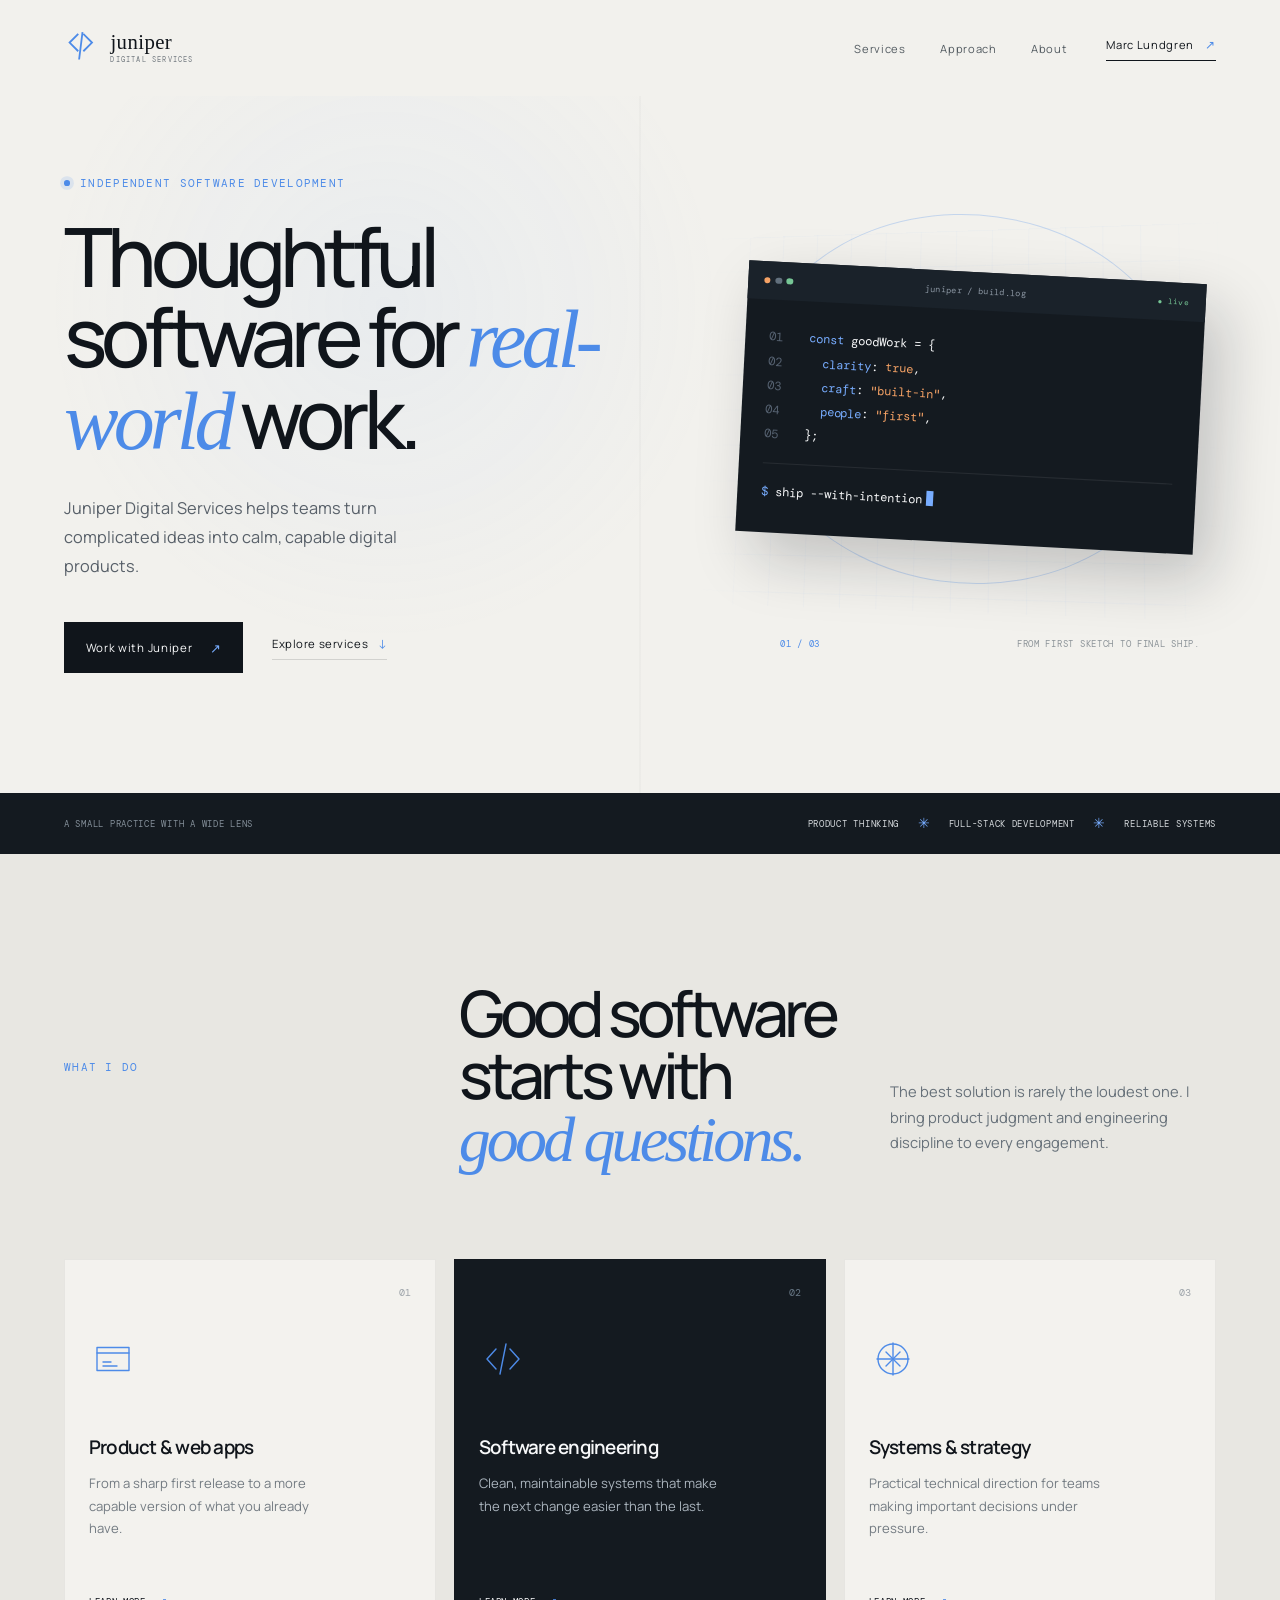
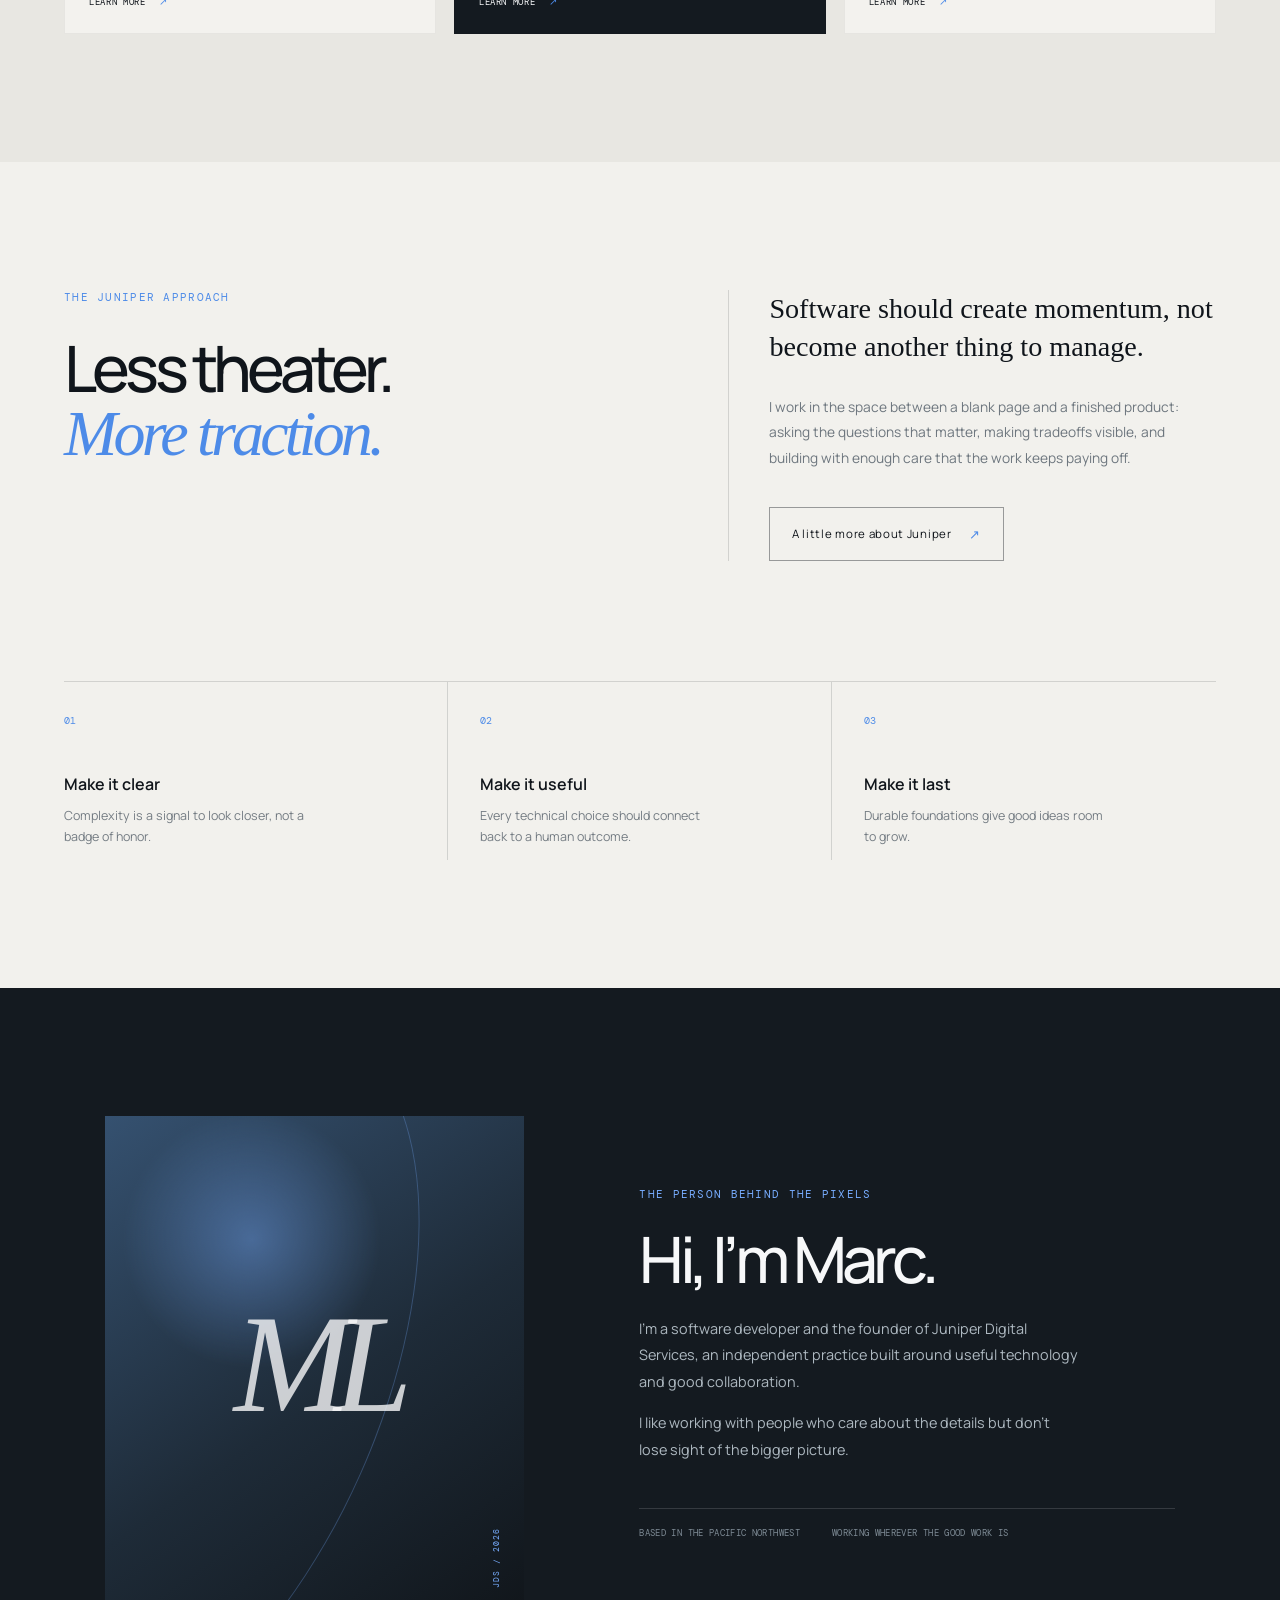
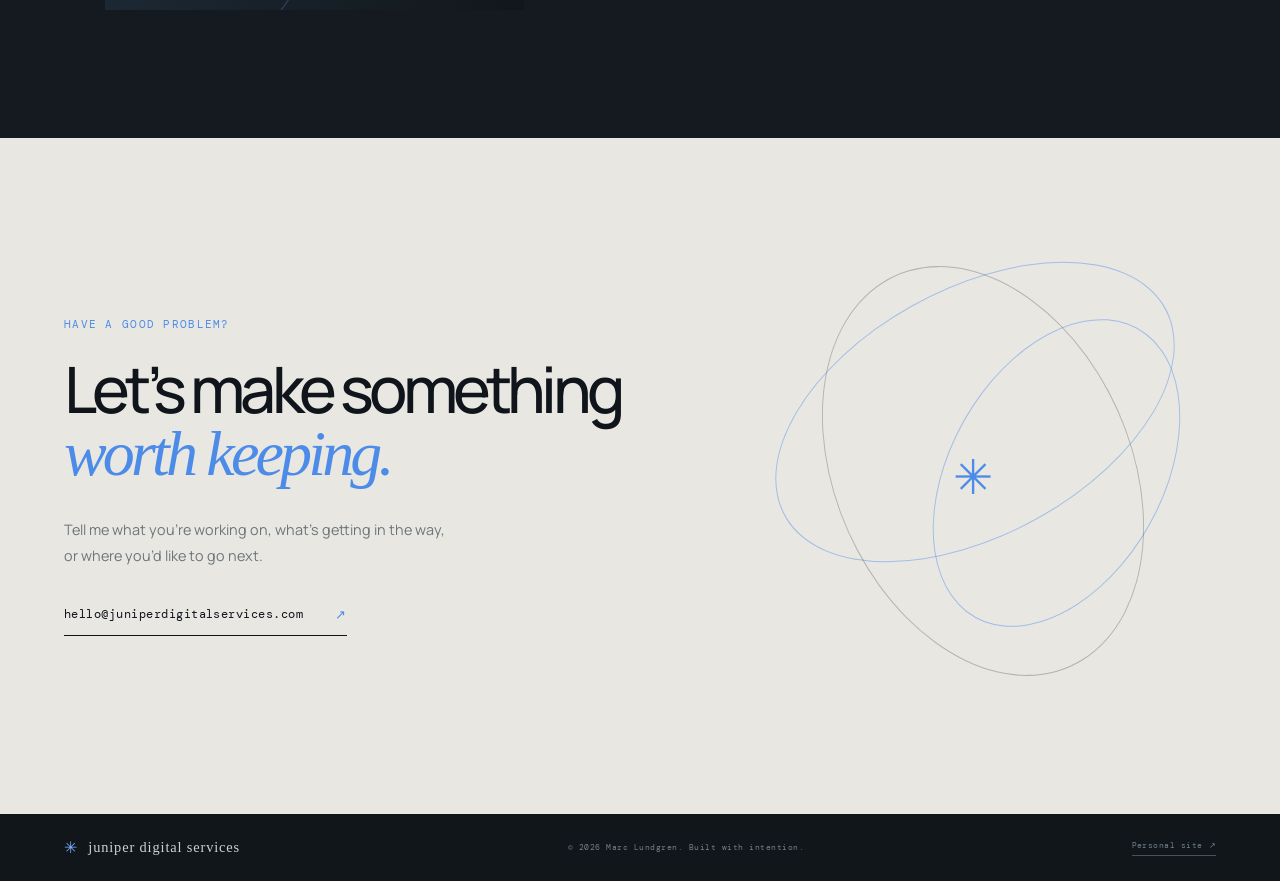
==== index.html @ 81021640 "Create Juniper Digital Services website" ====
<!doctype html>
<html lang="en">
  <head>
    <meta charset="UTF-8" />
    <meta name="viewport" content="width=device-width, initial-scale=1.0" />
    <meta
      name="description"
      content="Juniper Digital Services is the software practice of Marc Lundgren — thoughtful engineering for useful digital products."
    />
    <title>Juniper Digital Services — Marc Lundgren</title>
    <link rel="preconnect" href="https://fonts.googleapis.com" />
    <link rel="preconnect" href="https://fonts.gstatic.com" crossorigin />
    <link
      href="https://fonts.googleapis.com/css2?family=DM+Mono:wght@400;500&family=Manrope:wght@400;500;600;700;800&display=swap"
      rel="stylesheet"
    />
    <link rel="stylesheet" href="styles.css" />
    <script src="script.js" defer></script>
  </head>

  <body>
    <div class="site-shell">
      <header class="site-header" data-header>
        <a class="brand" href="#top" aria-label="Juniper Digital Services home">
          <span class="brand-mark" aria-hidden="true">
            <svg viewBox="0 0 42 42" role="img">
              <path d="M17 7 7 17l10 10" />
              <path d="m25 7 10 10-10 10" />
              <path d="m23 5-4 32" />
            </svg>
          </span>
          <span class="brand-copy">
            <span>juniper</span>
            <small>digital services</small>
          </span>
        </a>

        <nav class="main-nav" aria-label="Main navigation">
          <a href="#services">Services</a>
          <a href="#approach">Approach</a>
          <a href="#about">About</a>
        </nav>

        <a class="header-cta" href="https://marclundgren.github.io/marclundgren.com/">
          <span>Marc Lundgren</span>
          <span aria-hidden="true">↗</span>
        </a>

        <button class="menu-toggle" type="button" aria-expanded="false" aria-controls="mobile-menu">
          <span class="sr-only">Toggle navigation</span>
          <span></span><span></span>
        </button>

        <div class="mobile-menu" id="mobile-menu" aria-hidden="true">
          <a href="#services">Services</a>
          <a href="#approach">Approach</a>
          <a href="#about">About</a>
          <a href="https://marclundgren.github.io/marclundgren.com/">Marc Lundgren <span aria-hidden="true">↗</span></a>
        </div>
      </header>

      <main id="top">
        <section class="hero section-pad">
          <div class="hero-copy reveal">
            <p class="eyebrow"><span class="eyebrow-dot"></span> Independent software development</p>
            <h1>Thoughtful software for <em>real-world</em> work.</h1>
            <p class="hero-intro">
              Juniper Digital Services helps teams turn complicated ideas into calm, capable digital products.
            </p>
            <div class="hero-actions">
              <a class="button button-primary" href="#contact">Work with Juniper <span aria-hidden="true">↗</span></a>
              <a class="text-link" href="#services">Explore services <span aria-hidden="true">↓</span></a>
            </div>
          </div>

          <div class="hero-visual reveal reveal-delay" aria-label="Decorative software development illustration">
            <div class="hero-orbit orbit-one"></div>
            <div class="hero-orbit orbit-two"></div>
            <div class="hero-grid"></div>
            <div class="hero-terminal">
              <div class="terminal-topbar">
                <span class="window-dots"><i></i><i></i><i></i></span>
                <span>juniper / build.log</span>
                <span class="terminal-status">● live</span>
              </div>
              <div class="terminal-body">
                <p><span class="code-muted">01</span> <span class="code-blue">const</span> <span class="code-white">goodWork</span> = {</p>
                <p><span class="code-muted">02</span>&nbsp;&nbsp; <span class="code-blue">clarity</span>: <span class="code-orange">true</span>,</p>
                <p><span class="code-muted">03</span>&nbsp;&nbsp; <span class="code-blue">craft</span>: <span class="code-orange">"built-in"</span>,</p>
                <p><span class="code-muted">04</span>&nbsp;&nbsp; <span class="code-blue">people</span>: <span class="code-orange">"first"</span>,</p>
                <p><span class="code-muted">05</span> };</p>
                <p class="terminal-prompt"><span class="code-blue">$</span> ship --with-intention<span class="cursor"></span></p>
              </div>
            </div>
            <div class="hero-caption"><span>01 / 03</span><span>From first sketch to final ship.</span></div>
          </div>
        </section>

        <section class="signal-strip" aria-label="Juniper Digital Services specialties">
          <div class="signal-label">A small practice with a wide lens</div>
          <div class="signal-items">
            <span>Product thinking</span><span class="signal-separator">✳</span>
            <span>Full-stack development</span><span class="signal-separator">✳</span>
            <span>Reliable systems</span>
          </div>
        </section>

        <section class="services section-pad" id="services">
          <div class="section-heading reveal">
            <p class="eyebrow">What I do</p>
            <h2>Good software starts with<br /><em>good questions.</em></h2>
            <p class="section-intro">The best solution is rarely the loudest one. I bring product judgment and engineering discipline to every engagement.</p>
          </div>

          <div class="service-grid">
            <article class="service-card reveal">
              <div class="card-number">01</div>
              <div class="service-icon" aria-hidden="true">
                <svg viewBox="0 0 48 48"><path d="M8 12.5h32v23H8z" /><path d="M8 18h32M14 27h8M14 31h14" /></svg>
              </div>
              <h3>Product &amp; web apps</h3>
              <p>From a sharp first release to a more capable version of what you already have.</p>
              <a class="card-link" href="#contact">Learn more <span aria-hidden="true">↗</span></a>
            </article>

            <article class="service-card service-card-featured reveal reveal-delay-short">
              <div class="card-number">02</div>
              <div class="service-icon" aria-hidden="true">
                <svg viewBox="0 0 48 48"><path d="m17 14-9 10 9 10M31 14l9 10-9 10M27 9l-6 30" /></svg>
              </div>
              <h3>Software engineering</h3>
              <p>Clean, maintainable systems that make the next change easier than the last.</p>
              <a class="card-link" href="#contact">Learn more <span aria-hidden="true">↗</span></a>
            </article>

            <article class="service-card reveal reveal-delay">
              <div class="card-number">03</div>
              <div class="service-icon" aria-hidden="true">
                <svg viewBox="0 0 48 48"><path d="M24 8v32M8 24h32" /><circle cx="24" cy="24" r="15" /><path d="M17 17c4 4 10 10 14 14M31 17c-4 4-10 10-14 14" /></svg>
              </div>
              <h3>Systems &amp; strategy</h3>
              <p>Practical technical direction for teams making important decisions under pressure.</p>
              <a class="card-link" href="#contact">Learn more <span aria-hidden="true">↗</span></a>
            </article>
          </div>
        </section>

        <section class="approach section-pad" id="approach">
          <div class="approach-layout">
            <div class="approach-heading reveal">
              <p class="eyebrow">The Juniper approach</p>
              <h2>Less theater.<br /><em>More traction.</em></h2>
            </div>
            <div class="approach-body reveal reveal-delay-short">
              <p class="large-copy">Software should create momentum, not become another thing to manage.</p>
              <p>I work in the space between a blank page and a finished product: asking the questions that matter, making tradeoffs visible, and building with enough care that the work keeps paying off.</p>
              <a class="button button-outline" href="#about">A little more about Juniper <span aria-hidden="true">↗</span></a>
            </div>
          </div>

          <div class="principles-grid">
            <div class="principle reveal"><span>01</span><h3>Make it clear</h3><p>Complexity is a signal to look closer, not a badge of honor.</p></div>
            <div class="principle reveal reveal-delay-short"><span>02</span><h3>Make it useful</h3><p>Every technical choice should connect back to a human outcome.</p></div>
            <div class="principle reveal reveal-delay"><span>03</span><h3>Make it last</h3><p>Durable foundations give good ideas room to grow.</p></div>
          </div>
        </section>

        <section class="about section-pad" id="about">
          <div class="about-card reveal">
            <div class="about-photo" aria-hidden="true">
              <div class="about-initials">ML</div>
              <span class="about-stamp">JDS / 2026</span>
            </div>
            <div class="about-copy">
              <p class="eyebrow">The person behind the pixels</p>
              <h2>Hi, I’m Marc.</h2>
              <p>I’m a software developer and the founder of Juniper Digital Services, an independent practice built around useful technology and good collaboration.</p>
              <p>I like working with people who care about the details but don’t lose sight of the bigger picture.</p>
              <div class="about-meta"><span>Based in the Pacific Northwest</span><span>Working wherever the good work is</span></div>
            </div>
          </div>
        </section>

        <section class="contact section-pad" id="contact">
          <div class="contact-inner reveal">
            <p class="eyebrow">Have a good problem?</p>
            <h2>Let’s make something<br /><em>worth keeping.</em></h2>
            <p>Tell me what you’re working on, what’s getting in the way, or where you’d like to go next.</p>
            <a class="contact-email" href="mailto:hello@juniperdigitalservices.com">hello@juniperdigitalservices.com <span aria-hidden="true">↗</span></a>
          </div>
          <div class="contact-graphic" aria-hidden="true">
            <span class="graphic-line line-a"></span><span class="graphic-line line-b"></span><span class="graphic-line line-c"></span>
            <span class="graphic-spark">✳</span>
          </div>
        </section>
      </main>

      <footer class="site-footer">
        <div class="footer-brand"><span class="footer-mark">✳</span><span>juniper digital services</span></div>
        <p>© <span data-year></span> Marc Lundgren. Built with intention.</p>
        <a href="https://marclundgren.github.io/marclundgren.com/">Personal site <span aria-hidden="true">↗</span></a>
      </footer>
    </div>
  </body>
</html>
---- styles.css ----
:root {
  --ink: #10151b;
  --paper: #f2f1ed;
  --muted: #747b81;
  --line: rgba(16, 21, 27, 0.14);
  --blue: #78adff;
  --blue-deep: #4d8be8;
  --orange: #f5a265;
  --dark: #141a20;
  --dark-soft: #1a222a;
  --white: #f7f8f9;
  --serif: Georgia, "Times New Roman", serif;
  --sans: "Manrope", Arial, sans-serif;
  --mono: "DM Mono", monospace;
}

* { box-sizing: border-box; }
html { scroll-behavior: smooth; }
body { margin: 0; color: var(--ink); background: var(--paper); font-family: var(--sans); -webkit-font-smoothing: antialiased; }
a { color: inherit; text-decoration: none; }
button { font: inherit; }
.sr-only { position: absolute; width: 1px; height: 1px; padding: 0; margin: -1px; overflow: hidden; clip: rect(0,0,0,0); white-space: nowrap; border: 0; }
.site-shell { overflow: hidden; }
.section-pad { padding: 8rem clamp(1.25rem, 5vw, 6.5rem); }
.site-header { align-items: center; display: flex; gap: 2.5rem; justify-content: space-between; max-width: 1440px; margin: 0 auto; padding: 1.8rem clamp(1.25rem, 5vw, 6.5rem); position: relative; z-index: 10; }
.brand { align-items: center; display: inline-flex; gap: .8rem; }
.brand-mark { color: var(--blue-deep); display: inline-block; width: 2.1rem; }
.brand-mark svg { fill: none; height: auto; stroke: currentColor; stroke-linecap: square; stroke-width: 2.3; width: 100%; }
.brand-copy { display: flex; flex-direction: column; font-family: var(--serif); font-size: 1.3rem; letter-spacing: .02em; line-height: .9; }
.brand-copy small { color: var(--muted); font-family: var(--mono); font-size: .44rem; letter-spacing: .17em; margin-top: .38rem; text-transform: uppercase; }
.main-nav { display: flex; gap: 2.15rem; margin-left: auto; }
.main-nav a, .header-cta, .footer-brand, .site-footer p, .site-footer > a { font-size: .7rem; letter-spacing: .06em; }
.main-nav a { color: #535b61; transition: color .2s ease; }
.main-nav a:hover { color: var(--blue-deep); }
.header-cta { align-items: center; border-bottom: 1px solid var(--ink); display: inline-flex; gap: .7rem; padding-bottom: .45rem; }
.header-cta span:last-child, .text-link span, .button span, .card-link span, .contact-email span { color: var(--blue-deep); font-size: 1.1em; }
.menu-toggle, .mobile-menu { display: none; }

.hero { align-items: center; background: var(--paper); display: grid; gap: 4rem; grid-template-columns: minmax(0, .96fr) minmax(420px, .94fr); min-height: 680px; padding-bottom: 7.5rem; padding-top: 5rem; position: relative; }
.hero::before { background: radial-gradient(circle at 30% 30%, rgba(120,173,255,.08), transparent 33%), linear-gradient(90deg, transparent 49.9%, rgba(16,21,27,.04) 50%, transparent 50.1%); content: ""; inset: 0; pointer-events: none; position: absolute; }
.hero-copy, .hero-visual { position: relative; z-index: 1; }
.eyebrow { align-items: center; color: var(--blue-deep); display: flex; font-family: var(--mono); font-size: .67rem; gap: .65rem; letter-spacing: .12em; margin: 0 0 1.7rem; text-transform: uppercase; }
.eyebrow-dot { background: var(--blue-deep); border-radius: 50%; box-shadow: 0 0 0 .24rem rgba(77,139,232,.14); height: .36rem; width: .36rem; }
h1, h2, h3, p { margin-top: 0; }
h1, h2 { font-size: clamp(3.3rem, 6.4vw, 6.3rem); font-weight: 500; letter-spacing: -.075em; line-height: .97; margin-bottom: 2rem; max-width: 780px; }
h1 em, h2 em { color: var(--blue-deep); font-family: var(--serif); font-style: italic; font-weight: 400; letter-spacing: -.06em; }
.hero-intro { color: #586069; font-size: 1.02rem; line-height: 1.8; margin-bottom: 2.5rem; max-width: 410px; }
.hero-actions { align-items: center; display: flex; flex-wrap: wrap; gap: 1.8rem; }
.button { align-items: center; display: inline-flex; font-size: .72rem; gap: 1.1rem; letter-spacing: .06em; padding: 1.05rem 1.35rem; transition: transform .2s ease, box-shadow .2s ease, background .2s ease; }
.button:hover { box-shadow: 0 8px 25px rgba(16,21,27,.13); transform: translateY(-2px); }
.button-primary { background: var(--ink); color: var(--white); }
.button-primary span { color: var(--blue); }
.button-outline { border: 1px solid rgba(16,21,27,.4); }
.text-link { border-bottom: 1px solid var(--line); font-size: .71rem; letter-spacing: .05em; padding-bottom: .4rem; }
.text-link span { margin-left: .45rem; }

.hero-visual { min-height: 450px; }
.hero-grid { background-image: linear-gradient(rgba(120,173,255,.07) 1px, transparent 1px), linear-gradient(90deg, rgba(120,173,255,.07) 1px, transparent 1px); background-size: 37px 37px; inset: 1.5rem 0 2.6rem 1rem; mask-image: linear-gradient(90deg, transparent, black 12%, black 85%, transparent); opacity: .55; position: absolute; transform: perspective(800px) rotateY(-8deg) rotateX(7deg); }
.hero-orbit { border: 1px solid rgba(77,139,232,.28); border-radius: 50%; position: absolute; }
.orbit-one { height: 380px; right: 6%; top: 2%; transform: rotate(27deg) skew(-8deg); width: 430px; }
.orbit-two { height: 240px; right: 14%; top: 18%; transform: rotate(-38deg) skew(8deg); width: 300px; }
.hero-terminal { background: var(--dark); box-shadow: 18px 25px 60px rgba(16,21,27,.21), 0 0 0 1px rgba(255,255,255,.05); color: var(--white); left: 12%; position: absolute; top: 16%; transform: rotate(3deg); width: min(85%, 490px); }
.terminal-topbar { align-items: center; background: var(--dark-soft); color: #8b96a2; display: flex; font-family: var(--mono); font-size: .54rem; justify-content: space-between; letter-spacing: .04em; padding: .8rem 1rem; }
.window-dots { display: flex; gap: .3rem; }
.window-dots i { background: #62707d; border-radius: 50%; display: block; height: .4rem; width: .4rem; }
.window-dots i:first-child { background: var(--orange); }
.window-dots i:last-child { background: #76c695; }
.terminal-status { color: #76c695; font-size: .48rem; }
.terminal-body { font-family: var(--mono); font-size: clamp(.62rem, 1vw, .76rem); line-height: 2; padding: 1.6rem 1.5rem 1.8rem; }
.terminal-body p { margin: 0; white-space: nowrap; }
.code-muted { color: #566271; display: inline-block; margin-right: 1.2rem; }
.code-blue { color: var(--blue); }
.code-orange { color: var(--orange); }
.code-white { color: var(--white); }
.terminal-prompt { border-top: 1px solid rgba(255,255,255,.08); margin-top: 1rem !important; padding-top: 1rem; }
.cursor { animation: blink 1s steps(2, jump-none) infinite; background: var(--blue); display: inline-block; height: .9rem; margin-left: .25rem; vertical-align: -.13rem; width: .42rem; }
@keyframes blink { 50% { opacity: 0; } }
.hero-caption { bottom: 0; color: #8d9499; display: flex; font-family: var(--mono); font-size: .56rem; justify-content: space-between; letter-spacing: .08em; position: absolute; right: 3%; text-transform: uppercase; width: 78%; }
.hero-caption span:first-child { color: var(--blue-deep); }

.signal-strip { align-items: center; background: var(--dark); color: #d5d9dc; display: flex; gap: 2rem; justify-content: space-between; padding: 1.35rem clamp(1.25rem, 5vw, 6.5rem); }
.signal-label, .signal-items { font-family: var(--mono); font-size: .57rem; letter-spacing: .08em; text-transform: uppercase; }
.signal-label { color: #838e98; }
.signal-items { align-items: center; display: flex; gap: 1.15rem; }
.signal-separator { color: var(--blue); font-size: .85rem; }

.services { background: #e8e7e2; }
.section-heading { display: grid; grid-template-columns: 1fr 1.1fr .9fr; gap: 2rem; margin-bottom: 5.5rem; }
.section-heading .eyebrow { margin-top: .55rem; }
.section-heading h2, .approach-heading h2, .about-copy h2, .contact-inner h2 { font-size: clamp(2.9rem, 5vw, 5.2rem); margin-bottom: 0; }
.section-intro { align-self: end; color: #667079; font-size: .92rem; line-height: 1.75; max-width: 310px; }
.service-grid { display: grid; gap: 1.1rem; grid-template-columns: repeat(3, 1fr); }
.service-card { background: #f3f2ee; border: 1px solid rgba(16,21,27,.06); min-height: 375px; padding: 1.5rem; position: relative; transition: transform .25s ease, box-shadow .25s ease; }
.service-card:hover { box-shadow: 0 20px 40px rgba(16,21,27,.08); transform: translateY(-5px); }
.service-card-featured { background: var(--dark); color: var(--white); }
.card-number { color: #9ca3a9; font-family: var(--mono); font-size: .6rem; position: absolute; right: 1.5rem; top: 1.65rem; }
.service-card-featured .card-number { color: #687886; }
.service-icon { color: var(--blue-deep); height: 3rem; margin: 3.2rem 0 3.2rem; width: 3rem; }
.service-icon svg { fill: none; height: 100%; stroke: currentColor; stroke-linecap: round; stroke-linejoin: round; stroke-width: 1.4; width: 100%; }
.service-card h3 { font-size: 1.18rem; font-weight: 600; letter-spacing: -.04em; margin-bottom: .75rem; }
.service-card p { color: #737b82; font-size: .82rem; line-height: 1.7; max-width: 250px; }
.service-card-featured p { color: #aab4bd; }
.card-link { bottom: 1.55rem; font-family: var(--mono); font-size: .58rem; letter-spacing: .07em; position: absolute; text-transform: uppercase; }
.card-link span { margin-left: .5rem; }

.approach { background: var(--paper); }
.approach-layout { display: grid; grid-template-columns: 1.1fr 1fr; gap: 8rem; margin-bottom: 7.5rem; }
.approach-heading .eyebrow { margin-bottom: 2.1rem; }
.approach-body { border-left: 1px solid var(--line); padding-left: 2.5rem; }
.large-copy { color: var(--ink); font-family: var(--serif); font-size: clamp(1.55rem, 2.2vw, 2rem); line-height: 1.35; }
.approach-body > p:not(.large-copy) { color: #6d767e; font-size: .86rem; line-height: 1.85; margin-bottom: 2.3rem; max-width: 430px; }
.principles-grid { border-top: 1px solid var(--line); display: grid; grid-template-columns: repeat(3, 1fr); }
.principle { border-right: 1px solid var(--line); padding: 1.55rem 2rem 0 0; }
.principle:not(:first-child) { padding-left: 2rem; }
.principle:last-child { border-right: 0; }
.principle > span { color: var(--blue-deep); font-family: var(--mono); font-size: .6rem; }
.principle h3 { font-size: 1rem; font-weight: 600; margin: 2.8rem 0 .6rem; }
.principle p { color: #747c83; font-size: .78rem; line-height: 1.7; max-width: 245px; }

.about { background: var(--dark); color: var(--white); }
.about-card { align-items: center; display: grid; gap: clamp(3rem, 9vw, 9rem); grid-template-columns: minmax(260px, .9fr) 1.15fr; margin: 0 auto; max-width: 1070px; }
.about-photo { align-items: center; aspect-ratio: 1 / 1.18; background: radial-gradient(circle at 35% 25%, rgba(120,173,255,.4), transparent 28%), linear-gradient(145deg, #355170, #1e2b38 55%, #11161b); display: flex; justify-content: center; overflow: hidden; position: relative; }
.about-photo::after { border: 1px solid rgba(120,173,255,.28); border-radius: 50%; content: ""; height: 160%; left: -35%; position: absolute; top: -25%; transform: rotate(24deg); width: 100%; }
.about-initials { color: rgba(247,248,249,.8); font-family: var(--serif); font-size: clamp(5rem, 11vw, 9rem); font-style: italic; letter-spacing: -.12em; position: relative; z-index: 1; }
.about-stamp { bottom: 1.4rem; color: var(--blue); font-family: var(--mono); font-size: .52rem; letter-spacing: .12em; position: absolute; right: 1.4rem; transform: rotate(-90deg) translateX(100%); transform-origin: right bottom; }
.about-copy .eyebrow { color: var(--blue); }
.about-copy h2 { color: var(--white); margin-bottom: 1.6rem; }
.about-copy > p:not(.eyebrow) { color: #aeb9c1; font-size: .9rem; line-height: 1.85; max-width: 440px; }
.about-meta { border-top: 1px solid rgba(255,255,255,.14); color: #7d8a94; display: flex; font-family: var(--mono); font-size: .55rem; gap: 2rem; letter-spacing: .04em; margin-top: 2.8rem; padding-top: 1.15rem; text-transform: uppercase; }

.contact { align-items: center; background: #e8e7e2; display: grid; grid-template-columns: 1.1fr .9fr; min-height: 530px; overflow: hidden; position: relative; }
.contact-inner { position: relative; z-index: 1; }
.contact-inner > p:not(.eyebrow) { color: #6d757b; font-size: .9rem; line-height: 1.8; margin: 2rem 0; max-width: 390px; }
.contact-email { border-bottom: 1px solid var(--ink); display: inline-flex; font-family: var(--mono); font-size: .74rem; gap: 2rem; letter-spacing: .04em; padding: 0 0 .75rem; }
.contact-graphic { height: 420px; position: relative; }
.graphic-line { border: 1px solid rgba(77,139,232,.45); border-radius: 50%; display: block; position: absolute; }
.line-a { height: 250px; right: 5%; top: 5%; transform: rotate(-23deg) skew(-11deg); width: 430px; }
.line-b { height: 330px; right: 10%; top: 10%; transform: rotate(38deg) skew(5deg); width: 215px; }
.line-c { border-color: rgba(16,21,27,.25); height: 410px; right: 15%; top: 0; transform: rotate(-48deg) skew(-12deg); width: 310px; }
.graphic-spark { color: var(--blue-deep); font-size: 3rem; position: absolute; right: 43%; top: 42%; }
.site-footer { align-items: center; background: #11161b; color: #cbd1d5; display: flex; justify-content: space-between; padding: 1.5rem clamp(1.25rem, 5vw, 6.5rem); }
.footer-brand { align-items: center; display: flex; gap: .65rem; font-family: var(--serif); font-size: .9rem; }
.footer-mark { color: var(--blue); font-size: 1rem; }
.site-footer p, .site-footer > a { color: #73808a; font-family: var(--mono); font-size: .52rem; margin: 0; }
.site-footer > a { border-bottom: 1px solid #48525b; padding-bottom: .3rem; }

.reveal { opacity: 0; transform: translateY(24px); transition: opacity .7s ease, transform .7s ease; }
.reveal-delay-short { transition-delay: .1s; }
.reveal-delay { transition-delay: .2s; }
.reveal.is-visible { opacity: 1; transform: translateY(0); }

@media (max-width: 980px) {
  .hero { gap: 2rem; grid-template-columns: 1fr; padding-top: 3rem; }
  .hero-copy { max-width: 690px; }
  .hero-visual { min-height: 430px; max-width: 650px; width: 100%; }
  .section-heading { grid-template-columns: 1fr 1fr; }
  .section-heading .section-intro { grid-column: 2; }
  .approach-layout { gap: 4rem; }
  .about-card { gap: 4rem; }
}

@media (max-width: 700px) {
  .section-pad { padding-bottom: 5.5rem; padding-top: 5.5rem; }
  .site-header { padding-bottom: 1.25rem; padding-top: 1.25rem; }
  .main-nav, .header-cta { display: none; }
  .menu-toggle { background: transparent; border: 0; display: flex; flex-direction: column; gap: .35rem; padding: .4rem 0 .4rem .5rem; }
  .menu-toggle > span:not(.sr-only) { background: var(--ink); display: block; height: 1px; width: 1.6rem; }
  .mobile-menu { background: var(--paper); border-bottom: 1px solid var(--line); display: flex; flex-direction: column; gap: 1.4rem; left: 0; opacity: 0; padding: 1.2rem clamp(1.25rem, 5vw, 6.5rem) 1.7rem; pointer-events: none; position: absolute; right: 0; top: 100%; transform: translateY(-8px); transition: opacity .2s ease, transform .2s ease; }
  .mobile-menu a { font-size: .76rem; letter-spacing: .06em; }
  .mobile-menu.is-open { opacity: 1; pointer-events: auto; transform: translateY(0); }
  .hero { min-height: auto; padding-bottom: 5rem; padding-top: 3rem; }
  h1 { font-size: clamp(3rem, 15vw, 5rem); }
  .hero-intro { font-size: .9rem; }
  .hero-visual { min-height: 330px; }
  .hero-terminal { left: 5%; top: 13%; width: 90%; }
  .hero-caption { width: 90%; }
  .signal-strip { align-items: flex-start; flex-direction: column; gap: .8rem; }
  .signal-items { flex-wrap: wrap; gap: .65rem .85rem; line-height: 1.5; }
  .signal-separator { display: none; }
  .section-heading { display: block; margin-bottom: 3.2rem; }
  .section-heading h2 { margin-bottom: 1.7rem; }
  .section-intro { max-width: 360px; }
  .service-grid { grid-template-columns: 1fr; }
  .service-card { min-height: 320px; }
  .approach-layout { display: block; margin-bottom: 5rem; }
  .approach-heading { margin-bottom: 3rem; }
  .approach-body { padding-left: 1.4rem; }
  .principles-grid { display: block; }
  .principle, .principle:not(:first-child) { border-bottom: 1px solid var(--line); border-right: 0; padding: 1.5rem 0; }
  .principle h3 { margin-top: 1.4rem; }
  .principle:last-child { border-bottom: 0; }
  .about-card { display: block; }
  .about-photo { margin-bottom: 3rem; max-width: 330px; }
  .about-meta { flex-direction: column; gap: .7rem; }
  .contact { display: block; min-height: 600px; }
  .contact-graphic { height: 230px; margin-top: 3rem; }
  .line-a { height: 140px; right: -16%; width: 280px; }
  .line-b { height: 190px; right: -5%; width: 140px; }
  .line-c { height: 230px; right: 2%; width: 190px; }
  .graphic-spark { font-size: 2.3rem; right: 39%; top: 31%; }
  .site-footer { align-items: flex-start; flex-direction: column; gap: 1.2rem; }
}

@media (prefers-reduced-motion: reduce) {
  html { scroll-behavior: auto; }
  *, *::before, *::after { animation-duration: .01ms !important; animation-iteration-count: 1 !important; scroll-behavior: auto !important; transition-duration: .01ms !important; }
  .reveal { opacity: 1; transform: none; }
}
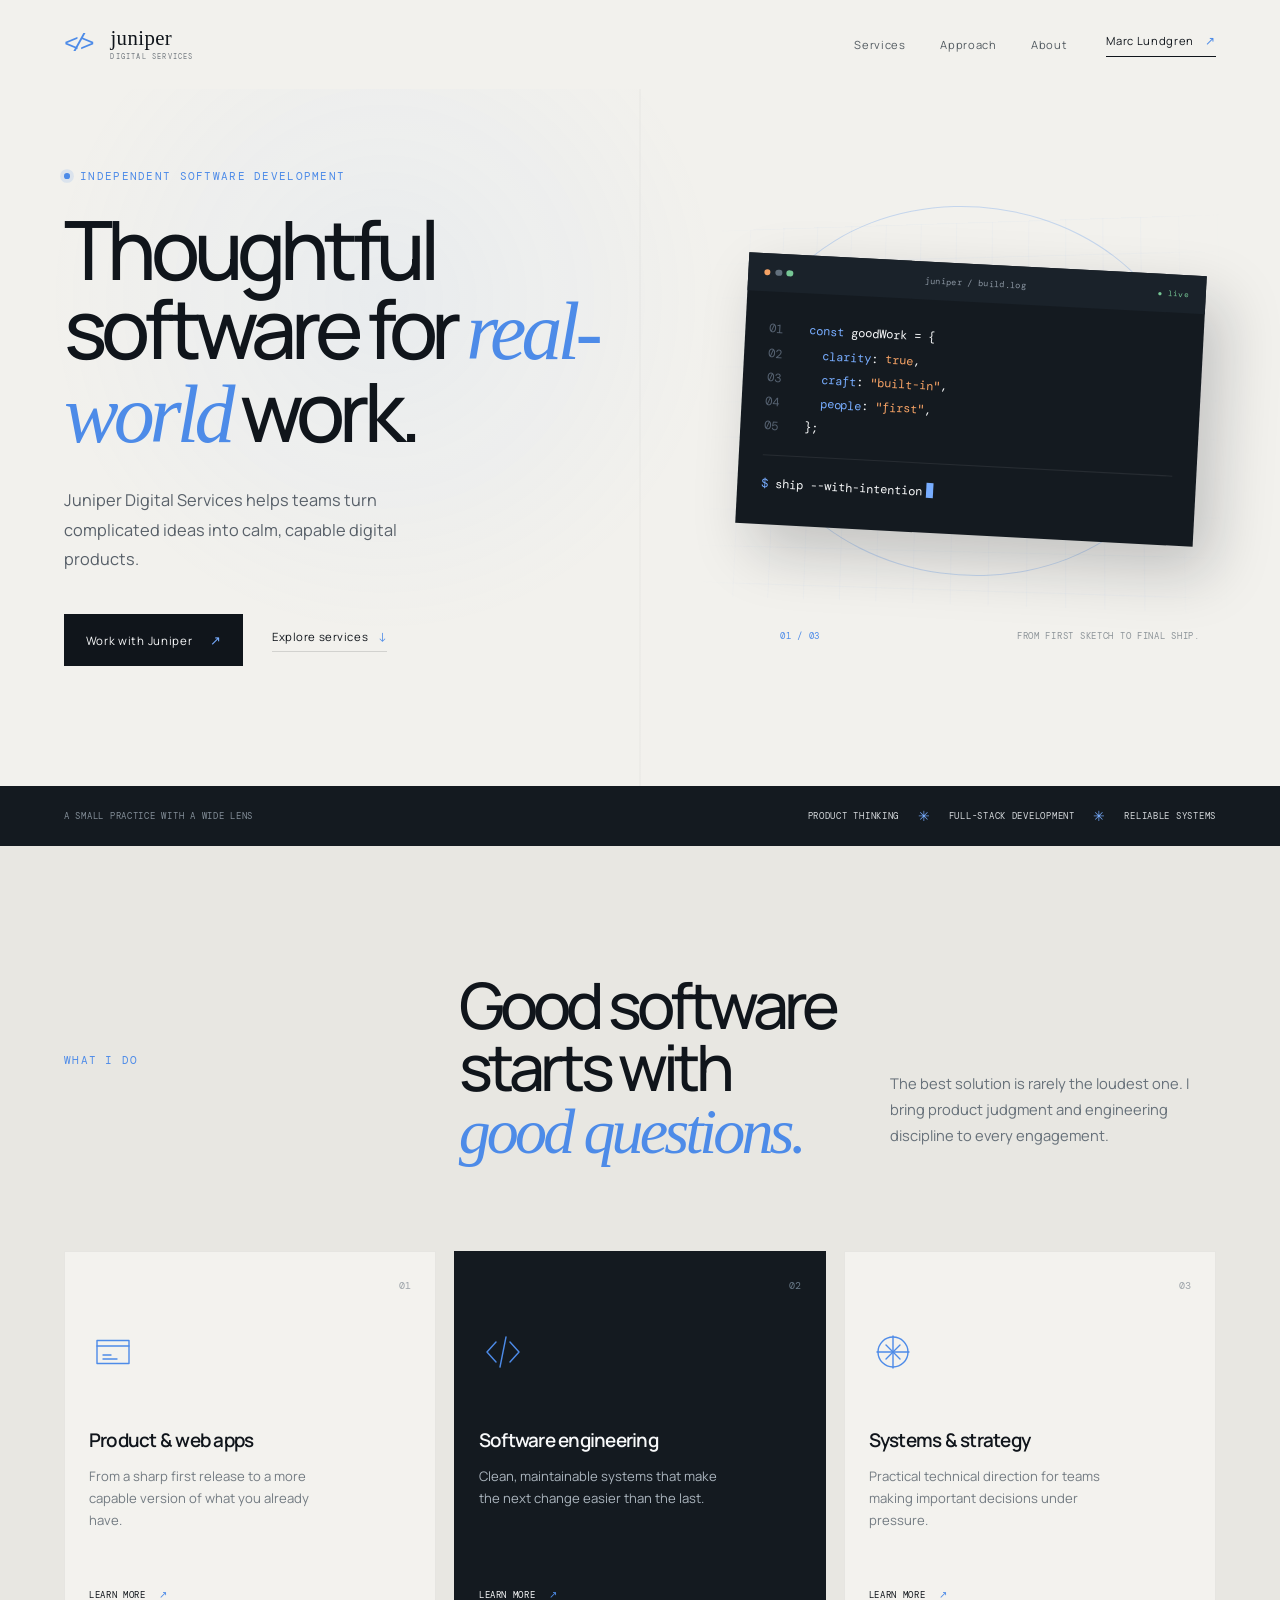
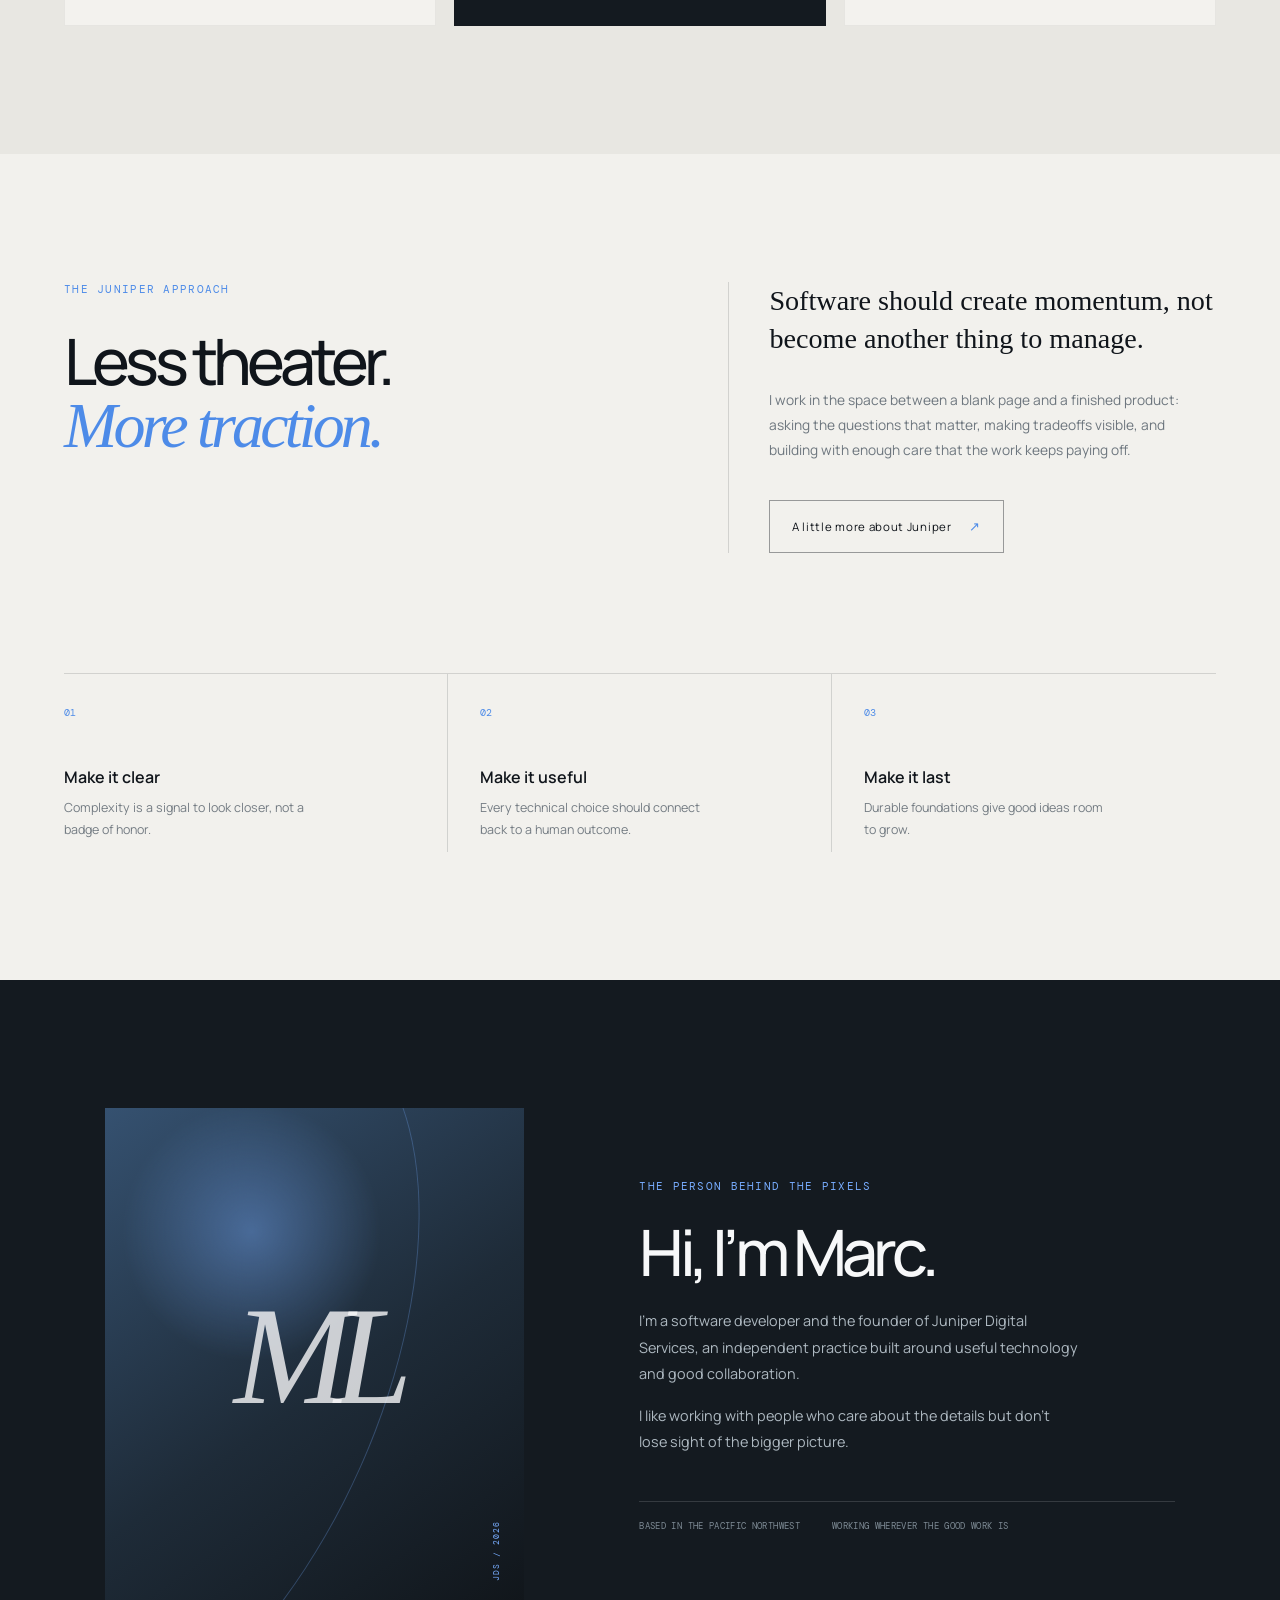
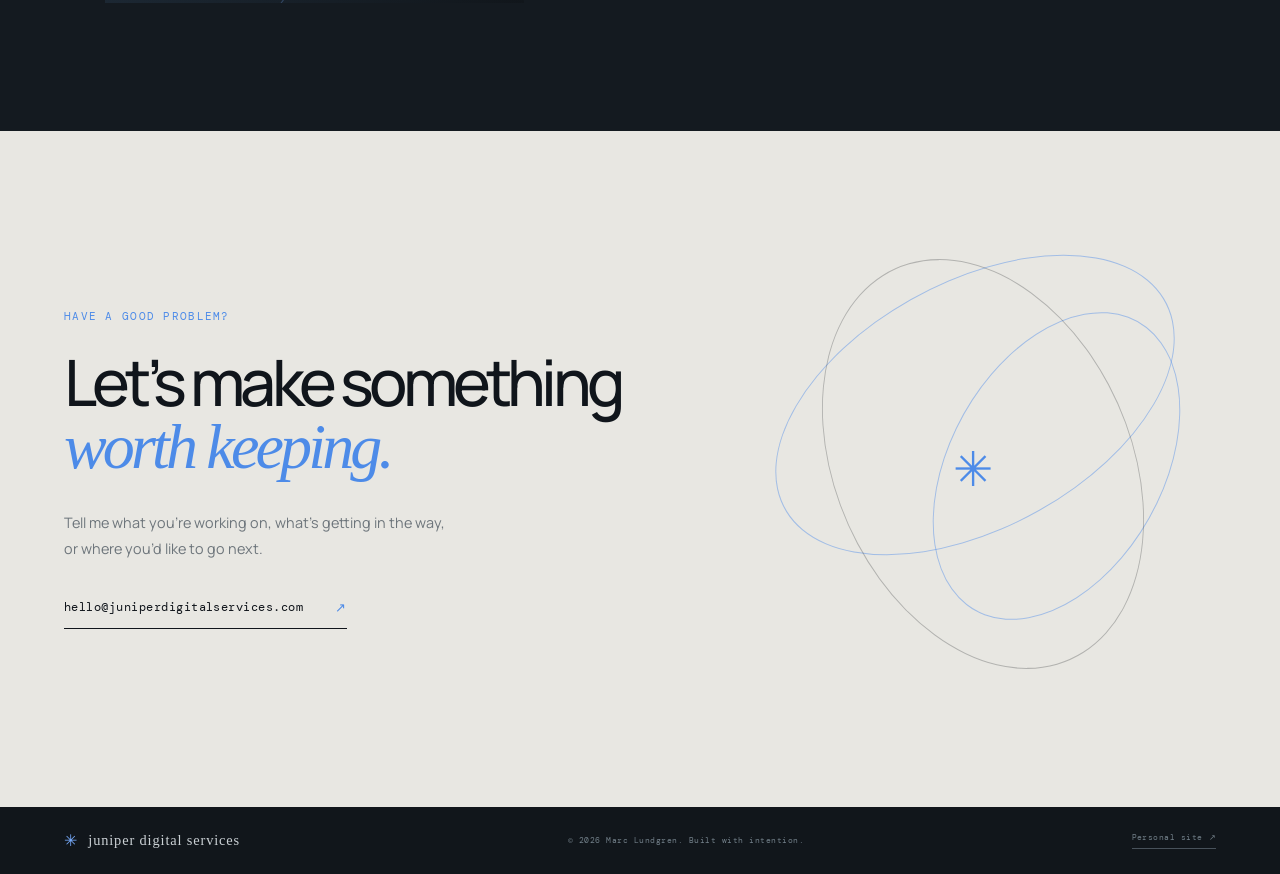
==== commit 9b3ac940: "Refine code mark typography" ====
--- a/index.html
+++ b/index.html
@@ -22,13 +22,7 @@
     <div class="site-shell">
       <header class="site-header" data-header>
         <a class="brand" href="#top" aria-label="Juniper Digital Services home">
-          <span class="brand-mark" aria-hidden="true">
-            <svg viewBox="0 0 42 42" role="img">
-              <path d="M17 7 7 17l10 10" />
-              <path d="m25 7 10 10-10 10" />
-              <path d="m23 5-4 32" />
-            </svg>
-          </span>
+          <span class="brand-mark" aria-hidden="true">&lt;/&gt;</span>
           <span class="brand-copy">
             <span>juniper</span>
             <small>digital services</small>
--- a/styles.css
+++ b/styles.css
@@ -24,8 +24,7 @@
 .section-pad { padding: 8rem clamp(1.25rem, 5vw, 6.5rem); }
 .site-header { align-items: center; display: flex; gap: 2.5rem; justify-content: space-between; max-width: 1440px; margin: 0 auto; padding: 1.8rem clamp(1.25rem, 5vw, 6.5rem); position: relative; z-index: 10; }
 .brand { align-items: center; display: inline-flex; gap: .8rem; }
-.brand-mark { color: var(--blue-deep); display: inline-block; width: 2.1rem; }
-.brand-mark svg { fill: none; height: auto; stroke: currentColor; stroke-linecap: square; stroke-width: 2.3; width: 100%; }
+.brand-mark { color: var(--blue-deep); display: inline-block; font-family: var(--mono); font-size: 1.55rem; font-weight: 500; letter-spacing: -.28em; line-height: 1; width: 2.1rem; }
 .brand-copy { display: flex; flex-direction: column; font-family: var(--serif); font-size: 1.3rem; letter-spacing: .02em; line-height: .9; }
 .brand-copy small { color: var(--muted); font-family: var(--mono); font-size: .44rem; letter-spacing: .17em; margin-top: .38rem; text-transform: uppercase; }
 .main-nav { display: flex; gap: 2.15rem; margin-left: auto; }
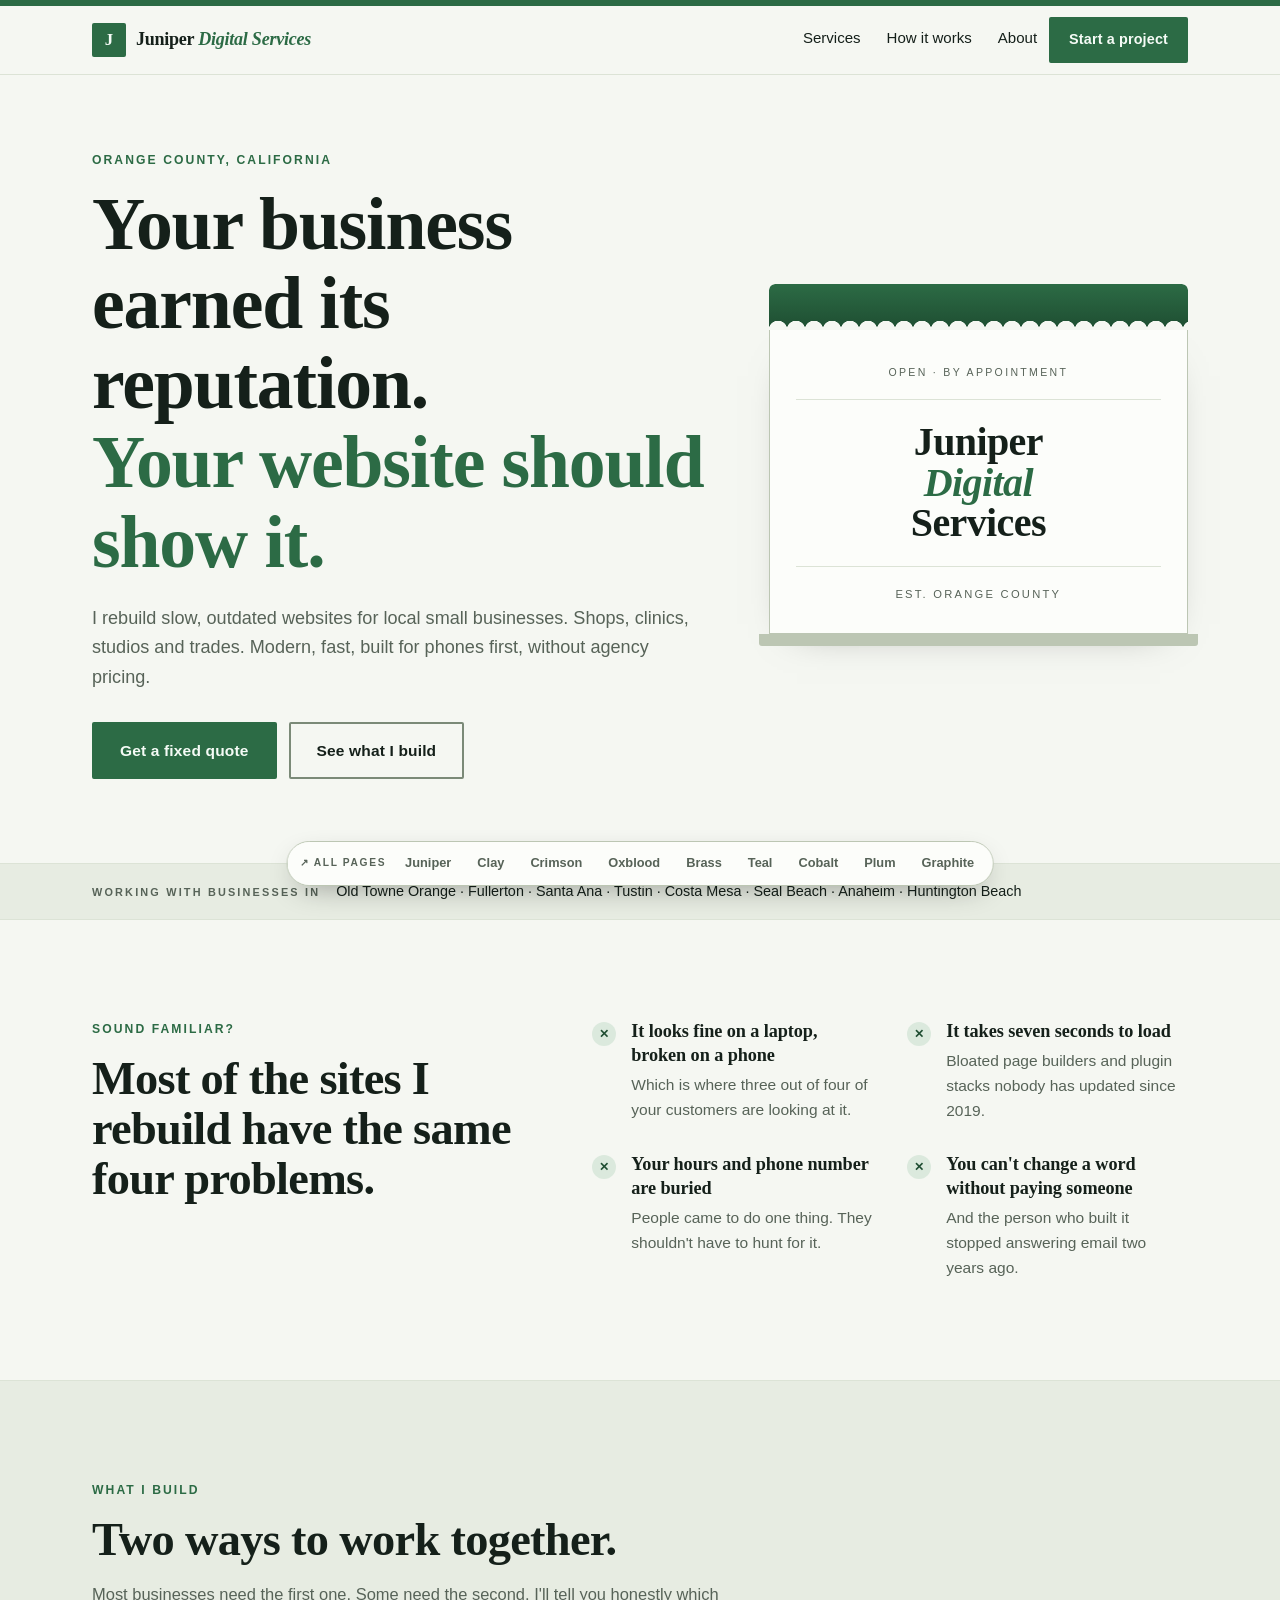
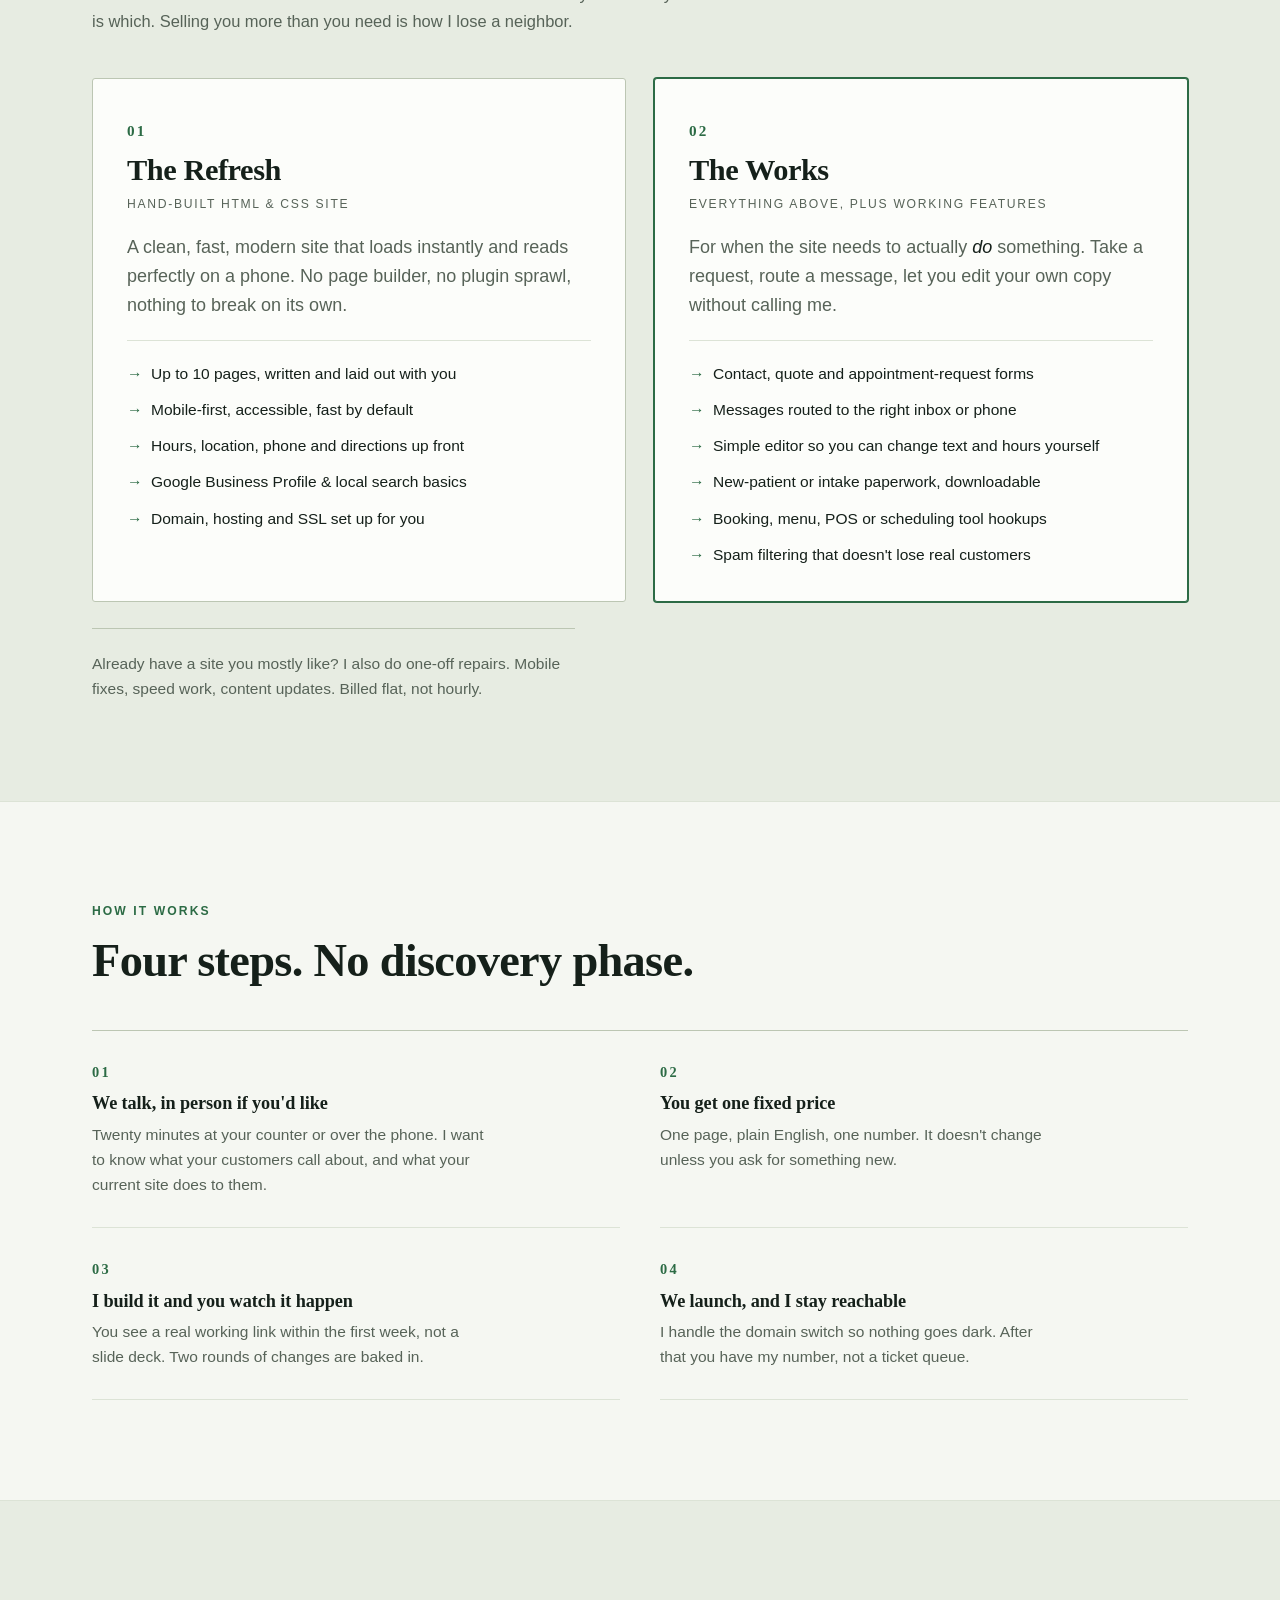
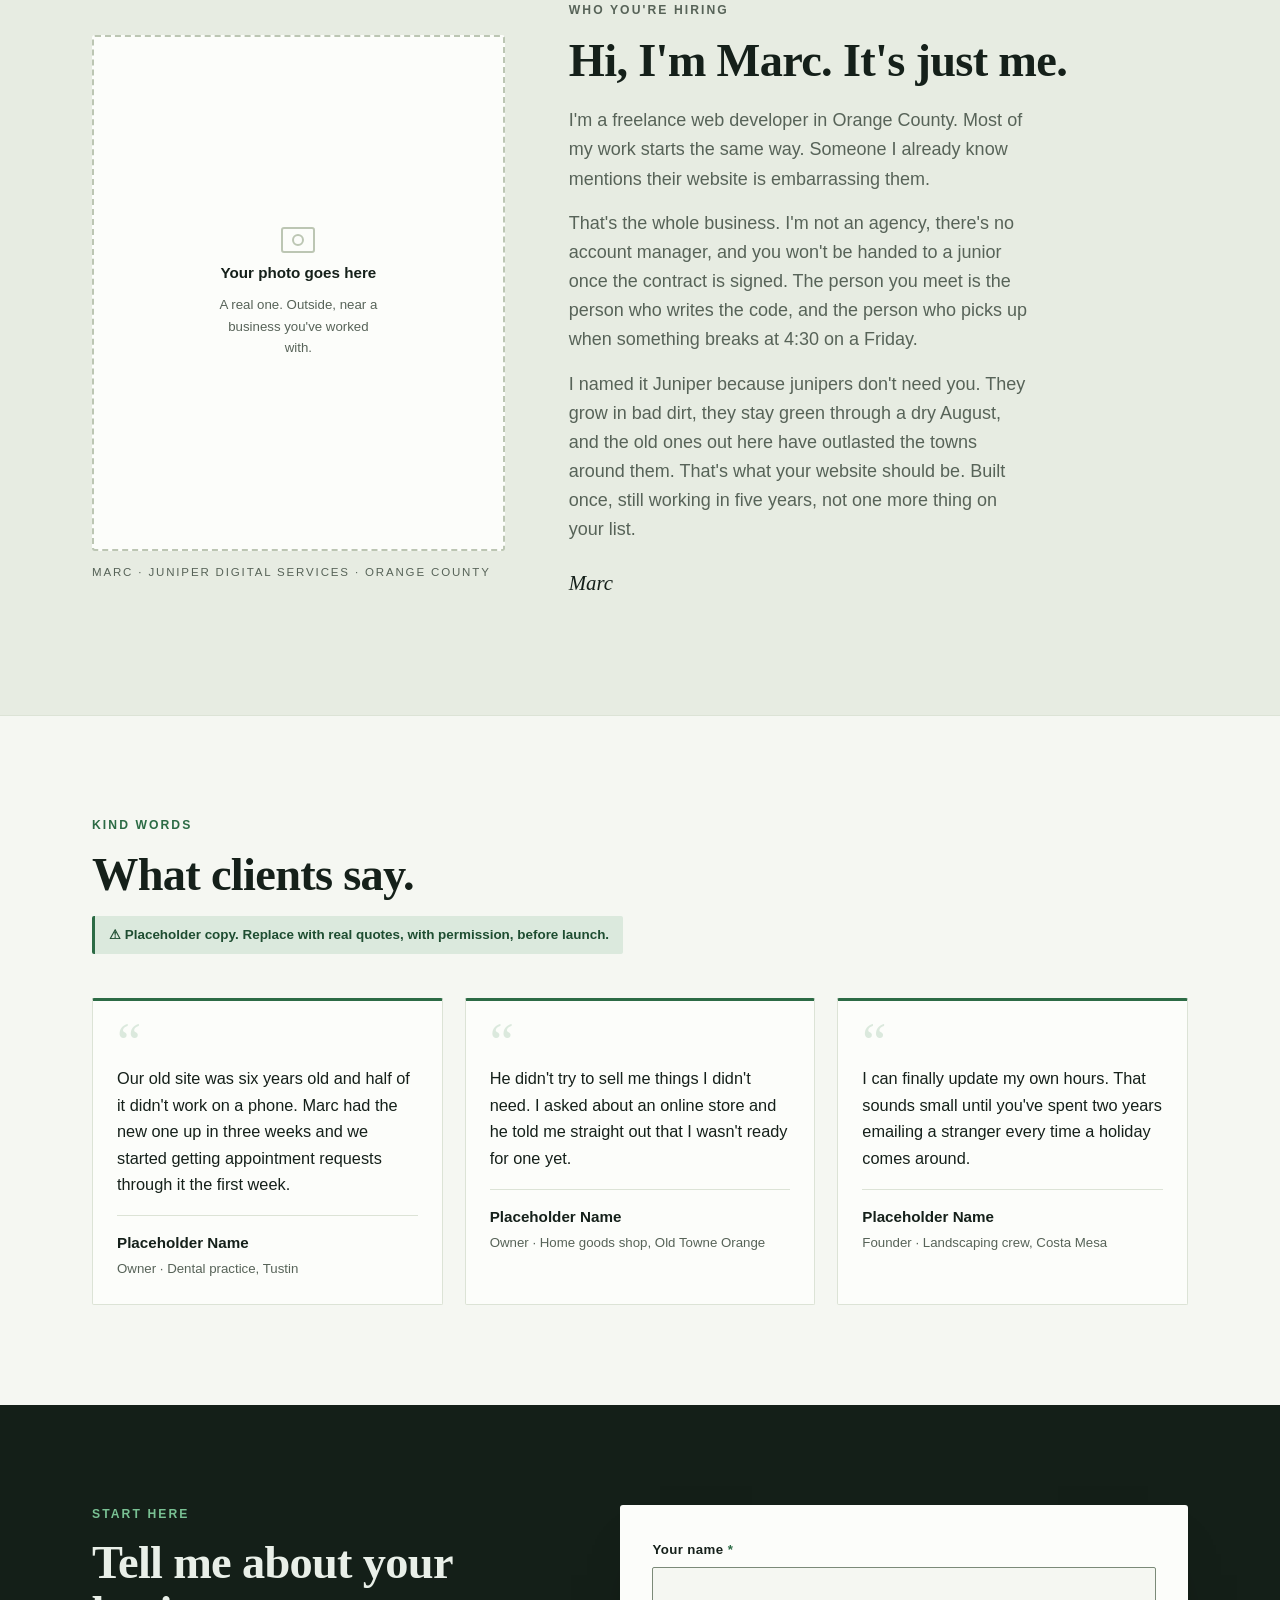
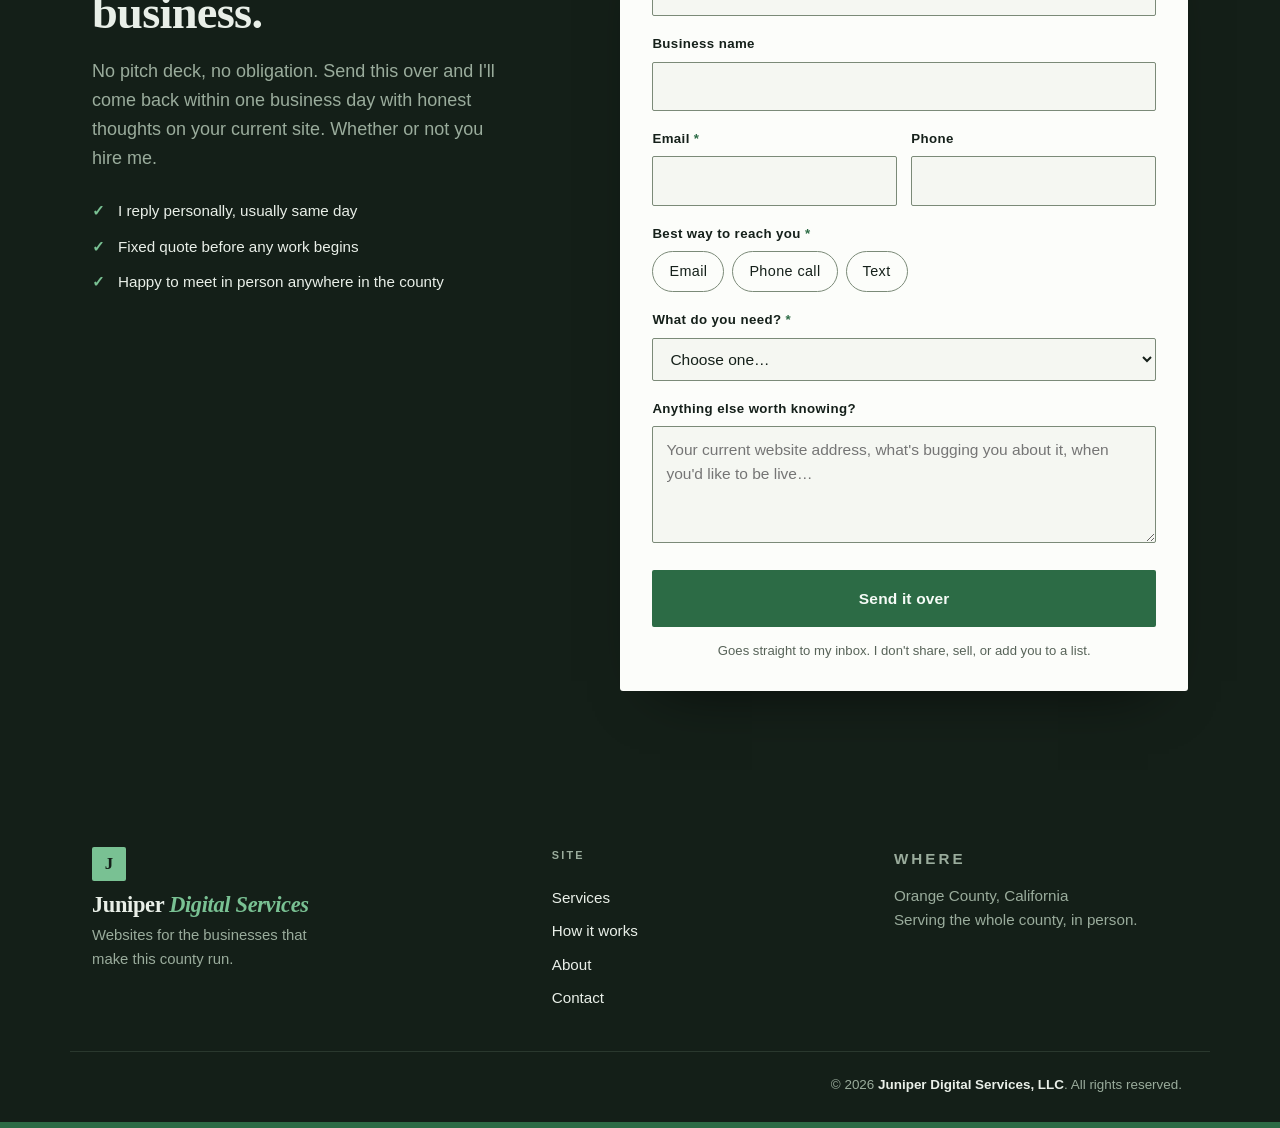
==== commit b42b1b62: "Version the css and js links so changes are not masked by a stale cache Twice now a merged change ha" ====
--- a/index.html
+++ b/index.html
@@ -1,199 +1,380 @@
-<!doctype html>
-<html lang="en">
-  <head>
-    <meta charset="UTF-8" />
-    <meta name="viewport" content="width=device-width, initial-scale=1.0" />
-    <meta
-      name="description"
-      content="Juniper Digital Services is the software practice of Marc Lundgren — thoughtful engineering for useful digital products."
-    />
-    <title>Juniper Digital Services — Marc Lundgren</title>
-    <link rel="preconnect" href="https://fonts.googleapis.com" />
-    <link rel="preconnect" href="https://fonts.gstatic.com" crossorigin />
-    <link
-      href="https://fonts.googleapis.com/css2?family=DM+Mono:wght@400;500&family=Manrope:wght@400;500;600;700;800&display=swap"
-      rel="stylesheet"
-    />
-    <link rel="stylesheet" href="styles.css" />
-    <script src="script.js" defer></script>
-  </head>
-
-  <body>
-    <div class="site-shell">
-      <header class="site-header" data-header>
-        <a class="brand" href="#top" aria-label="Juniper Digital Services home">
-          <span class="brand-mark" aria-hidden="true">&lt;/&gt;</span>
-          <span class="brand-copy">
-            <span>juniper</span>
-            <small>digital services</small>
-          </span>
-        </a>
-
-        <nav class="main-nav" aria-label="Main navigation">
-          <a href="#services">Services</a>
-          <a href="#approach">Approach</a>
-          <a href="#about">About</a>
-        </nav>
-
-        <a class="header-cta" href="https://marclundgren.github.io/marclundgren.com/">
-          <span>Marc Lundgren</span>
-          <span aria-hidden="true">↗</span>
-        </a>
-
-        <button class="menu-toggle" type="button" aria-expanded="false" aria-controls="mobile-menu">
-          <span class="sr-only">Toggle navigation</span>
-          <span></span><span></span>
-        </button>
-
-        <div class="mobile-menu" id="mobile-menu" aria-hidden="true">
-          <a href="#services">Services</a>
-          <a href="#approach">Approach</a>
-          <a href="#about">About</a>
-          <a href="https://marclundgren.github.io/marclundgren.com/">Marc Lundgren <span aria-hidden="true">↗</span></a>
-        </div>
-      </header>
-
-      <main id="top">
-        <section class="hero section-pad">
-          <div class="hero-copy reveal">
-            <p class="eyebrow"><span class="eyebrow-dot"></span> Independent software development</p>
-            <h1>Thoughtful software for <em>real-world</em> work.</h1>
-            <p class="hero-intro">
-              Juniper Digital Services helps teams turn complicated ideas into calm, capable digital products.
-            </p>
-            <div class="hero-actions">
-              <a class="button button-primary" href="#contact">Work with Juniper <span aria-hidden="true">↗</span></a>
-              <a class="text-link" href="#services">Explore services <span aria-hidden="true">↓</span></a>
-            </div>
+<!DOCTYPE html>
+<html lang="en" data-theme="juniper">
+<head>
+<meta charset="utf-8">
+<meta name="viewport" content="width=device-width, initial-scale=1">
+<title>Juniper Digital Services | Websites for Orange County small businesses</title>
+<meta name="description" content="Juniper Digital Services rebuilds dated, slow websites for Orange County small businesses. Retail, healthcare, trades and services. Modern, fast, mobile-first. Fixed quotes, no agency retainers.">
+<link rel="preload" href="fonts/fraunces-var.woff2" as="font" type="font/woff2" crossorigin>
+<link rel="preload" href="fonts/karla-var.woff2" as="font" type="font/woff2" crossorigin>
+<link rel="stylesheet" href="styles.css?v=3">
+</head>
+<body>
+
+<div class="awning" aria-hidden="true"></div>
+
+<header class="site-header">
+  <div class="wrap header-inner">
+    <a class="wordmark" href="#top">
+      <span class="wordmark-mark" aria-hidden="true">J</span>
+      <span class="wordmark-text">Juniper <em>Digital Services</em></span>
+    </a>
+    <nav class="site-nav" aria-label="Main">
+      <a href="#services">Services</a>
+      <a href="#process">How it works</a>
+      <a href="#about">About</a>
+    </nav>
+    <a class="btn btn-sm header-cta" href="#contact">Start a project</a>
+    <button class="nav-toggle" type="button" id="nav-toggle"
+            aria-expanded="false" aria-controls="mobile-nav" aria-label="Open menu">
+      <span class="nav-toggle-bars" aria-hidden="true"></span>
+    </button>
+  </div>
+
+  <div class="mobile-nav" id="mobile-nav" hidden>
+    <nav class="mobile-nav-links" aria-label="Mobile">
+      <a href="#services">Services</a>
+      <a href="#process">How it works</a>
+      <a href="#about">About</a>
+      <a href="#contact">Contact</a>
+    </nav>
+    <a class="btn btn-block" href="#contact">Start a project</a>
+  </div>
+</header>
+
+<main id="top">
+
+  <!-- ============ HERO ============ -->
+  <section class="hero">
+    <div class="wrap hero-grid">
+      <div class="hero-copy">
+        <p class="eyebrow">Orange County, California</p>
+        <h1>Your business earned its reputation.<br>
+          <span class="accent">Your website should show it.</span></h1>
+        <p class="lede">I rebuild slow, outdated websites for local small businesses.
+          Shops, clinics, studios and trades. Modern, fast, built for phones first,
+          without agency pricing.</p>
+        <div class="hero-actions">
+          <a class="btn" href="#contact">Get a fixed quote</a>
+          <a class="btn btn-ghost" href="#services">See what I build</a>
+        </div>
+      </div>
+
+      <aside class="storefront" aria-label="Juniper Digital Services storefront">
+        <div class="storefront-awning" aria-hidden="true"></div>
+        <div class="storefront-window">
+          <p class="storefront-hours">Open · by appointment</p>
+          <p class="storefront-sign">Juniper<br><em>Digital</em><br>Services</p>
+          <p class="storefront-addr">Est. Orange County</p>
+        </div>
+        <div class="storefront-stoop" aria-hidden="true"></div>
+      </aside>
+    </div>
+
+    <div class="places" aria-label="Service area">
+      <div class="wrap places-inner">
+        <span class="places-label">Working with businesses in</span>
+        <span class="places-list">Old Towne Orange · Fullerton · Santa Ana · Tustin · Costa Mesa · Seal Beach · Anaheim · Huntington Beach</span>
+      </div>
+    </div>
+  </section>
+
+  <!-- ============ PROBLEM ============ -->
+  <section class="section problem">
+    <div class="wrap problem-grid">
+      <div class="problem-head">
+        <p class="eyebrow">Sound familiar?</p>
+        <h2>Most of the sites I rebuild have the same four problems.</h2>
+      </div>
+      <ul class="problem-list">
+        <li>
+          <span class="tick" aria-hidden="true">✕</span>
+          <div><h3>It looks fine on a laptop, broken on a phone</h3>
+          <p>Which is where three out of four of your customers are looking at it.</p></div>
+        </li>
+        <li>
+          <span class="tick" aria-hidden="true">✕</span>
+          <div><h3>It takes seven seconds to load</h3>
+          <p>Bloated page builders and plugin stacks nobody has updated since 2019.</p></div>
+        </li>
+        <li>
+          <span class="tick" aria-hidden="true">✕</span>
+          <div><h3>Your hours and phone number are buried</h3>
+          <p>People came to do one thing. They shouldn't have to hunt for it.</p></div>
+        </li>
+        <li>
+          <span class="tick" aria-hidden="true">✕</span>
+          <div><h3>You can't change a word without paying someone</h3>
+          <p>And the person who built it stopped answering email two years ago.</p></div>
+        </li>
+      </ul>
+    </div>
+  </section>
+
+  <!-- ============ SERVICES ============ -->
+  <section class="section services" id="services">
+    <div class="wrap">
+      <div class="section-head">
+        <p class="eyebrow">What I build</p>
+        <h2>Two ways to work together.</h2>
+        <p class="section-sub">Most businesses need the first one. Some need the second. I'll tell you
+          honestly which is which. Selling you more than you need is how I lose a neighbor.</p>
+      </div>
+
+      <div class="tiers">
+        <article class="tier">
+          <p class="tier-num">01</p>
+          <h3 class="tier-name">The Refresh</h3>
+          <p class="tier-kind">Hand-built HTML &amp; CSS site</p>
+          <p class="tier-desc">A clean, fast, modern site that loads instantly and reads perfectly on a
+            phone. No page builder, no plugin sprawl, nothing to break on its own.</p>
+          <ul class="tier-list">
+            <li>Up to 10 pages, written and laid out with you</li>
+            <li>Mobile-first, accessible, fast by default</li>
+            <li>Hours, location, phone and directions up front</li>
+            <li>Google Business Profile &amp; local search basics</li>
+            <li>Domain, hosting and SSL set up for you</li>
+          </ul>
+        </article>
+
+        <article class="tier tier-featured">
+          <p class="tier-num">02</p>
+          <h3 class="tier-name">The Works</h3>
+          <p class="tier-kind">Everything above, plus working features</p>
+          <p class="tier-desc">For when the site needs to actually <em>do</em> something. Take a request,
+            route a message, let you edit your own copy without calling me.</p>
+          <ul class="tier-list">
+            <li>Contact, quote and appointment-request forms</li>
+            <li>Messages routed to the right inbox or phone</li>
+            <li>Simple editor so you can change text and hours yourself</li>
+            <li>New-patient or intake paperwork, downloadable</li>
+            <li>Booking, menu, POS or scheduling tool hookups</li>
+            <li>Spam filtering that doesn't lose real customers</li>
+          </ul>
+        </article>
+      </div>
+
+      <p class="tiers-note">Already have a site you mostly like? I also do one-off repairs.
+        Mobile fixes, speed work, content updates. Billed flat, not hourly.</p>
+    </div>
+  </section>
+
+  <!-- ============ PROCESS ============ -->
+  <section class="section process" id="process">
+    <div class="wrap">
+      <div class="section-head">
+        <p class="eyebrow">How it works</p>
+        <h2>Four steps. No discovery phase.</h2>
+      </div>
+      <ol class="steps">
+        <li><span class="step-num">01</span>
+          <h3>We talk, in person if you'd like</h3>
+          <p>Twenty minutes at your counter or over the phone. I want to know what your
+            customers call about, and what your current site does to them.</p></li>
+        <li><span class="step-num">02</span>
+          <h3>You get one fixed price</h3>
+          <p>One page, plain English, one number. It doesn't change unless you ask for
+            something new.</p></li>
+        <li><span class="step-num">03</span>
+          <h3>I build it and you watch it happen</h3>
+          <p>You see a real working link within the first week, not a slide deck. Two
+            rounds of changes are baked in.</p></li>
+        <li><span class="step-num">04</span>
+          <h3>We launch, and I stay reachable</h3>
+          <p>I handle the domain switch so nothing goes dark. After that you have my
+            number, not a ticket queue.</p></li>
+      </ol>
+    </div>
+  </section>
+
+  <!-- ============ ABOUT ============ -->
+  <section class="section about" id="about">
+    <div class="wrap about-grid">
+      <div class="about-photo">
+        <!-- Swap this block for a real photo: <img src="images/marc.jpg" alt="Marc, ..."> -->
+        <div class="photo-slot">
+          <span class="photo-slot-mark" aria-hidden="true"></span>
+          <span class="photo-slot-text">Your photo goes here</span>
+          <span class="photo-slot-hint">A real one. Outside, near a business you've worked with.</span>
+        </div>
+        <p class="about-caption">Marc · Juniper Digital Services · Orange County</p>
+      </div>
+      <div class="about-copy">
+        <p class="eyebrow">Who you're hiring</p>
+        <h2>Hi, I'm Marc. It's just me.</h2>
+        <p>I'm a freelance web developer in Orange County. Most of my work starts the same
+          way. Someone I already know mentions their website is embarrassing them.</p>
+        <p>That's the whole business. I'm not an agency, there's no account manager, and you
+          won't be handed to a junior once the contract is signed. The person you meet is the
+          person who writes the code, and the person who picks up when something breaks at
+          4:30 on a Friday.</p>
+        <p>I named it Juniper because junipers don't need you. They grow in bad dirt, they
+          stay green through a dry August, and the old ones out here have outlasted the towns
+          around them. That's what your website should be. Built once, still working in five
+          years, not one more thing on your list.</p>
+        <p class="signature">Marc</p>
+      </div>
+    </div>
+  </section>
+
+  <!-- ============ TESTIMONIALS ============ -->
+  <section class="section proof">
+    <div class="wrap">
+      <div class="section-head">
+        <p class="eyebrow">Kind words</p>
+        <h2>What clients say.</h2>
+        <p class="section-sub placeholder-warning">⚠ Placeholder copy. Replace with real quotes,
+          with permission, before launch.</p>
+      </div>
+      <div class="quotes">
+        <figure class="quote">
+          <span class="quote-mark" aria-hidden="true">“</span>
+          <blockquote><p>Our old site was six years old and half of it didn't work on a phone.
+            Marc had the new one up in three weeks and we started getting appointment requests
+            through it the first week.</p></blockquote>
+          <figcaption><strong>Placeholder Name</strong><span>Owner · Dental practice, Tustin</span></figcaption>
+        </figure>
+        <figure class="quote">
+          <span class="quote-mark" aria-hidden="true">“</span>
+          <blockquote><p>He didn't try to sell me things I didn't need. I asked about an online
+            store and he told me straight out that I wasn't ready for one yet.</p></blockquote>
+          <figcaption><strong>Placeholder Name</strong><span>Owner · Home goods shop, Old Towne Orange</span></figcaption>
+        </figure>
+        <figure class="quote">
+          <span class="quote-mark" aria-hidden="true">“</span>
+          <blockquote><p>I can finally update my own hours. That sounds small until you've spent
+            two years emailing a stranger every time a holiday comes around.</p></blockquote>
+          <figcaption><strong>Placeholder Name</strong><span>Founder · Landscaping crew, Costa Mesa</span></figcaption>
+        </figure>
+      </div>
+    </div>
+  </section>
+
+  <!-- ============ CONTACT ============ -->
+  <section class="band contact" id="contact">
+    <div class="wrap contact-grid">
+      <div class="contact-copy">
+        <p class="eyebrow">Start here</p>
+        <h2>Tell me about your business.</h2>
+        <p>No pitch deck, no obligation. Send this over and I'll come back within one business
+          day with honest thoughts on your current site. Whether or not you hire me.</p>
+        <ul class="contact-points">
+          <li>I reply personally, usually same day</li>
+          <li>Fixed quote before any work begins</li>
+          <li>Happy to meet in person anywhere in the county</li>
+        </ul>
+      </div>
+
+      <form class="contact-form" action="https://api.web3forms.com/submit" method="POST">
+        <!-- Web3Forms public access key. Public by design: it only identifies
+             the destination inbox and cannot be used to read submissions. -->
+        <input type="hidden" name="access_key" value="128522b2-46a1-47de-a74b-624902c74c3e">
+        <input type="hidden" name="subject" value="New inquiry from Juniper (home)">
+        <input type="hidden" name="from_name" value="Juniper Digital Services">
+        <!-- Optional: send people to your own thank-you page after submitting -->
+        <!-- <input type="hidden" name="redirect" value="https://YOUR-DOMAIN/thanks.html"> -->
+        <!-- Honeypot: hidden from people, filled in by bots -->
+        <input type="checkbox" name="botcheck" class="hp" tabindex="-1" autocomplete="off">
+
+        <div class="field">
+          <label for="f-name">Your name <span class="req">*</span></label>
+          <input id="f-name" name="name" type="text" autocomplete="name" required>
+        </div>
+
+        <div class="field">
+          <label for="f-company">Business name</label>
+          <input id="f-company" name="company" type="text" autocomplete="organization">
+        </div>
+
+        <div class="field-row">
+          <div class="field">
+            <label for="f-email">Email <span class="req">*</span></label>
+            <input id="f-email" name="email" type="email" autocomplete="email" required>
           </div>
-
-          <div class="hero-visual reveal reveal-delay" aria-label="Decorative software development illustration">
-            <div class="hero-orbit orbit-one"></div>
-            <div class="hero-orbit orbit-two"></div>
-            <div class="hero-grid"></div>
-            <div class="hero-terminal">
-              <div class="terminal-topbar">
-                <span class="window-dots"><i></i><i></i><i></i></span>
-                <span>juniper / build.log</span>
-                <span class="terminal-status">● live</span>
-              </div>
-              <div class="terminal-body">
-                <p><span class="code-muted">01</span> <span class="code-blue">const</span> <span class="code-white">goodWork</span> = {</p>
-                <p><span class="code-muted">02</span>&nbsp;&nbsp; <span class="code-blue">clarity</span>: <span class="code-orange">true</span>,</p>
-                <p><span class="code-muted">03</span>&nbsp;&nbsp; <span class="code-blue">craft</span>: <span class="code-orange">"built-in"</span>,</p>
-                <p><span class="code-muted">04</span>&nbsp;&nbsp; <span class="code-blue">people</span>: <span class="code-orange">"first"</span>,</p>
-                <p><span class="code-muted">05</span> };</p>
-                <p class="terminal-prompt"><span class="code-blue">$</span> ship --with-intention<span class="cursor"></span></p>
-              </div>
-            </div>
-            <div class="hero-caption"><span>01 / 03</span><span>From first sketch to final ship.</span></div>
+          <div class="field">
+            <label for="f-phone">Phone</label>
+            <input id="f-phone" name="phone" type="tel" autocomplete="tel">
           </div>
-        </section>
-
-        <section class="signal-strip" aria-label="Juniper Digital Services specialties">
-          <div class="signal-label">A small practice with a wide lens</div>
-          <div class="signal-items">
-            <span>Product thinking</span><span class="signal-separator">✳</span>
-            <span>Full-stack development</span><span class="signal-separator">✳</span>
-            <span>Reliable systems</span>
+        </div>
+
+        <fieldset class="field choice">
+          <legend>Best way to reach you <span class="req">*</span></legend>
+          <div class="choices">
+            <label class="pill"><input type="radio" name="preferred_contact" value="Email" required><span>Email</span></label>
+            <label class="pill"><input type="radio" name="preferred_contact" value="Phone call"><span>Phone call</span></label>
+            <label class="pill"><input type="radio" name="preferred_contact" value="Text message"><span>Text</span></label>
           </div>
-        </section>
-
-        <section class="services section-pad" id="services">
-          <div class="section-heading reveal">
-            <p class="eyebrow">What I do</p>
-            <h2>Good software starts with<br /><em>good questions.</em></h2>
-            <p class="section-intro">The best solution is rarely the loudest one. I bring product judgment and engineering discipline to every engagement.</p>
-          </div>
-
-          <div class="service-grid">
-            <article class="service-card reveal">
-              <div class="card-number">01</div>
-              <div class="service-icon" aria-hidden="true">
-                <svg viewBox="0 0 48 48"><path d="M8 12.5h32v23H8z" /><path d="M8 18h32M14 27h8M14 31h14" /></svg>
-              </div>
-              <h3>Product &amp; web apps</h3>
-              <p>From a sharp first release to a more capable version of what you already have.</p>
-              <a class="card-link" href="#contact">Learn more <span aria-hidden="true">↗</span></a>
-            </article>
-
-            <article class="service-card service-card-featured reveal reveal-delay-short">
-              <div class="card-number">02</div>
-              <div class="service-icon" aria-hidden="true">
-                <svg viewBox="0 0 48 48"><path d="m17 14-9 10 9 10M31 14l9 10-9 10M27 9l-6 30" /></svg>
-              </div>
-              <h3>Software engineering</h3>
-              <p>Clean, maintainable systems that make the next change easier than the last.</p>
-              <a class="card-link" href="#contact">Learn more <span aria-hidden="true">↗</span></a>
-            </article>
-
-            <article class="service-card reveal reveal-delay">
-              <div class="card-number">03</div>
-              <div class="service-icon" aria-hidden="true">
-                <svg viewBox="0 0 48 48"><path d="M24 8v32M8 24h32" /><circle cx="24" cy="24" r="15" /><path d="M17 17c4 4 10 10 14 14M31 17c-4 4-10 10-14 14" /></svg>
-              </div>
-              <h3>Systems &amp; strategy</h3>
-              <p>Practical technical direction for teams making important decisions under pressure.</p>
-              <a class="card-link" href="#contact">Learn more <span aria-hidden="true">↗</span></a>
-            </article>
-          </div>
-        </section>
-
-        <section class="approach section-pad" id="approach">
-          <div class="approach-layout">
-            <div class="approach-heading reveal">
-              <p class="eyebrow">The Juniper approach</p>
-              <h2>Less theater.<br /><em>More traction.</em></h2>
-            </div>
-            <div class="approach-body reveal reveal-delay-short">
-              <p class="large-copy">Software should create momentum, not become another thing to manage.</p>
-              <p>I work in the space between a blank page and a finished product: asking the questions that matter, making tradeoffs visible, and building with enough care that the work keeps paying off.</p>
-              <a class="button button-outline" href="#about">A little more about Juniper <span aria-hidden="true">↗</span></a>
-            </div>
-          </div>
-
-          <div class="principles-grid">
-            <div class="principle reveal"><span>01</span><h3>Make it clear</h3><p>Complexity is a signal to look closer, not a badge of honor.</p></div>
-            <div class="principle reveal reveal-delay-short"><span>02</span><h3>Make it useful</h3><p>Every technical choice should connect back to a human outcome.</p></div>
-            <div class="principle reveal reveal-delay"><span>03</span><h3>Make it last</h3><p>Durable foundations give good ideas room to grow.</p></div>
-          </div>
-        </section>
-
-        <section class="about section-pad" id="about">
-          <div class="about-card reveal">
-            <div class="about-photo" aria-hidden="true">
-              <div class="about-initials">ML</div>
-              <span class="about-stamp">JDS / 2026</span>
-            </div>
-            <div class="about-copy">
-              <p class="eyebrow">The person behind the pixels</p>
-              <h2>Hi, I’m Marc.</h2>
-              <p>I’m a software developer and the founder of Juniper Digital Services, an independent practice built around useful technology and good collaboration.</p>
-              <p>I like working with people who care about the details but don’t lose sight of the bigger picture.</p>
-              <div class="about-meta"><span>Based in the Pacific Northwest</span><span>Working wherever the good work is</span></div>
-            </div>
-          </div>
-        </section>
-
-        <section class="contact section-pad" id="contact">
-          <div class="contact-inner reveal">
-            <p class="eyebrow">Have a good problem?</p>
-            <h2>Let’s make something<br /><em>worth keeping.</em></h2>
-            <p>Tell me what you’re working on, what’s getting in the way, or where you’d like to go next.</p>
-            <a class="contact-email" href="mailto:hello@juniperdigitalservices.com">hello@juniperdigitalservices.com <span aria-hidden="true">↗</span></a>
-          </div>
-          <div class="contact-graphic" aria-hidden="true">
-            <span class="graphic-line line-a"></span><span class="graphic-line line-b"></span><span class="graphic-line line-c"></span>
-            <span class="graphic-spark">✳</span>
-          </div>
-        </section>
-      </main>
-
-      <footer class="site-footer">
-        <div class="footer-brand"><span class="footer-mark">✳</span><span>juniper digital services</span></div>
-        <p>© <span data-year></span> Marc Lundgren. Built with intention.</p>
-        <a href="https://marclundgren.github.io/marclundgren.com/">Personal site <span aria-hidden="true">↗</span></a>
-      </footer>
-    </div>
-  </body>
+        </fieldset>
+
+        <div class="field">
+          <label for="f-reason">What do you need? <span class="req">*</span></label>
+          <select id="f-reason" name="reason" required>
+            <option value="" disabled selected>Choose one…</option>
+            <option>Rebuild my existing website</option>
+            <option>Build a new website from scratch</option>
+            <option>Add a contact, quote or booking form</option>
+            <option>Fix how my site looks on phones</option>
+            <option>Speed up a slow site</option>
+            <option>Ongoing updates &amp; maintenance</option>
+            <option>Something else / not sure yet</option>
+          </select>
+        </div>
+
+        <div class="field">
+          <label for="f-message">Anything else worth knowing?</label>
+          <textarea id="f-message" name="message" rows="4" placeholder="Your current website address, what's bugging you about it, when you'd like to be live…"></textarea>
+        </div>
+
+        <button class="btn btn-block" type="submit">Send it over</button>
+        <p class="form-note">Goes straight to my inbox. I don't share, sell, or add you to a list.</p>
+      </form>
+    </div>
+  </section>
+
+</main>
+
+<footer class="site-footer">
+  <div class="wrap footer-grid">
+    <div class="footer-brand">
+      <span class="wordmark-mark" aria-hidden="true">J</span>
+      <p class="footer-name">Juniper <em>Digital Services</em></p>
+      <p class="footer-tag">Websites for the businesses that make this county run.</p>
+    </div>
+    <nav class="footer-nav" aria-label="Footer">
+      <p class="footer-head">Site</p>
+      <a href="#services">Services</a>
+      <a href="#process">How it works</a>
+      <a href="#about">About</a>
+      <a href="#contact">Contact</a>
+    </nav>
+    <div class="footer-meta">
+      <p class="footer-head">Where</p>
+      <p>Orange County, California</p>
+      <p>Serving the whole county, in person.</p>
+    </div>
+  </div>
+  <div class="wrap footer-legal">
+    <p>&copy; <span id="year">2026</span> <strong>Juniper Digital Services, LLC</strong>. All rights reserved.</p>
+  </div>
+  <div class="awning awning-foot" aria-hidden="true"></div>
+</footer>
+
+<!-- Review-only palette switcher. Delete this block and theme.js before launch. -->
+<div class="theme-switch" role="group" aria-label="Preview palette">
+  <a class="theme-switch-label" href="lab/index.html" style="text-decoration:none">↗ All pages</a>
+  <button type="button" data-theme-set="juniper">Juniper</button>
+  <button type="button" data-theme-set="clay">Clay</button>
+  <button type="button" data-theme-set="crimson">Crimson</button>
+  <button type="button" data-theme-set="oxblood">Oxblood</button>
+  <button type="button" data-theme-set="brass">Brass</button>
+  <button type="button" data-theme-set="teal">Teal</button>
+  <button type="button" data-theme-set="cobalt">Cobalt</button>
+  <button type="button" data-theme-set="plum">Plum</button>
+  <button type="button" data-theme-set="graphite">Graphite</button>
+  <button type="button" data-theme-set="ink">Ink</button>
+</div>
+
+<script src="nav.js?v=3"></script>
+<script src="theme.js?v=3"></script>
+</body>
 </html>
--- a/styles.css
+++ b/styles.css
@@ -1,207 +1,763 @@
-:root {
-  --ink: #10151b;
-  --paper: #f2f1ed;
-  --muted: #747b81;
-  --line: rgba(16, 21, 27, 0.14);
-  --blue: #78adff;
-  --blue-deep: #4d8be8;
-  --orange: #f5a265;
-  --dark: #141a20;
-  --dark-soft: #1a222a;
-  --white: #f7f8f9;
-  --serif: Georgia, "Times New Roman", serif;
-  --sans: "Manrope", Arial, sans-serif;
-  --mono: "DM Mono", monospace;
-}
-
-* { box-sizing: border-box; }
-html { scroll-behavior: smooth; }
-body { margin: 0; color: var(--ink); background: var(--paper); font-family: var(--sans); -webkit-font-smoothing: antialiased; }
-a { color: inherit; text-decoration: none; }
-button { font: inherit; }
-.sr-only { position: absolute; width: 1px; height: 1px; padding: 0; margin: -1px; overflow: hidden; clip: rect(0,0,0,0); white-space: nowrap; border: 0; }
-.site-shell { overflow: hidden; }
-.section-pad { padding: 8rem clamp(1.25rem, 5vw, 6.5rem); }
-.site-header { align-items: center; display: flex; gap: 2.5rem; justify-content: space-between; max-width: 1440px; margin: 0 auto; padding: 1.8rem clamp(1.25rem, 5vw, 6.5rem); position: relative; z-index: 10; }
-.brand { align-items: center; display: inline-flex; gap: .8rem; }
-.brand-mark { color: var(--blue-deep); display: inline-block; font-family: var(--mono); font-size: 1.55rem; font-weight: 500; letter-spacing: -.28em; line-height: 1; width: 2.1rem; }
-.brand-copy { display: flex; flex-direction: column; font-family: var(--serif); font-size: 1.3rem; letter-spacing: .02em; line-height: .9; }
-.brand-copy small { color: var(--muted); font-family: var(--mono); font-size: .44rem; letter-spacing: .17em; margin-top: .38rem; text-transform: uppercase; }
-.main-nav { display: flex; gap: 2.15rem; margin-left: auto; }
-.main-nav a, .header-cta, .footer-brand, .site-footer p, .site-footer > a { font-size: .7rem; letter-spacing: .06em; }
-.main-nav a { color: #535b61; transition: color .2s ease; }
-.main-nav a:hover { color: var(--blue-deep); }
-.header-cta { align-items: center; border-bottom: 1px solid var(--ink); display: inline-flex; gap: .7rem; padding-bottom: .45rem; }
-.header-cta span:last-child, .text-link span, .button span, .card-link span, .contact-email span { color: var(--blue-deep); font-size: 1.1em; }
-.menu-toggle, .mobile-menu { display: none; }
-
-.hero { align-items: center; background: var(--paper); display: grid; gap: 4rem; grid-template-columns: minmax(0, .96fr) minmax(420px, .94fr); min-height: 680px; padding-bottom: 7.5rem; padding-top: 5rem; position: relative; }
-.hero::before { background: radial-gradient(circle at 30% 30%, rgba(120,173,255,.08), transparent 33%), linear-gradient(90deg, transparent 49.9%, rgba(16,21,27,.04) 50%, transparent 50.1%); content: ""; inset: 0; pointer-events: none; position: absolute; }
-.hero-copy, .hero-visual { position: relative; z-index: 1; }
-.eyebrow { align-items: center; color: var(--blue-deep); display: flex; font-family: var(--mono); font-size: .67rem; gap: .65rem; letter-spacing: .12em; margin: 0 0 1.7rem; text-transform: uppercase; }
-.eyebrow-dot { background: var(--blue-deep); border-radius: 50%; box-shadow: 0 0 0 .24rem rgba(77,139,232,.14); height: .36rem; width: .36rem; }
-h1, h2, h3, p { margin-top: 0; }
-h1, h2 { font-size: clamp(3.3rem, 6.4vw, 6.3rem); font-weight: 500; letter-spacing: -.075em; line-height: .97; margin-bottom: 2rem; max-width: 780px; }
-h1 em, h2 em { color: var(--blue-deep); font-family: var(--serif); font-style: italic; font-weight: 400; letter-spacing: -.06em; }
-.hero-intro { color: #586069; font-size: 1.02rem; line-height: 1.8; margin-bottom: 2.5rem; max-width: 410px; }
-.hero-actions { align-items: center; display: flex; flex-wrap: wrap; gap: 1.8rem; }
-.button { align-items: center; display: inline-flex; font-size: .72rem; gap: 1.1rem; letter-spacing: .06em; padding: 1.05rem 1.35rem; transition: transform .2s ease, box-shadow .2s ease, background .2s ease; }
-.button:hover { box-shadow: 0 8px 25px rgba(16,21,27,.13); transform: translateY(-2px); }
-.button-primary { background: var(--ink); color: var(--white); }
-.button-primary span { color: var(--blue); }
-.button-outline { border: 1px solid rgba(16,21,27,.4); }
-.text-link { border-bottom: 1px solid var(--line); font-size: .71rem; letter-spacing: .05em; padding-bottom: .4rem; }
-.text-link span { margin-left: .45rem; }
-
-.hero-visual { min-height: 450px; }
-.hero-grid { background-image: linear-gradient(rgba(120,173,255,.07) 1px, transparent 1px), linear-gradient(90deg, rgba(120,173,255,.07) 1px, transparent 1px); background-size: 37px 37px; inset: 1.5rem 0 2.6rem 1rem; mask-image: linear-gradient(90deg, transparent, black 12%, black 85%, transparent); opacity: .55; position: absolute; transform: perspective(800px) rotateY(-8deg) rotateX(7deg); }
-.hero-orbit { border: 1px solid rgba(77,139,232,.28); border-radius: 50%; position: absolute; }
-.orbit-one { height: 380px; right: 6%; top: 2%; transform: rotate(27deg) skew(-8deg); width: 430px; }
-.orbit-two { height: 240px; right: 14%; top: 18%; transform: rotate(-38deg) skew(8deg); width: 300px; }
-.hero-terminal { background: var(--dark); box-shadow: 18px 25px 60px rgba(16,21,27,.21), 0 0 0 1px rgba(255,255,255,.05); color: var(--white); left: 12%; position: absolute; top: 16%; transform: rotate(3deg); width: min(85%, 490px); }
-.terminal-topbar { align-items: center; background: var(--dark-soft); color: #8b96a2; display: flex; font-family: var(--mono); font-size: .54rem; justify-content: space-between; letter-spacing: .04em; padding: .8rem 1rem; }
-.window-dots { display: flex; gap: .3rem; }
-.window-dots i { background: #62707d; border-radius: 50%; display: block; height: .4rem; width: .4rem; }
-.window-dots i:first-child { background: var(--orange); }
-.window-dots i:last-child { background: #76c695; }
-.terminal-status { color: #76c695; font-size: .48rem; }
-.terminal-body { font-family: var(--mono); font-size: clamp(.62rem, 1vw, .76rem); line-height: 2; padding: 1.6rem 1.5rem 1.8rem; }
-.terminal-body p { margin: 0; white-space: nowrap; }
-.code-muted { color: #566271; display: inline-block; margin-right: 1.2rem; }
-.code-blue { color: var(--blue); }
-.code-orange { color: var(--orange); }
-.code-white { color: var(--white); }
-.terminal-prompt { border-top: 1px solid rgba(255,255,255,.08); margin-top: 1rem !important; padding-top: 1rem; }
-.cursor { animation: blink 1s steps(2, jump-none) infinite; background: var(--blue); display: inline-block; height: .9rem; margin-left: .25rem; vertical-align: -.13rem; width: .42rem; }
-@keyframes blink { 50% { opacity: 0; } }
-.hero-caption { bottom: 0; color: #8d9499; display: flex; font-family: var(--mono); font-size: .56rem; justify-content: space-between; letter-spacing: .08em; position: absolute; right: 3%; text-transform: uppercase; width: 78%; }
-.hero-caption span:first-child { color: var(--blue-deep); }
-
-.signal-strip { align-items: center; background: var(--dark); color: #d5d9dc; display: flex; gap: 2rem; justify-content: space-between; padding: 1.35rem clamp(1.25rem, 5vw, 6.5rem); }
-.signal-label, .signal-items { font-family: var(--mono); font-size: .57rem; letter-spacing: .08em; text-transform: uppercase; }
-.signal-label { color: #838e98; }
-.signal-items { align-items: center; display: flex; gap: 1.15rem; }
-.signal-separator { color: var(--blue); font-size: .85rem; }
-
-.services { background: #e8e7e2; }
-.section-heading { display: grid; grid-template-columns: 1fr 1.1fr .9fr; gap: 2rem; margin-bottom: 5.5rem; }
-.section-heading .eyebrow { margin-top: .55rem; }
-.section-heading h2, .approach-heading h2, .about-copy h2, .contact-inner h2 { font-size: clamp(2.9rem, 5vw, 5.2rem); margin-bottom: 0; }
-.section-intro { align-self: end; color: #667079; font-size: .92rem; line-height: 1.75; max-width: 310px; }
-.service-grid { display: grid; gap: 1.1rem; grid-template-columns: repeat(3, 1fr); }
-.service-card { background: #f3f2ee; border: 1px solid rgba(16,21,27,.06); min-height: 375px; padding: 1.5rem; position: relative; transition: transform .25s ease, box-shadow .25s ease; }
-.service-card:hover { box-shadow: 0 20px 40px rgba(16,21,27,.08); transform: translateY(-5px); }
-.service-card-featured { background: var(--dark); color: var(--white); }
-.card-number { color: #9ca3a9; font-family: var(--mono); font-size: .6rem; position: absolute; right: 1.5rem; top: 1.65rem; }
-.service-card-featured .card-number { color: #687886; }
-.service-icon { color: var(--blue-deep); height: 3rem; margin: 3.2rem 0 3.2rem; width: 3rem; }
-.service-icon svg { fill: none; height: 100%; stroke: currentColor; stroke-linecap: round; stroke-linejoin: round; stroke-width: 1.4; width: 100%; }
-.service-card h3 { font-size: 1.18rem; font-weight: 600; letter-spacing: -.04em; margin-bottom: .75rem; }
-.service-card p { color: #737b82; font-size: .82rem; line-height: 1.7; max-width: 250px; }
-.service-card-featured p { color: #aab4bd; }
-.card-link { bottom: 1.55rem; font-family: var(--mono); font-size: .58rem; letter-spacing: .07em; position: absolute; text-transform: uppercase; }
-.card-link span { margin-left: .5rem; }
-
-.approach { background: var(--paper); }
-.approach-layout { display: grid; grid-template-columns: 1.1fr 1fr; gap: 8rem; margin-bottom: 7.5rem; }
-.approach-heading .eyebrow { margin-bottom: 2.1rem; }
-.approach-body { border-left: 1px solid var(--line); padding-left: 2.5rem; }
-.large-copy { color: var(--ink); font-family: var(--serif); font-size: clamp(1.55rem, 2.2vw, 2rem); line-height: 1.35; }
-.approach-body > p:not(.large-copy) { color: #6d767e; font-size: .86rem; line-height: 1.85; margin-bottom: 2.3rem; max-width: 430px; }
-.principles-grid { border-top: 1px solid var(--line); display: grid; grid-template-columns: repeat(3, 1fr); }
-.principle { border-right: 1px solid var(--line); padding: 1.55rem 2rem 0 0; }
-.principle:not(:first-child) { padding-left: 2rem; }
-.principle:last-child { border-right: 0; }
-.principle > span { color: var(--blue-deep); font-family: var(--mono); font-size: .6rem; }
-.principle h3 { font-size: 1rem; font-weight: 600; margin: 2.8rem 0 .6rem; }
-.principle p { color: #747c83; font-size: .78rem; line-height: 1.7; max-width: 245px; }
-
-.about { background: var(--dark); color: var(--white); }
-.about-card { align-items: center; display: grid; gap: clamp(3rem, 9vw, 9rem); grid-template-columns: minmax(260px, .9fr) 1.15fr; margin: 0 auto; max-width: 1070px; }
-.about-photo { align-items: center; aspect-ratio: 1 / 1.18; background: radial-gradient(circle at 35% 25%, rgba(120,173,255,.4), transparent 28%), linear-gradient(145deg, #355170, #1e2b38 55%, #11161b); display: flex; justify-content: center; overflow: hidden; position: relative; }
-.about-photo::after { border: 1px solid rgba(120,173,255,.28); border-radius: 50%; content: ""; height: 160%; left: -35%; position: absolute; top: -25%; transform: rotate(24deg); width: 100%; }
-.about-initials { color: rgba(247,248,249,.8); font-family: var(--serif); font-size: clamp(5rem, 11vw, 9rem); font-style: italic; letter-spacing: -.12em; position: relative; z-index: 1; }
-.about-stamp { bottom: 1.4rem; color: var(--blue); font-family: var(--mono); font-size: .52rem; letter-spacing: .12em; position: absolute; right: 1.4rem; transform: rotate(-90deg) translateX(100%); transform-origin: right bottom; }
-.about-copy .eyebrow { color: var(--blue); }
-.about-copy h2 { color: var(--white); margin-bottom: 1.6rem; }
-.about-copy > p:not(.eyebrow) { color: #aeb9c1; font-size: .9rem; line-height: 1.85; max-width: 440px; }
-.about-meta { border-top: 1px solid rgba(255,255,255,.14); color: #7d8a94; display: flex; font-family: var(--mono); font-size: .55rem; gap: 2rem; letter-spacing: .04em; margin-top: 2.8rem; padding-top: 1.15rem; text-transform: uppercase; }
-
-.contact { align-items: center; background: #e8e7e2; display: grid; grid-template-columns: 1.1fr .9fr; min-height: 530px; overflow: hidden; position: relative; }
-.contact-inner { position: relative; z-index: 1; }
-.contact-inner > p:not(.eyebrow) { color: #6d757b; font-size: .9rem; line-height: 1.8; margin: 2rem 0; max-width: 390px; }
-.contact-email { border-bottom: 1px solid var(--ink); display: inline-flex; font-family: var(--mono); font-size: .74rem; gap: 2rem; letter-spacing: .04em; padding: 0 0 .75rem; }
-.contact-graphic { height: 420px; position: relative; }
-.graphic-line { border: 1px solid rgba(77,139,232,.45); border-radius: 50%; display: block; position: absolute; }
-.line-a { height: 250px; right: 5%; top: 5%; transform: rotate(-23deg) skew(-11deg); width: 430px; }
-.line-b { height: 330px; right: 10%; top: 10%; transform: rotate(38deg) skew(5deg); width: 215px; }
-.line-c { border-color: rgba(16,21,27,.25); height: 410px; right: 15%; top: 0; transform: rotate(-48deg) skew(-12deg); width: 310px; }
-.graphic-spark { color: var(--blue-deep); font-size: 3rem; position: absolute; right: 43%; top: 42%; }
-.site-footer { align-items: center; background: #11161b; color: #cbd1d5; display: flex; justify-content: space-between; padding: 1.5rem clamp(1.25rem, 5vw, 6.5rem); }
-.footer-brand { align-items: center; display: flex; gap: .65rem; font-family: var(--serif); font-size: .9rem; }
-.footer-mark { color: var(--blue); font-size: 1rem; }
-.site-footer p, .site-footer > a { color: #73808a; font-family: var(--mono); font-size: .52rem; margin: 0; }
-.site-footer > a { border-bottom: 1px solid #48525b; padding-bottom: .3rem; }
-
-.reveal { opacity: 0; transform: translateY(24px); transition: opacity .7s ease, transform .7s ease; }
-.reveal-delay-short { transition-delay: .1s; }
-.reveal-delay { transition-delay: .2s; }
-.reveal.is-visible { opacity: 1; transform: translateY(0); }
-
-@media (max-width: 980px) {
-  .hero { gap: 2rem; grid-template-columns: 1fr; padding-top: 3rem; }
-  .hero-copy { max-width: 690px; }
-  .hero-visual { min-height: 430px; max-width: 650px; width: 100%; }
-  .section-heading { grid-template-columns: 1fr 1fr; }
-  .section-heading .section-intro { grid-column: 2; }
-  .approach-layout { gap: 4rem; }
-  .about-card { gap: 4rem; }
-}
-
-@media (max-width: 700px) {
-  .section-pad { padding-bottom: 5.5rem; padding-top: 5.5rem; }
-  .site-header { padding-bottom: 1.25rem; padding-top: 1.25rem; }
-  .main-nav, .header-cta { display: none; }
-  .menu-toggle { background: transparent; border: 0; display: flex; flex-direction: column; gap: .35rem; padding: .4rem 0 .4rem .5rem; }
-  .menu-toggle > span:not(.sr-only) { background: var(--ink); display: block; height: 1px; width: 1.6rem; }
-  .mobile-menu { background: var(--paper); border-bottom: 1px solid var(--line); display: flex; flex-direction: column; gap: 1.4rem; left: 0; opacity: 0; padding: 1.2rem clamp(1.25rem, 5vw, 6.5rem) 1.7rem; pointer-events: none; position: absolute; right: 0; top: 100%; transform: translateY(-8px); transition: opacity .2s ease, transform .2s ease; }
-  .mobile-menu a { font-size: .76rem; letter-spacing: .06em; }
-  .mobile-menu.is-open { opacity: 1; pointer-events: auto; transform: translateY(0); }
-  .hero { min-height: auto; padding-bottom: 5rem; padding-top: 3rem; }
-  h1 { font-size: clamp(3rem, 15vw, 5rem); }
-  .hero-intro { font-size: .9rem; }
-  .hero-visual { min-height: 330px; }
-  .hero-terminal { left: 5%; top: 13%; width: 90%; }
-  .hero-caption { width: 90%; }
-  .signal-strip { align-items: flex-start; flex-direction: column; gap: .8rem; }
-  .signal-items { flex-wrap: wrap; gap: .65rem .85rem; line-height: 1.5; }
-  .signal-separator { display: none; }
-  .section-heading { display: block; margin-bottom: 3.2rem; }
-  .section-heading h2 { margin-bottom: 1.7rem; }
-  .section-intro { max-width: 360px; }
-  .service-grid { grid-template-columns: 1fr; }
-  .service-card { min-height: 320px; }
-  .approach-layout { display: block; margin-bottom: 5rem; }
-  .approach-heading { margin-bottom: 3rem; }
-  .approach-body { padding-left: 1.4rem; }
-  .principles-grid { display: block; }
-  .principle, .principle:not(:first-child) { border-bottom: 1px solid var(--line); border-right: 0; padding: 1.5rem 0; }
-  .principle h3 { margin-top: 1.4rem; }
-  .principle:last-child { border-bottom: 0; }
-  .about-card { display: block; }
-  .about-photo { margin-bottom: 3rem; max-width: 330px; }
-  .about-meta { flex-direction: column; gap: .7rem; }
-  .contact { display: block; min-height: 600px; }
-  .contact-graphic { height: 230px; margin-top: 3rem; }
-  .line-a { height: 140px; right: -16%; width: 280px; }
-  .line-b { height: 190px; right: -5%; width: 140px; }
-  .line-c { height: 230px; right: 2%; width: 190px; }
-  .graphic-spark { font-size: 2.3rem; right: 39%; top: 31%; }
-  .site-footer { align-items: flex-start; flex-direction: column; gap: 1.2rem; }
+/* =========================================================
+   Juniper Digital Services — homepage
+   Type:  Fraunces (display serif, SOFT+WONK axes) / Karla (humanist sans)
+   Theme: ten palettes, switchable via ?theme=juniper|clay|teal|...
+   ========================================================= */
+
+/* ---------- Self-hosted variable fonts ----------
+   Fraunces (SOFT 40 / WONK 1 baked in, opsz + wght live) and Karla,
+   subset to latin and served from this repo — no third-party requests. */
+@font-face {
+  font-family: "Fraunces";
+  src: url("fonts/fraunces-var.woff2") format("woff2-variations"),
+       url("fonts/fraunces-var.woff2") format("woff2");
+  font-weight: 100 900;
+  font-style: normal;
+  font-display: swap;
+}
+@font-face {
+  font-family: "Fraunces";
+  src: url("fonts/fraunces-italic-var.woff2") format("woff2-variations"),
+       url("fonts/fraunces-italic-var.woff2") format("woff2");
+  font-weight: 100 900;
+  font-style: italic;
+  font-display: swap;
+}
+@font-face {
+  font-family: "Karla";
+  src: url("fonts/karla-var.woff2") format("woff2-variations"),
+       url("fonts/karla-var.woff2") format("woff2");
+  font-weight: 400 800;
+  font-style: normal;
+  font-display: swap;
+}
+
+/* ---------- Palettes ----------
+   Naming rule: a theme is named for the colour you'd call the site.
+   For the light themes that's the accent (headline, buttons, awning);
+   for the one dark theme it's the ground. Ten themes, hues spaced so
+   no two read as the same palette — see the audit note in README. */
+
+/* --- Cool off-white paper, evergreen accent (the namesake) --- */
+:root,
+[data-theme="juniper"] {
+  --paper:        #F5F7F2;
+  --paper-2:      #E7ECE2;
+  --card:         #FCFDFA;
+  --ink:          #15201A;
+  --ink-2:        #576358;
+  --line:         #DCE3D6;
+  --line-strong:  #BCC6B3;
+  --edge:         #7B8A78;
+  --accent:       #2C6B45;
+  --accent-deep:  #1E4D31;
+  --accent-soft:  #DBE9DD;
+  --on-accent:    #F5FBF6;
+  --band:         #141F18;
+  --band-ink:     #E9EFE8;
+  --band-ink-2:   #9AAC9C;
+  --band-line:    #2A382E;
+  --band-accent:  #79C193;
+}
+
+/* --- Cream paper, terracotta accent, warm dark bands --- */
+[data-theme="clay"] {
+  --paper:        #FBF6EE;
+  --paper-2:      #F3E9DA;
+  --card:         #FFFDF9;
+  --ink:          #1B1917;
+  --ink-2:        #6B6157;
+  --line:         #E3D6C3;
+  --line-strong:  #CDBBA1;
+  --edge:         #A8885B;
+  --accent:       #B24E23;
+  --accent-deep:  #8C3B18;
+  --accent-soft:  #F7E3D8;
+  --on-accent:    #FFF8F2;
+  --band:         #26221D;
+  --band-ink:     #F4EBE0;
+  --band-ink-2:   #B6A897;
+  --band-line:    #3E382F;
+  --band-accent:  #E8926A;
+}
+
+/* --- Blush paper, deep burgundy accent --- */
+[data-theme="oxblood"] {
+  --paper:        #FCF7F3;
+  --paper-2:      #F3E8E1;
+  --card:         #FFFCFA;
+  --ink:          #1F1413;
+  --ink-2:        #6D5551;
+  --line:         #E7D8CF;
+  --line-strong:  #CFB6AA;
+  --edge:         #AF8571;
+  --accent:       #7E2230;
+  --accent-deep:  #5A121F;
+  --accent-soft:  #F5E1DE;
+  --on-accent:    #FDF6F3;
+  --band:         #2B1416;
+  --band-ink:     #F4E8E3;
+  --band-ink-2:   #B79A94;
+  --band-line:    #45262A;
+  --band-accent:  #DE9080;
+}
+
+/* --- Cream paper, brass accent, navy ink and bands --- */
+[data-theme="brass"] {
+  --paper:        #F7F5EF;
+  --paper-2:      #EBE7DC;
+  --card:         #FFFEFA;
+  --ink:          #101F35;
+  --ink-2:        #566277;
+  --line:         #DCD6C7;
+  --line-strong:  #C0B79F;
+  --edge:         #998B65;
+  --accent:       #906714;
+  --accent-deep:  #6C4D0F;
+  --accent-soft:  #F1E5C7;
+  --on-accent:    #FFFBF0;
+  --band:         #0F1E33;
+  --band-ink:     #EDE8DA;
+  --band-ink-2:   #93A0B5;
+  --band-line:    #253550;
+  --band-accent:  #DCAE45;
+}
+
+/* --- Cool gray paper, petrol teal accent --- */
+[data-theme="teal"] {
+  --paper:        #F4F5F6;
+  --paper-2:      #E7EAEC;
+  --card:         #FFFFFF;
+  --ink:          #16191C;
+  --ink-2:        #5C666E;
+  --line:         #DCE1E4;
+  --line-strong:  #BEC7CC;
+  --edge:         #7C8E98;
+  --accent:       #0E6B72;
+  --accent-deep:  #094E54;
+  --accent-soft:  #DCEDEE;
+  --on-accent:    #F2FBFB;
+  --band:         #14181B;
+  --band-ink:     #EAEEF0;
+  --band-ink-2:   #909BA3;
+  --band-line:    #2A3237;
+  --band-accent:  #4FBFC6;
+}
+
+/* --- Near-white paper, cobalt blue accent --- */
+[data-theme="cobalt"] {
+  --paper:        #FAFAFC;
+  --paper-2:      #EEF0F7;
+  --card:         #FFFFFF;
+  --ink:          #0C1017;
+  --ink-2:        #565E6E;
+  --line:         #E1E4EC;
+  --line-strong:  #C2C8D6;
+  --edge:         #8390AC;
+  --accent:       #1B45D8;
+  --accent-deep:  #1234A8;
+  --accent-soft:  #E1E7FD;
+  --on-accent:    #FFFFFF;
+  --band:         #0B1020;
+  --band-ink:     #E9ECF5;
+  --band-ink-2:   #8E97AC;
+  --band-line:    #1E2740;
+  --band-accent:  #7E99FF;
+}
+
+/* --- Mauve-gray paper, deep plum accent --- */
+[data-theme="plum"] {
+  --paper:        #FAF7F8;
+  --paper-2:      #F0EAEE;
+  --card:         #FFFFFF;
+  --ink:          #1A1418;
+  --ink-2:        #635A61;
+  --line:         #E7DEE3;
+  --line-strong:  #C9BCC4;
+  --edge:         #9F8896;
+  --accent:       #7A2E63;
+  --accent-deep:  #5A1F49;
+  --accent-soft:  #F5E3EF;
+  --on-accent:    #FFF7FC;
+  --band:         #1B1119;
+  --band-ink:     #F3EAF0;
+  --band-ink-2:   #A2939C;
+  --band-line:    #33222E;
+  --band-accent:  #D687BC;
+}
+
+/* --- Bone paper, signal red accent, pure black bands --- */
+[data-theme="crimson"] {
+  --paper:        #FAF8F3;
+  --paper-2:      #EFECE3;
+  --card:         #FFFFFF;
+  --ink:          #0A0A0A;
+  --ink-2:        #5B5B57;
+  --line:         #E2DED3;
+  --line-strong:  #C3BEB0;
+  --edge:         #978E76;
+  --accent:       #C4141C;
+  --accent-deep:  #970D14;
+  --accent-soft:  #FADFDC;
+  --on-accent:    #FFFFFF;
+  --band:         #0A0A0A;
+  --band-ink:     #F5F2EB;
+  --band-ink-2:   #96938B;
+  --band-line:    #242422;
+  --band-accent:  #F0503F;
+}
+
+/* --- Warm gray paper, no chromatic accent: monochrome --- */
+[data-theme="graphite"] {
+  --paper:        #F6F5F3;
+  --paper-2:      #E9E7E3;
+  --card:         #FFFFFF;
+  --ink:          #171716;
+  --ink-2:        #5E5C58;
+  --line:         #E0DDD8;
+  --line-strong:  #C2BEB7;
+  --edge:         #938C80;
+  --accent:       #1F1E1C;
+  --accent-deep:  #000000;
+  --accent-soft:  #E4E1DB;
+  --on-accent:    #FAF9F7;
+  --band:         #171716;
+  --band-ink:     #F2F0EC;
+  --band-ink-2:   #97948E;
+  --band-line:    #2C2B28;
+  --band-accent:  #C9C5BD;
+}
+
+/* --- Dark charcoal page, amber accent (the one dark theme) --- */
+[data-theme="ink"] {
+  --paper:        #17181A;
+  --paper-2:      #1E2023;
+  --card:         #212327;
+  --ink:          #F0EEE9;
+  --ink-2:        #A5A29B;
+  --line:         #2E3136;
+  --line-strong:  #414650;
+  --edge:         #676F7E;
+  --accent:       #E0912F;
+  --accent-deep:  #F0A64B;
+  --accent-soft:  #3A2C18;
+  --on-accent:    #17140E;
+  --band:         #0E0F11;
+  --band-ink:     #F0EEE9;
+  --band-ink-2:   #8E8C86;
+  --band-line:    #26282C;
+  --band-accent:  #E9A445;
+}
+
+/* ---------- Reset ---------- */
+*, *::before, *::after { box-sizing: border-box; }
+html { -webkit-text-size-adjust: 100%; scroll-behavior: smooth; }
+body, h1, h2, h3, p, ul, ol, li, figure, blockquote, fieldset, legend { margin: 0; padding: 0; }
+ul, ol { list-style: none; }
+img { max-width: 100%; display: block; }
+button, input, select, textarea { font: inherit; color: inherit; }
+
+/* ---------- Base ---------- */
+body {
+  background: var(--paper);
+  color: var(--ink);
+  font-family: "Karla", "Helvetica Neue", Arial, sans-serif;
+  font-size: 17px;
+  line-height: 1.62;
+  -webkit-font-smoothing: antialiased;
+  overflow-x: hidden;
+}
+
+h1, h2, h3, .wordmark-text, .tier-name, .storefront-sign, .footer-name {
+  font-family: "Fraunces", Georgia, "Times New Roman", serif;
+  font-optical-sizing: auto;
+  font-weight: 600;
+  line-height: 1.08;
+  letter-spacing: -0.015em;
+}
+
+h1 { font-size: clamp(2.5rem, 7.4vw, 4.6rem); }
+h2 { font-size: clamp(1.85rem, 4.6vw, 2.9rem); }
+h3 { font-size: 1.14rem; line-height: 1.3; letter-spacing: -0.005em; }
+
+a { color: var(--accent); text-decoration-thickness: 1px; text-underline-offset: 3px; }
+
+.wrap { width: 100%; max-width: 1140px; margin: 0 auto; padding: 0 22px; }
+
+.eyebrow {
+  font-size: 0.76rem;
+  font-weight: 700;
+  letter-spacing: 0.17em;
+  text-transform: uppercase;
+  color: var(--accent);
+  margin-bottom: 14px;
+}
+
+.accent { color: var(--accent); }
+
+/* ---------- Awning bar ----------
+   A solid brand-colour band, top and foot. Was a candy-stripe
+   repeating-gradient; dropped in favour of a plain bar. */
+.awning {
+  height: 6px;
+  background: var(--accent);
+}
+.awning-foot { height: 6px; }
+
+/* ---------- Buttons ---------- */
+.btn {
+  display: inline-block;
+  background: var(--accent);
+  color: var(--on-accent);
+  font-weight: 700;
+  font-size: 0.97rem;
+  letter-spacing: 0.01em;
+  padding: 14px 26px;
+  border: 2px solid var(--accent);
+  border-radius: 2px;
+  text-decoration: none;
+  cursor: pointer;
+  transition: background .15s ease, border-color .15s ease, transform .15s ease;
+}
+.btn:hover { background: var(--accent-deep); border-color: var(--accent-deep); transform: translateY(-1px); }
+.btn-sm { padding: 9px 14px; font-size: 0.82rem; white-space: nowrap; }
+.btn-ghost { background: transparent; color: var(--ink); border-color: var(--edge); }
+.btn-ghost:hover { background: transparent; border-color: var(--ink); color: var(--ink); }
+.btn-block { width: 100%; text-align: center; }
+
+/* ---------- Header ---------- */
+.site-header {
+  position: sticky; top: 0; z-index: 40;
+  background: var(--paper);
+  background: color-mix(in srgb, var(--paper) 92%, transparent);
+  backdrop-filter: blur(8px);
+  border-bottom: 1px solid var(--line);
+}
+.header-inner {
+  display: flex; align-items: center; gap: 12px;
+  min-height: 68px;
+}
+.wordmark { display: flex; align-items: center; gap: 10px; text-decoration: none; color: var(--ink); margin-right: auto; }
+.wordmark-mark {
+  display: grid; place-items: center;
+  width: 34px; height: 34px;
+  background: var(--accent); color: var(--on-accent);
+  font-family: "Fraunces", Georgia, serif;
+  font-weight: 700; font-size: 1.05rem;
+  border-radius: 2px;
+  line-height: 1;
+}
+.wordmark-mark span { font-size: 0.55em; vertical-align: super; }
+.wordmark-text { font-size: 1rem; white-space: nowrap; }
+.wordmark-text em { font-style: italic; color: var(--accent); }
+.site-nav { display: none; gap: 26px; }
+.header-cta { display: none; }
+.site-nav a {
+  color: var(--ink); text-decoration: none; font-size: 0.94rem; font-weight: 500;
+  padding-bottom: 2px; border-bottom: 2px solid transparent;
+}
+.site-nav a:hover { border-bottom-color: var(--accent); }
+
+/* ---------- Mobile nav ---------- */
+.nav-toggle {
+  margin-left: auto;
+  width: 44px; height: 44px;
+  display: grid; place-items: center;
+  background: transparent;
+  border: 1px solid var(--edge);
+  border-radius: 2px;
+  cursor: pointer;
+}
+.nav-toggle-bars,
+.nav-toggle-bars::before,
+.nav-toggle-bars::after {
+  display: block;
+  width: 19px; height: 2px;
+  background: var(--ink);
+  border-radius: 2px;
+  transition: transform .18s ease, opacity .18s ease;
+}
+.nav-toggle-bars { position: relative; }
+.nav-toggle-bars::before,
+.nav-toggle-bars::after { content: ""; position: absolute; left: 0; }
+.nav-toggle-bars::before { top: -6px; }
+.nav-toggle-bars::after  { top: 6px; }
+
+.nav-open .nav-toggle { border-color: var(--accent); }
+.nav-open .nav-toggle-bars { background: transparent; }
+.nav-open .nav-toggle-bars::before { top: 0; transform: rotate(45deg); background: var(--accent); }
+.nav-open .nav-toggle-bars::after  { top: 0; transform: rotate(-45deg); background: var(--accent); }
+
+.mobile-nav {
+  position: absolute;
+  top: 100%; left: 0; right: 0;
+  background: var(--paper);
+  border-bottom: 1px solid var(--line);
+  box-shadow: 0 18px 30px -22px rgba(0,0,0,.55);
+  padding: 8px 22px 22px;
+}
+.mobile-nav[hidden] { display: none; }
+.mobile-nav-links { display: grid; }
+.mobile-nav-links a {
+  color: var(--ink);
+  text-decoration: none;
+  font-family: "Fraunces", Georgia, serif;
+  font-size: 1.35rem;
+  padding: 15px 0;
+  border-bottom: 1px solid var(--line);
+}
+.mobile-nav-links a:hover { color: var(--accent); }
+.mobile-nav .btn { margin-top: 20px; }
+
+/* ---------- Sections ---------- */
+.section { padding: 74px 0; }
+.section-head { max-width: 640px; margin-bottom: 44px; }
+.section-sub { color: var(--ink-2); margin-top: 16px; font-size: 1.03rem; }
+
+/* ---------- Hero ---------- */
+.hero { padding-top: 56px; }
+.hero-grid { display: grid; gap: 46px; padding-bottom: 62px; }
+.hero-copy h1 { margin-bottom: 22px; }
+.lede { font-size: 1.13rem; color: var(--ink-2); max-width: 34em; }
+.hero-actions { display: flex; flex-wrap: wrap; gap: 12px; margin-top: 30px; }
+.hero-actions .btn { flex: 1 1 220px; text-align: center; }
+/* Storefront illustration (pure CSS — no stock photo) */
+.storefront { position: relative; max-width: 380px; width: 100%; justify-self: center; }
+.storefront-awning {
+  /* Solid canvas instead of a candy-stripe, with a soft vertical shade for
+     a little fabric depth. Scalloped hem (below) is unchanged. */
+  height: 46px;
+  background: linear-gradient(180deg, var(--accent) 0%, var(--accent-deep) 100%);
+  border-radius: 6px 6px 0 0;
+  -webkit-mask: radial-gradient(circle 9px at 50% 100%, transparent 9px, #000 9.5px) 0 0 / 18px 100% repeat-x;
+  mask: radial-gradient(circle 9px at 50% 100%, transparent 9px, #000 9.5px) 0 0 / 18px 100% repeat-x;
+}
+.storefront-window {
+  background: var(--card);
+  border: 1px solid var(--line-strong);
+  border-top: none;
+  padding: 34px 26px 30px;
+  text-align: center;
+  box-shadow: 0 18px 40px -28px rgba(0,0,0,.5);
+}
+.storefront-hours {
+  font-size: 0.66rem; letter-spacing: 0.22em; text-transform: uppercase;
+  color: var(--ink-2); padding-bottom: 18px; margin-bottom: 22px;
+  border-bottom: 1px solid var(--line);
+}
+.storefront-sign { font-size: 2.5rem; line-height: 1.02; }
+.storefront-sign em { font-style: italic; color: var(--accent); }
+.storefront-addr {
+  margin-top: 22px; padding-top: 18px; border-top: 1px solid var(--line);
+  font-size: 0.7rem; letter-spacing: 0.2em; text-transform: uppercase; color: var(--ink-2);
+}
+.storefront-stoop {
+  height: 12px; background: var(--line-strong);
+  border-radius: 0 0 3px 3px;
+  margin: 0 -10px;
+}
+
+/* Service-area strip */
+.places { border-top: 1px solid var(--line); border-bottom: 1px solid var(--line); background: var(--paper-2); }
+.places-inner {
+  display: flex; flex-wrap: wrap; align-items: baseline; gap: 6px 16px;
+  padding-top: 16px; padding-bottom: 16px;
+}
+.places-label {
+  font-size: 0.68rem; letter-spacing: 0.2em; text-transform: uppercase;
+  font-weight: 700; color: var(--ink-2);
+}
+.places-list { font-size: 0.9rem; color: var(--ink); }
+
+/* ---------- Problem ---------- */
+.problem-grid { display: grid; gap: 40px; }
+.problem-head h2 { max-width: 12em; }
+.problem-list { display: grid; gap: 26px; }
+.problem-list li { display: flex; gap: 15px; align-items: flex-start; }
+.tick {
+  flex: 0 0 auto; width: 24px; height: 24px; margin-top: 2px;
+  display: grid; place-items: center;
+  background: var(--accent-soft); color: var(--accent-deep);
+  border-radius: 50%; font-size: 0.72rem; font-weight: 700;
+}
+.problem-list h3 { margin-bottom: 4px; }
+.problem-list p { color: var(--ink-2); font-size: 0.97rem; }
+
+/* ---------- Services ---------- */
+.services { background: var(--paper-2); border-top: 1px solid var(--line); border-bottom: 1px solid var(--line); }
+.tiers { display: grid; gap: 24px; }
+.tier {
+  background: var(--card);
+  border: 1px solid var(--line-strong);
+  border-radius: 3px;
+  padding: 34px 28px 30px;
+  position: relative;
+}
+.tier-featured { border-color: var(--accent); box-shadow: 0 0 0 1px var(--accent); }
+.tier-num {
+  font-family: "Fraunces", Georgia, serif;
+  font-size: 0.95rem; font-weight: 700; letter-spacing: 0.14em;
+  color: var(--accent); margin-bottom: 10px;
+}
+.tier-name { font-size: 1.9rem; }
+.tier-kind {
+  font-size: 0.76rem; letter-spacing: 0.14em; text-transform: uppercase;
+  color: var(--ink-2); margin: 8px 0 18px;
+}
+.tier-desc { color: var(--ink-2); padding-bottom: 20px; border-bottom: 1px solid var(--line); }
+.tier-desc em { color: var(--ink); font-style: italic; }
+.tier-list { margin: 20px 0 0; display: grid; gap: 11px; }
+.tier-list li { position: relative; padding-left: 24px; font-size: 0.97rem; }
+.tier-list li::before {
+  content: "→"; position: absolute; left: 0; top: 0;
+  color: var(--accent); font-weight: 700;
+}
+.tiers-note {
+  margin-top: 26px; padding-top: 22px; border-top: 1px solid var(--line-strong);
+  color: var(--ink-2); font-size: 0.97rem; max-width: 56ch;
+}
+
+/* ---------- Process ---------- */
+.steps { display: grid; gap: 0; border-top: 1px solid var(--line-strong); }
+.steps li { padding: 26px 0; border-bottom: 1px solid var(--line); }
+.step-num {
+  display: block;
+  font-family: "Fraunces", Georgia, serif;
+  font-size: 0.9rem; font-weight: 700; letter-spacing: 0.16em;
+  color: var(--accent); margin-bottom: 8px;
+}
+.steps h3 { margin-bottom: 6px; }
+.steps p { color: var(--ink-2); font-size: 0.97rem; max-width: 46ch; }
+
+/* ---------- About ---------- */
+.about { background: var(--paper-2); border-top: 1px solid var(--line); border-bottom: 1px solid var(--line); }
+.about-grid { display: grid; gap: 38px; }
+.photo-slot {
+  aspect-ratio: 4 / 5;
+  border: 2px dashed var(--line-strong);
+  background: var(--card);
+  border-radius: 3px;
+  display: grid; place-content: center; justify-items: center; gap: 8px;
+  padding: 24px; text-align: center;
+}
+.photo-slot-mark {
+  width: 34px; height: 26px;
+  border: 2px solid var(--line-strong); border-radius: 3px;
+  position: relative;
+}
+.photo-slot-mark::after {
+  content: ""; position: absolute; inset: 5px 9px;
+  border: 2px solid var(--line-strong); border-radius: 50%;
+}
+.photo-slot-text { font-weight: 700; font-size: 0.95rem; }
+.photo-slot-hint { font-size: 0.83rem; color: var(--ink-2); max-width: 22ch; }
+.about-caption {
+  margin-top: 12px; font-size: 0.72rem; letter-spacing: 0.16em;
+  text-transform: uppercase; color: var(--ink-2);
+}
+.about-copy h2 { margin-bottom: 20px; }
+.about-copy p { color: var(--ink-2); margin-bottom: 15px; max-width: 46ch; }
+.signature {
+  font-family: "Fraunces", Georgia, serif;
+  font-style: italic; font-size: 1.3rem; color: var(--ink) !important;
+  margin-top: 22px !important;
+}
+
+/* ---------- Testimonials ---------- */
+.placeholder-warning {
+  display: inline-block;
+  background: var(--accent-soft); color: var(--accent-deep);
+  font-size: 0.84rem; font-weight: 600;
+  padding: 8px 14px; border-radius: 2px;
+  border-left: 3px solid var(--accent);
+}
+.quotes { display: grid; gap: 22px; }
+.quote {
+  background: var(--card);
+  border: 1px solid var(--line);
+  border-top: 3px solid var(--accent);
+  border-radius: 2px;
+  padding: 26px 24px 24px;
+  position: relative;
+}
+.quote-mark {
+  font-family: "Fraunces", Georgia, serif;
+  font-size: 3.4rem; line-height: 0.6; color: var(--accent-soft);
+  display: block; margin-bottom: 6px;
+}
+.quote blockquote p { font-size: 1.02rem; }
+.quote figcaption {
+  margin-top: 18px; padding-top: 15px; border-top: 1px solid var(--line);
+  display: grid; gap: 2px;
+}
+.quote figcaption strong { font-size: 0.95rem; }
+.quote figcaption span { font-size: 0.83rem; color: var(--ink-2); }
+
+/* ---------- Contact band ---------- */
+.band {
+  background: var(--band);
+  color: var(--band-ink);
+  padding: 74px 0;
+}
+.band .eyebrow { color: var(--band-accent); }
+.band h2 { color: var(--band-ink); }
+.contact-grid { display: grid; gap: 40px; }
+.contact-copy h2 { margin-bottom: 18px; }
+.contact-copy > p { color: var(--band-ink-2); max-width: 42ch; }
+.contact-points { margin-top: 26px; display: grid; gap: 11px; }
+.contact-points li {
+  position: relative; padding-left: 26px;
+  font-size: 0.95rem; color: var(--band-ink);
+}
+.contact-points li::before {
+  content: "✓"; position: absolute; left: 0; top: 0;
+  color: var(--band-accent); font-weight: 700;
+}
+
+.contact-form {
+  background: var(--card);
+  color: var(--ink);
+  border-radius: 3px;
+  padding: 28px 24px 26px;
+  box-shadow: 0 30px 60px -40px rgba(0,0,0,.8);
+}
+.hp { position: absolute; left: -9999px; opacity: 0; }
+.field { margin-bottom: 17px; border: 0; }
+.field label, .field legend {
+  display: block; font-size: 0.83rem; font-weight: 700;
+  letter-spacing: 0.03em; margin-bottom: 7px;
+}
+.req { color: var(--accent); }
+.field input[type="text"], .field input[type="email"], .field input[type="tel"],
+.field select, .field textarea {
+  width: 100%;
+  background: var(--paper);
+  border: 1px solid var(--edge);
+  border-radius: 2px;
+  padding: 11px 13px;
+  font-size: 0.97rem;
+  transition: border-color .15s ease, box-shadow .15s ease;
+}
+.field textarea { resize: vertical; line-height: 1.5; }
+.field input:focus, .field select:focus, .field textarea:focus {
+  outline: none;
+  border-color: var(--accent);
+  box-shadow: 0 0 0 3px var(--accent-soft);
+}
+.field-row { display: grid; gap: 0; }
+.choices { display: flex; flex-wrap: wrap; gap: 8px; }
+.pill { position: relative; margin: 0 !important; }
+.pill input { position: absolute; opacity: 0; width: 0; height: 0; }
+.pill span {
+  display: inline-block;
+  border: 1px solid var(--edge);
+  border-radius: 999px;
+  padding: 8px 16px;
+  font-size: 0.9rem; font-weight: 500;
+  cursor: pointer;
+  transition: all .15s ease;
+}
+.pill input:checked + span {
+  background: var(--accent); border-color: var(--accent); color: var(--on-accent); font-weight: 700;
+}
+.pill input:focus-visible + span { box-shadow: 0 0 0 3px var(--accent-soft); }
+.form-note { margin-top: 13px; font-size: 0.82rem; color: var(--ink-2); text-align: center; }
+
+/* ---------- Footer ---------- */
+.site-footer { background: var(--band); color: var(--band-ink); padding-top: 56px; position: relative; }
+.footer-grid { display: grid; gap: 34px; padding-bottom: 40px; }
+.footer-brand .wordmark-mark { background: var(--band-accent); color: var(--band); }
+.footer-name { font-size: 1.4rem; margin-top: 12px; }
+.footer-name em { font-style: italic; color: var(--band-accent); }
+.footer-tag { color: var(--band-ink-2); font-size: 0.93rem; margin-top: 6px; max-width: 28ch; }
+.footer-head {
+  font-size: 0.68rem; letter-spacing: 0.2em; text-transform: uppercase;
+  font-weight: 700; color: var(--band-ink-2); margin-bottom: 12px;
+}
+.footer-nav { display: grid; gap: 9px; align-content: start; }
+.footer-nav a { color: var(--band-ink); text-decoration: none; font-size: 0.95rem; width: fit-content; }
+.footer-nav a:hover { color: var(--band-accent); }
+.footer-meta p { color: var(--band-ink-2); font-size: 0.95rem; }
+.footer-legal {
+  border-top: 1px solid var(--band-line);
+  padding-top: 22px; padding-bottom: 26px;
+  display: grid; gap: 6px;
+  font-size: 0.84rem; color: var(--band-ink-2);
+}
+.footer-legal strong { color: var(--band-ink); font-weight: 600; }
+
+/* ---------- Review-only palette switcher ---------- */
+.theme-switch {
+  position: fixed; z-index: 90;
+  left: 50%; transform: translateX(-50%);
+  bottom: 14px;
+  max-width: min(94vw, 900px);
+  overflow-x: auto;
+  scrollbar-width: none;
+  display: flex; align-items: center; gap: 4px; flex-wrap: nowrap;
+  background: var(--card);
+  border: 1px solid var(--line-strong);
+  border-radius: 999px;
+  padding: 5px 6px 5px 12px;
+  box-shadow: 0 10px 30px -12px rgba(0,0,0,.45);
+}
+.theme-switch::-webkit-scrollbar { display: none; }
+.theme-switch-label {
+  font-size: 0.64rem; letter-spacing: 0.16em; text-transform: uppercase;
+  font-weight: 700; color: var(--ink-2); margin-right: 4px; flex: 0 0 auto;
+}
+.theme-switch button {
+  border: 0; background: transparent; color: var(--ink-2);
+  font-size: 0.8rem; font-weight: 600;
+  padding: 6px 11px; border-radius: 999px; cursor: pointer;
+  flex: 0 0 auto; white-space: nowrap;
+}
+.theme-switch button:hover { color: var(--ink); }
+.theme-switch button[aria-pressed="true"] { background: var(--accent); color: var(--on-accent); }
+
+/* =========================================================
+   Responsive — mobile-first, scaled up from here
+   ========================================================= */
+@media (min-width: 520px) {
+  .wordmark-text { font-size: 1.13rem; }
+  .btn-sm { padding: 9px 18px; font-size: 0.9rem; }
+  .hero-actions .btn { flex: 0 0 auto; }
+}
+
+@media (min-width: 620px) {
+  .field-row { grid-template-columns: 1fr 1fr; gap: 0 14px; }
+  .contact-form { padding: 34px 32px 30px; }
+  .quotes { grid-template-columns: 1fr 1fr; }
+  .quotes .quote:first-child { grid-column: 1 / -1; }
+  .steps { grid-template-columns: 1fr 1fr; column-gap: 40px; }
+  .storefront { max-width: 420px; }
+}
+
+@media (min-width: 900px) {
+  body { font-size: 18px; }
+  .section { padding: 100px 0; }
+  .band { padding: 100px 0; }
+  .site-nav { display: flex; }
+  .header-cta { display: inline-block; }
+  .nav-toggle { display: none; }
+  .mobile-nav { display: none !important; }
+  .hero { padding-top: 76px; }
+  .hero-grid { grid-template-columns: 1.25fr 0.85fr; align-items: center; gap: 60px; padding-bottom: 84px; }
+  .problem-grid { grid-template-columns: 0.85fr 1.15fr; gap: 60px; align-items: start; }
+  .problem-list { grid-template-columns: 1fr 1fr; gap: 30px 34px; }
+  .tiers { grid-template-columns: 1fr 1fr; gap: 28px; }
+  .tier { padding: 40px 34px 34px; }
+  .quotes { grid-template-columns: repeat(3, 1fr); }
+  .quotes .quote:first-child { grid-column: auto; }
+  .about-grid { grid-template-columns: 0.8fr 1.2fr; gap: 64px; align-items: center; }
+  .contact-grid { grid-template-columns: 0.9fr 1.1fr; gap: 64px; align-items: start; }
+  .footer-grid { grid-template-columns: 1.4fr 1fr 1fr; gap: 48px; }
+  .footer-legal { grid-template-columns: 1fr auto; align-items: center; }
+  .footer-legal p:last-child { text-align: right; }
+  .steps li { padding: 30px 0; }
 }
 
 @media (prefers-reduced-motion: reduce) {
   html { scroll-behavior: auto; }
-  *, *::before, *::after { animation-duration: .01ms !important; animation-iteration-count: 1 !important; scroll-behavior: auto !important; transition-duration: .01ms !important; }
-  .reveal { opacity: 1; transform: none; }
-}
+  * { transition: none !important; }
+}
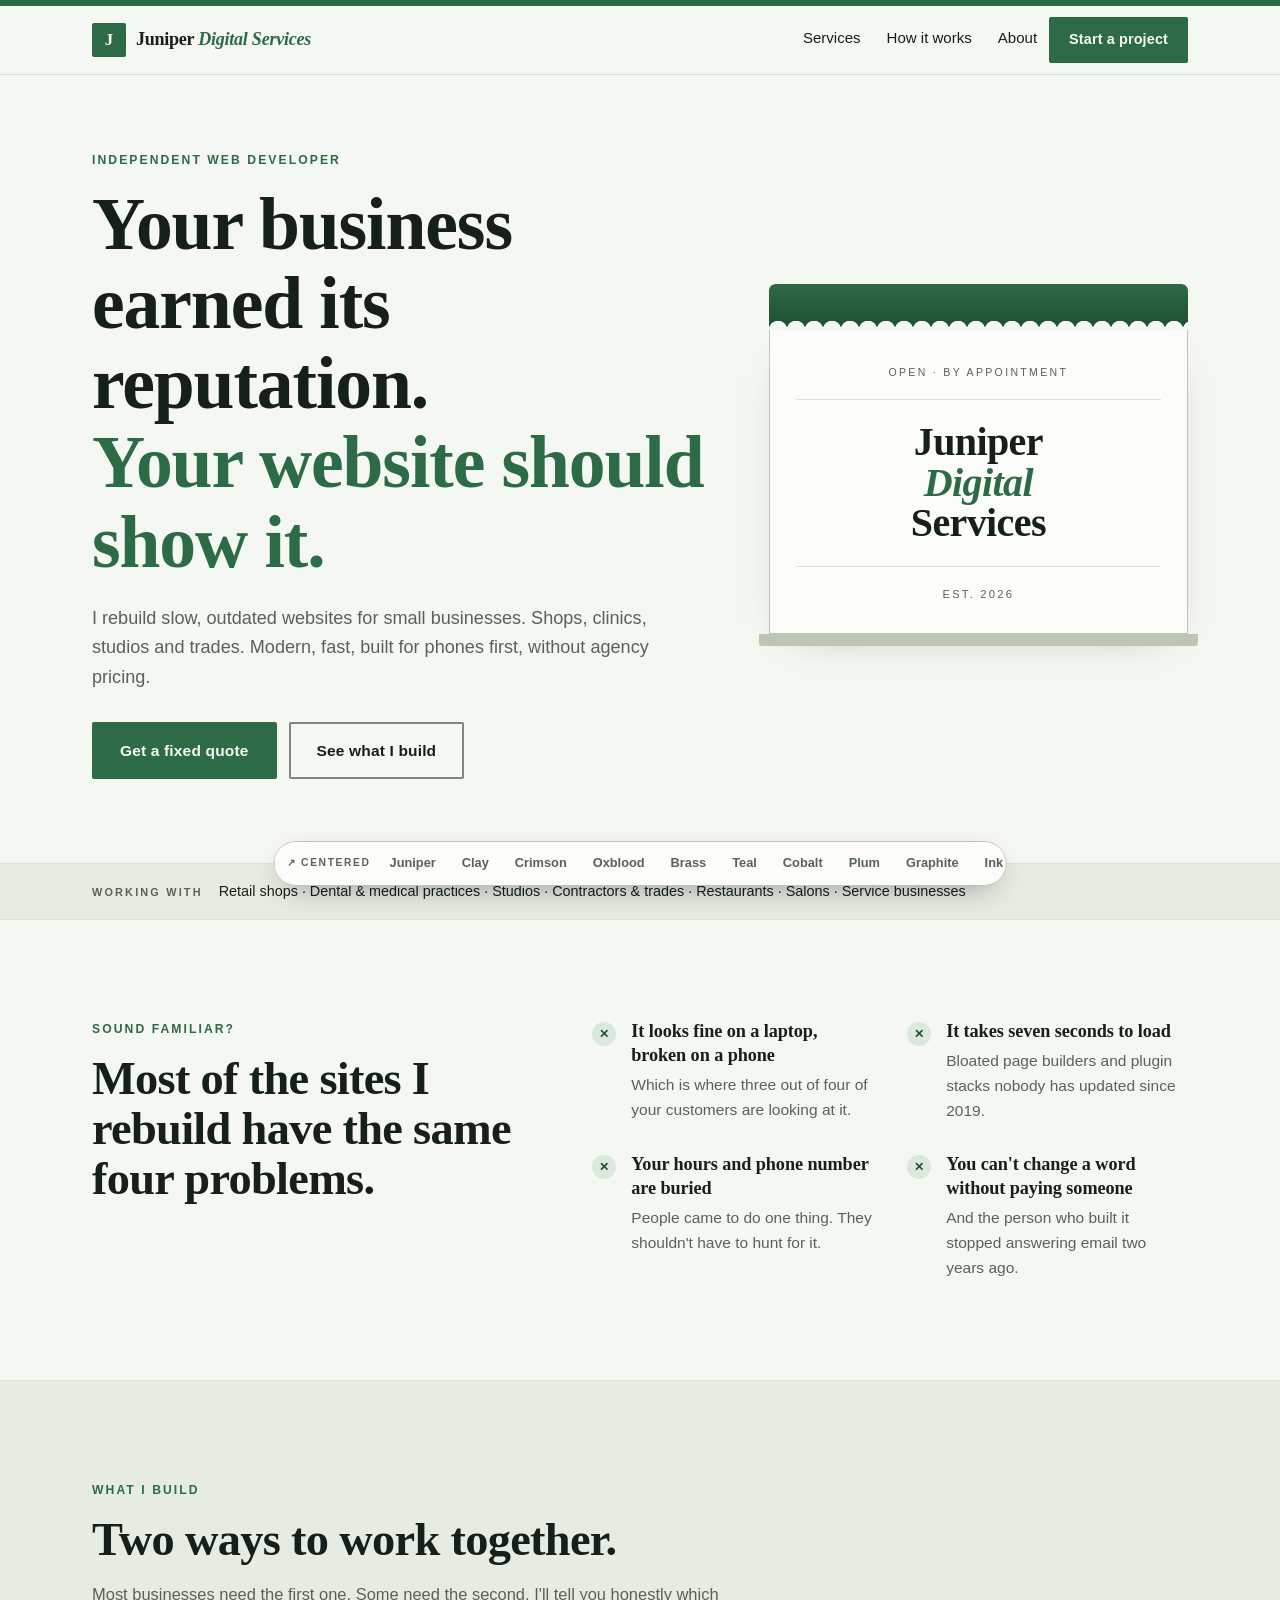
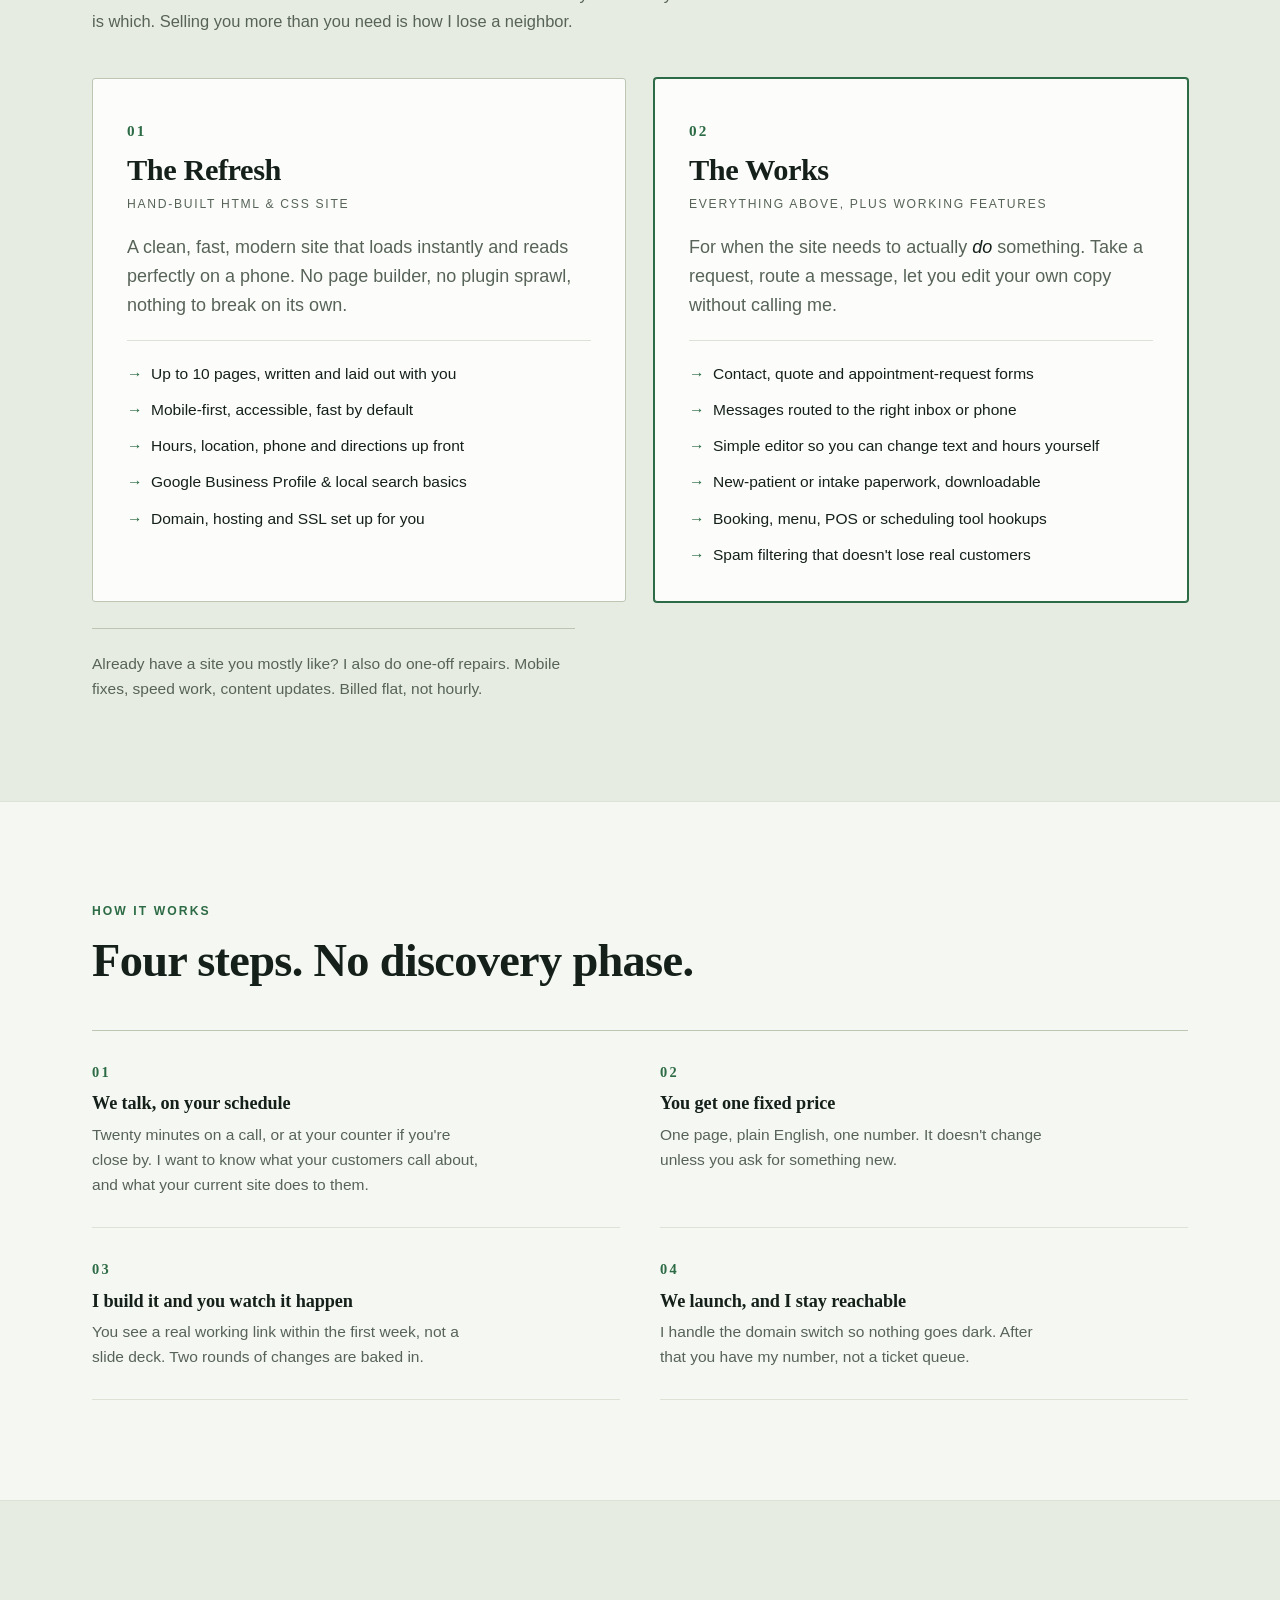
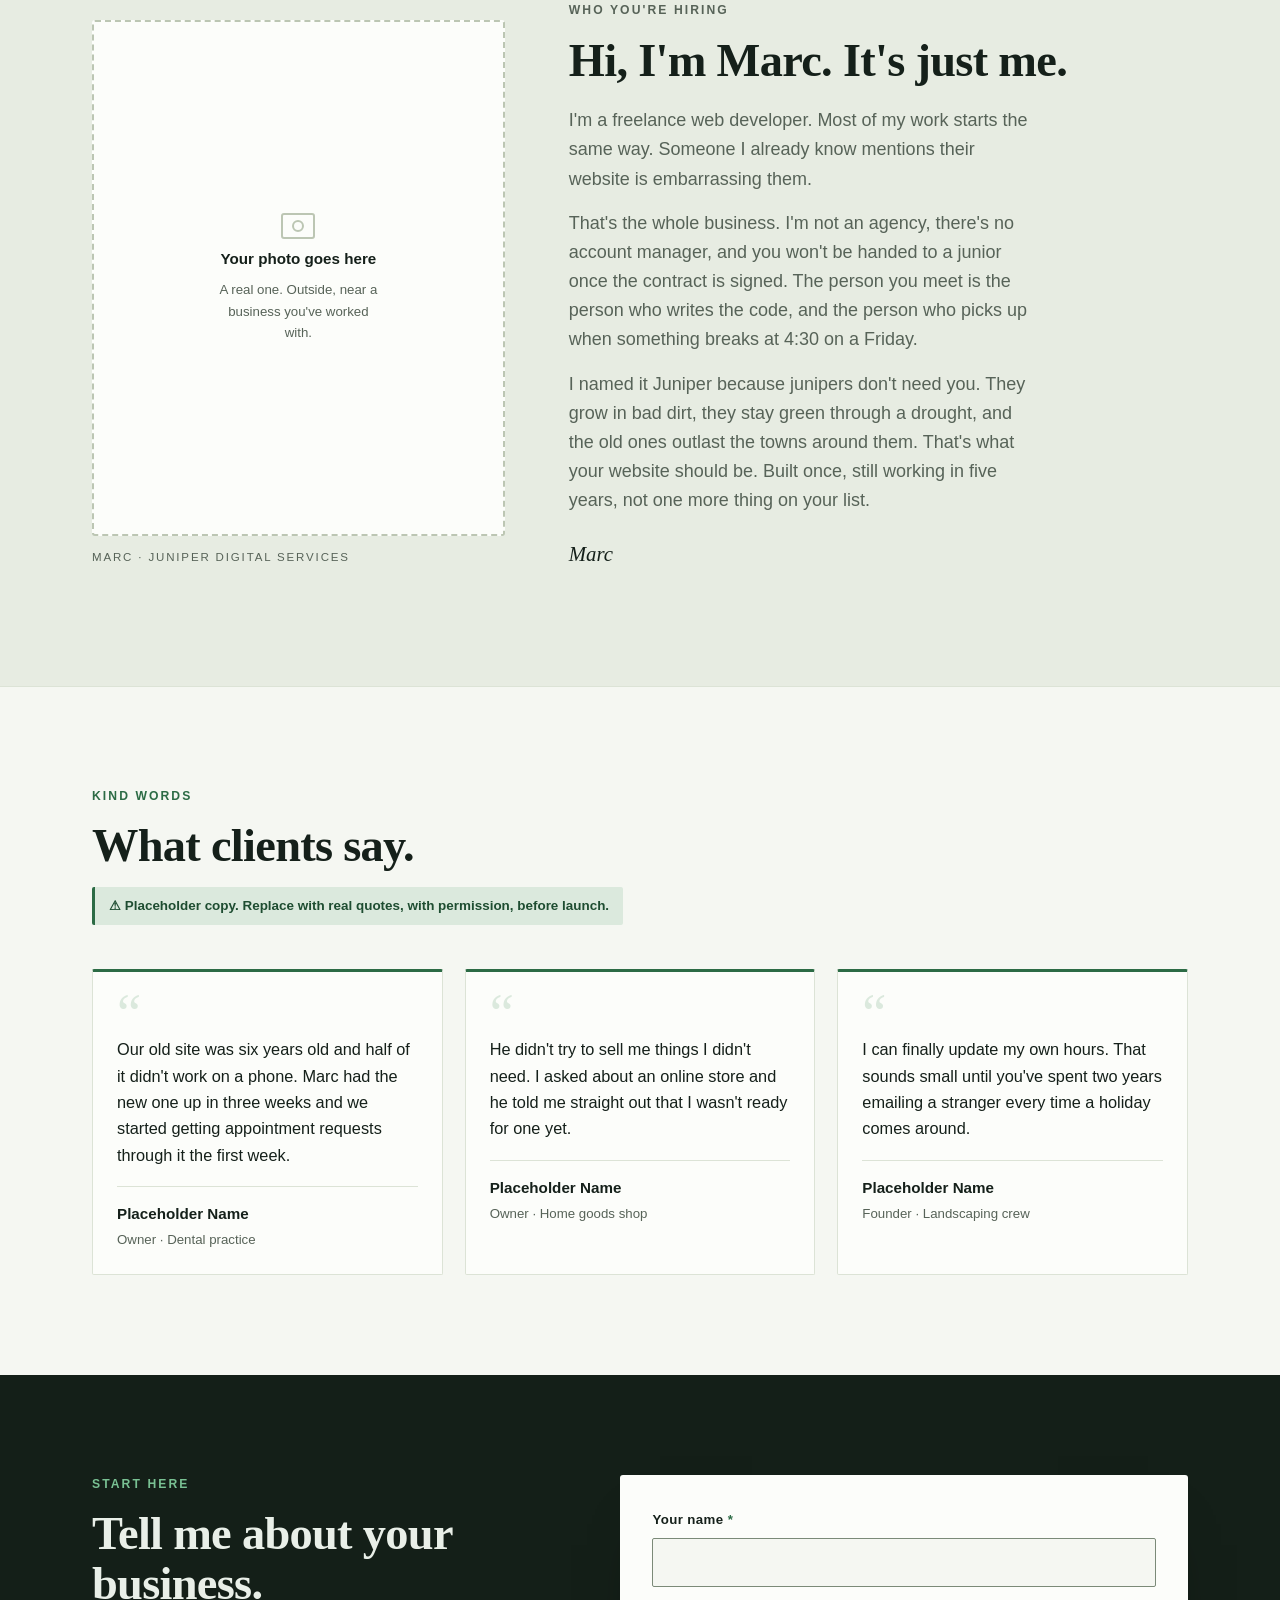
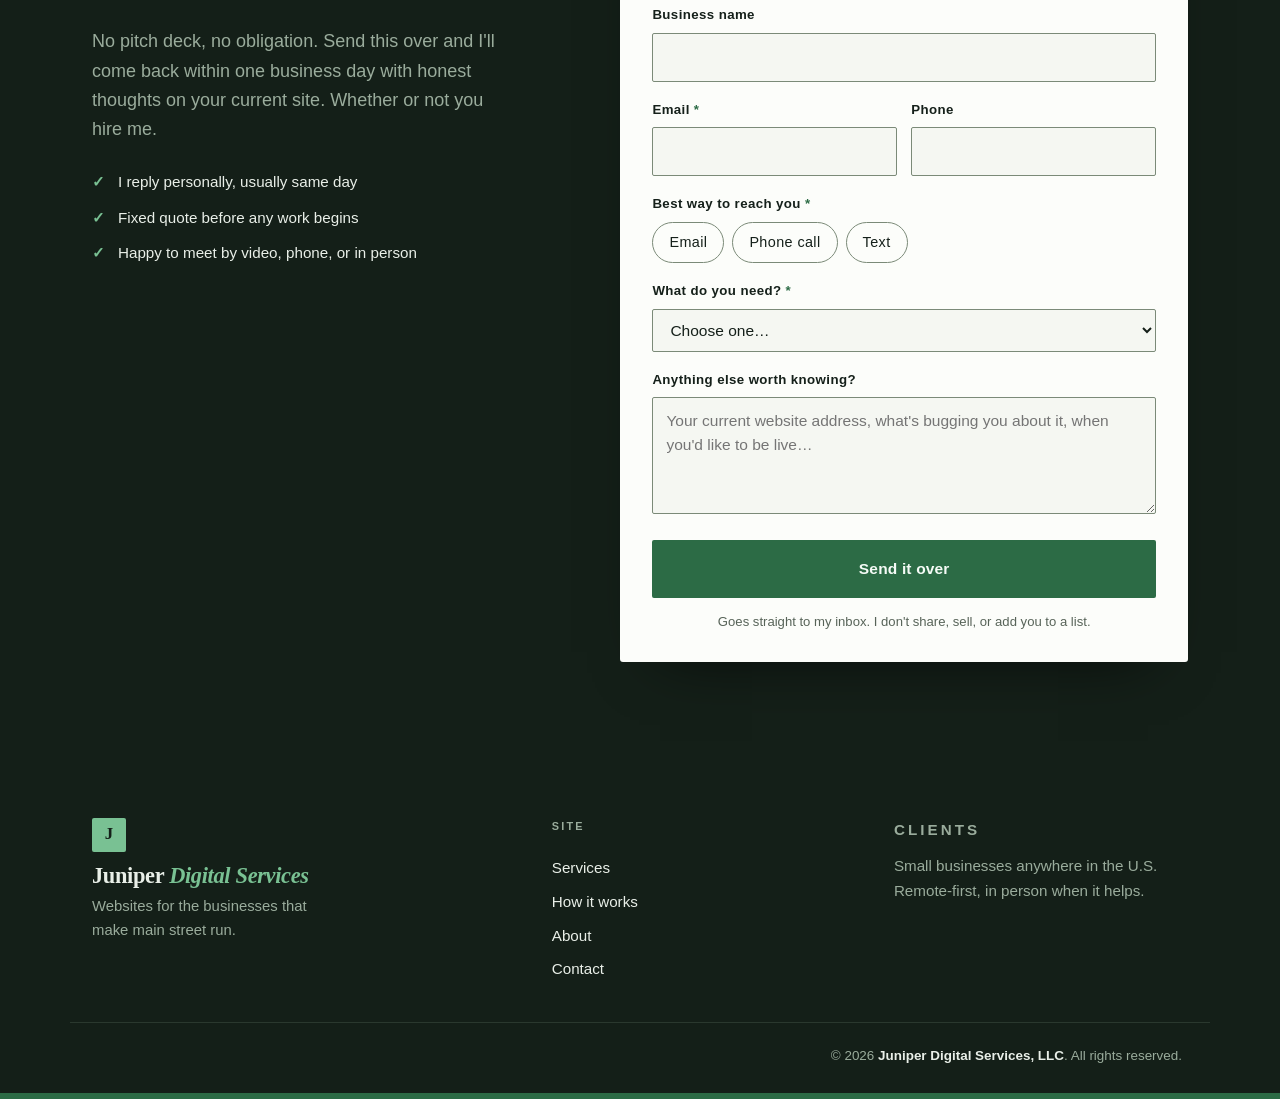
==== commit a758b766: "Restructure layout A/B test around /  and /local/, drop /lab The four pages were split across a /lab" ====
--- a/index.html
+++ b/index.html
@@ -3,8 +3,10 @@
 <head>
 <meta charset="utf-8">
 <meta name="viewport" content="width=device-width, initial-scale=1">
-<title>Juniper Digital Services | Websites for Orange County small businesses</title>
-<meta name="description" content="Juniper Digital Services rebuilds dated, slow websites for Orange County small businesses. Retail, healthcare, trades and services. Modern, fast, mobile-first. Fixed quotes, no agency retainers.">
+<script src="ab.js?v=2"></script>
+<title>Juniper Digital Services | Modern websites for small businesses</title>
+<meta name="description" content="Juniper Digital Services rebuilds dated, slow websites for small businesses. Retail, healthcare, trades and services. Modern, fast, mobile-first. Fixed quotes, no agency retainers.">
+<link rel="canonical" href="https://juniperdigitalservices.com/">
 <link rel="preload" href="fonts/fraunces-var.woff2" as="font" type="font/woff2" crossorigin>
 <link rel="preload" href="fonts/karla-var.woff2" as="font" type="font/woff2" crossorigin>
 <link rel="stylesheet" href="styles.css?v=3">
@@ -48,10 +50,10 @@
   <section class="hero">
     <div class="wrap hero-grid">
       <div class="hero-copy">
-        <p class="eyebrow">Orange County, California</p>
+        <p class="eyebrow">Independent Web Developer</p>
         <h1>Your business earned its reputation.<br>
           <span class="accent">Your website should show it.</span></h1>
-        <p class="lede">I rebuild slow, outdated websites for local small businesses.
+        <p class="lede">I rebuild slow, outdated websites for small businesses.
           Shops, clinics, studios and trades. Modern, fast, built for phones first,
           without agency pricing.</p>
         <div class="hero-actions">
@@ -65,7 +67,7 @@
         <div class="storefront-window">
           <p class="storefront-hours">Open · by appointment</p>
           <p class="storefront-sign">Juniper<br><em>Digital</em><br>Services</p>
-          <p class="storefront-addr">Est. Orange County</p>
+          <p class="storefront-addr">Est. 2026</p>
         </div>
         <div class="storefront-stoop" aria-hidden="true"></div>
       </aside>
@@ -73,8 +75,8 @@
 
     <div class="places" aria-label="Service area">
       <div class="wrap places-inner">
-        <span class="places-label">Working with businesses in</span>
-        <span class="places-list">Old Towne Orange · Fullerton · Santa Ana · Tustin · Costa Mesa · Seal Beach · Anaheim · Huntington Beach</span>
+        <span class="places-label">Working with</span>
+        <span class="places-list">Retail shops · Dental &amp; medical practices · Studios · Contractors &amp; trades · Restaurants · Salons · Service businesses</span>
       </div>
     </div>
   </section>
@@ -168,9 +170,9 @@
       </div>
       <ol class="steps">
         <li><span class="step-num">01</span>
-          <h3>We talk, in person if you'd like</h3>
-          <p>Twenty minutes at your counter or over the phone. I want to know what your
-            customers call about, and what your current site does to them.</p></li>
+          <h3>We talk, on your schedule</h3>
+          <p>Twenty minutes on a call, or at your counter if you're close by. I want to know
+            what your customers call about, and what your current site does to them.</p></li>
         <li><span class="step-num">02</span>
           <h3>You get one fixed price</h3>
           <p>One page, plain English, one number. It doesn't change unless you ask for
@@ -197,21 +199,21 @@
           <span class="photo-slot-text">Your photo goes here</span>
           <span class="photo-slot-hint">A real one. Outside, near a business you've worked with.</span>
         </div>
-        <p class="about-caption">Marc · Juniper Digital Services · Orange County</p>
+        <p class="about-caption">Marc · Juniper Digital Services</p>
       </div>
       <div class="about-copy">
         <p class="eyebrow">Who you're hiring</p>
         <h2>Hi, I'm Marc. It's just me.</h2>
-        <p>I'm a freelance web developer in Orange County. Most of my work starts the same
-          way. Someone I already know mentions their website is embarrassing them.</p>
+        <p>I'm a freelance web developer. Most of my work starts the same way. Someone I
+          already know mentions their website is embarrassing them.</p>
         <p>That's the whole business. I'm not an agency, there's no account manager, and you
           won't be handed to a junior once the contract is signed. The person you meet is the
           person who writes the code, and the person who picks up when something breaks at
           4:30 on a Friday.</p>
         <p>I named it Juniper because junipers don't need you. They grow in bad dirt, they
-          stay green through a dry August, and the old ones out here have outlasted the towns
-          around them. That's what your website should be. Built once, still working in five
-          years, not one more thing on your list.</p>
+          stay green through a drought, and the old ones outlast the towns around them.
+          That's what your website should be. Built once, still working in five years, not
+          one more thing on your list.</p>
         <p class="signature">Marc</p>
       </div>
     </div>
@@ -232,19 +234,19 @@
           <blockquote><p>Our old site was six years old and half of it didn't work on a phone.
             Marc had the new one up in three weeks and we started getting appointment requests
             through it the first week.</p></blockquote>
-          <figcaption><strong>Placeholder Name</strong><span>Owner · Dental practice, Tustin</span></figcaption>
+          <figcaption><strong>Placeholder Name</strong><span>Owner · Dental practice</span></figcaption>
         </figure>
         <figure class="quote">
           <span class="quote-mark" aria-hidden="true">“</span>
           <blockquote><p>He didn't try to sell me things I didn't need. I asked about an online
             store and he told me straight out that I wasn't ready for one yet.</p></blockquote>
-          <figcaption><strong>Placeholder Name</strong><span>Owner · Home goods shop, Old Towne Orange</span></figcaption>
+          <figcaption><strong>Placeholder Name</strong><span>Owner · Home goods shop</span></figcaption>
         </figure>
         <figure class="quote">
           <span class="quote-mark" aria-hidden="true">“</span>
           <blockquote><p>I can finally update my own hours. That sounds small until you've spent
             two years emailing a stranger every time a holiday comes around.</p></blockquote>
-          <figcaption><strong>Placeholder Name</strong><span>Founder · Landscaping crew, Costa Mesa</span></figcaption>
+          <figcaption><strong>Placeholder Name</strong><span>Founder · Landscaping crew</span></figcaption>
         </figure>
       </div>
     </div>
@@ -261,7 +263,7 @@
         <ul class="contact-points">
           <li>I reply personally, usually same day</li>
           <li>Fixed quote before any work begins</li>
-          <li>Happy to meet in person anywhere in the county</li>
+          <li>Happy to meet by video, phone, or in person</li>
         </ul>
       </div>
 
@@ -269,7 +271,7 @@
         <!-- Web3Forms public access key. Public by design: it only identifies
              the destination inbox and cannot be used to read submissions. -->
         <input type="hidden" name="access_key" value="128522b2-46a1-47de-a74b-624902c74c3e">
-        <input type="hidden" name="subject" value="New inquiry from Juniper (home)">
+        <input type="hidden" name="subject" value="New inquiry (editorial)">
         <input type="hidden" name="from_name" value="Juniper Digital Services">
         <!-- Optional: send people to your own thank-you page after submitting -->
         <!-- <input type="hidden" name="redirect" value="https://YOUR-DOMAIN/thanks.html"> -->
@@ -338,7 +340,7 @@
     <div class="footer-brand">
       <span class="wordmark-mark" aria-hidden="true">J</span>
       <p class="footer-name">Juniper <em>Digital Services</em></p>
-      <p class="footer-tag">Websites for the businesses that make this county run.</p>
+      <p class="footer-tag">Websites for the businesses that make main street run.</p>
     </div>
     <nav class="footer-nav" aria-label="Footer">
       <p class="footer-head">Site</p>
@@ -348,9 +350,9 @@
       <a href="#contact">Contact</a>
     </nav>
     <div class="footer-meta">
-      <p class="footer-head">Where</p>
-      <p>Orange County, California</p>
-      <p>Serving the whole county, in person.</p>
+      <p class="footer-head">Clients</p>
+      <p>Small businesses anywhere in the U.S.</p>
+      <p>Remote-first, in person when it helps.</p>
     </div>
   </div>
   <div class="wrap footer-legal">
@@ -361,7 +363,7 @@
 
 <!-- Review-only palette switcher. Delete this block and theme.js before launch. -->
 <div class="theme-switch" role="group" aria-label="Preview palette">
-  <a class="theme-switch-label" href="lab/index.html" style="text-decoration:none">↗ All pages</a>
+  <a class="theme-switch-label" href="/centered/?layout=centered" style="text-decoration:none">↗ Centered</a>
   <button type="button" data-theme-set="juniper">Juniper</button>
   <button type="button" data-theme-set="clay">Clay</button>
   <button type="button" data-theme-set="crimson">Crimson</button>
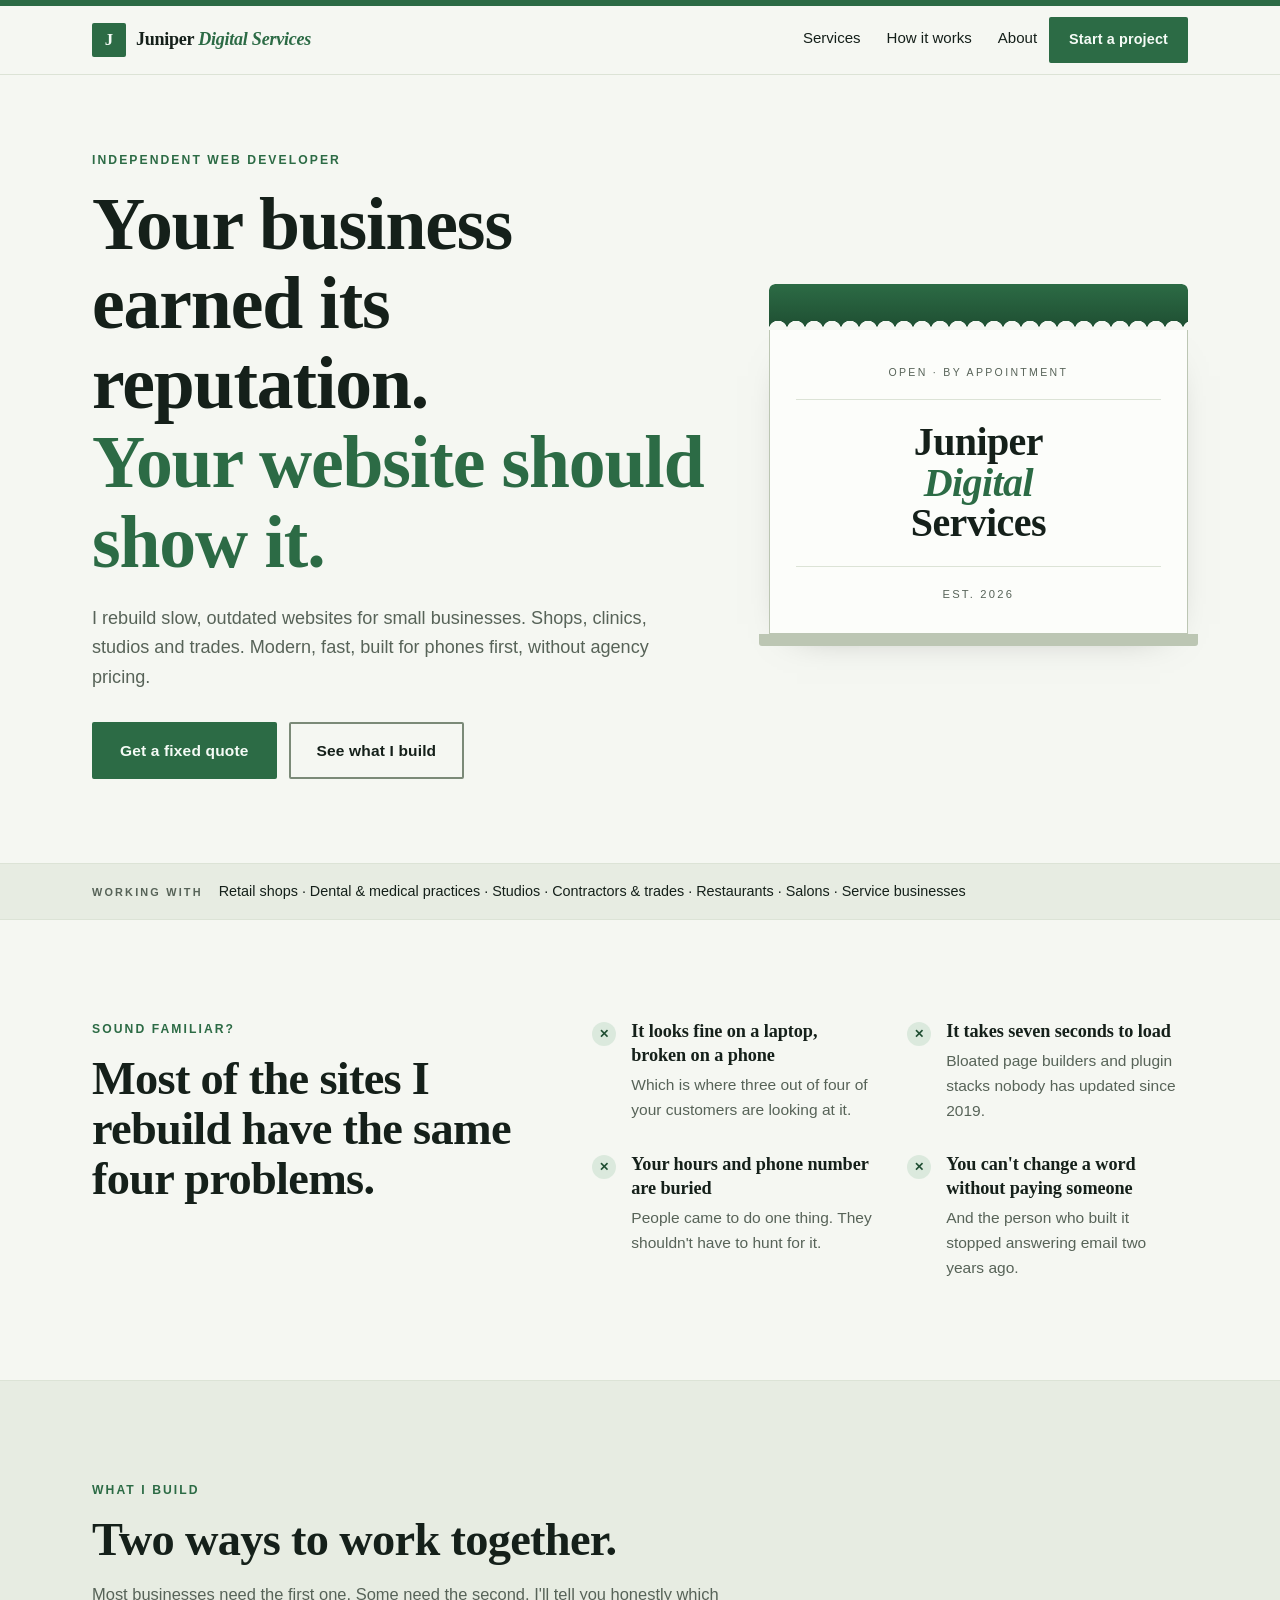
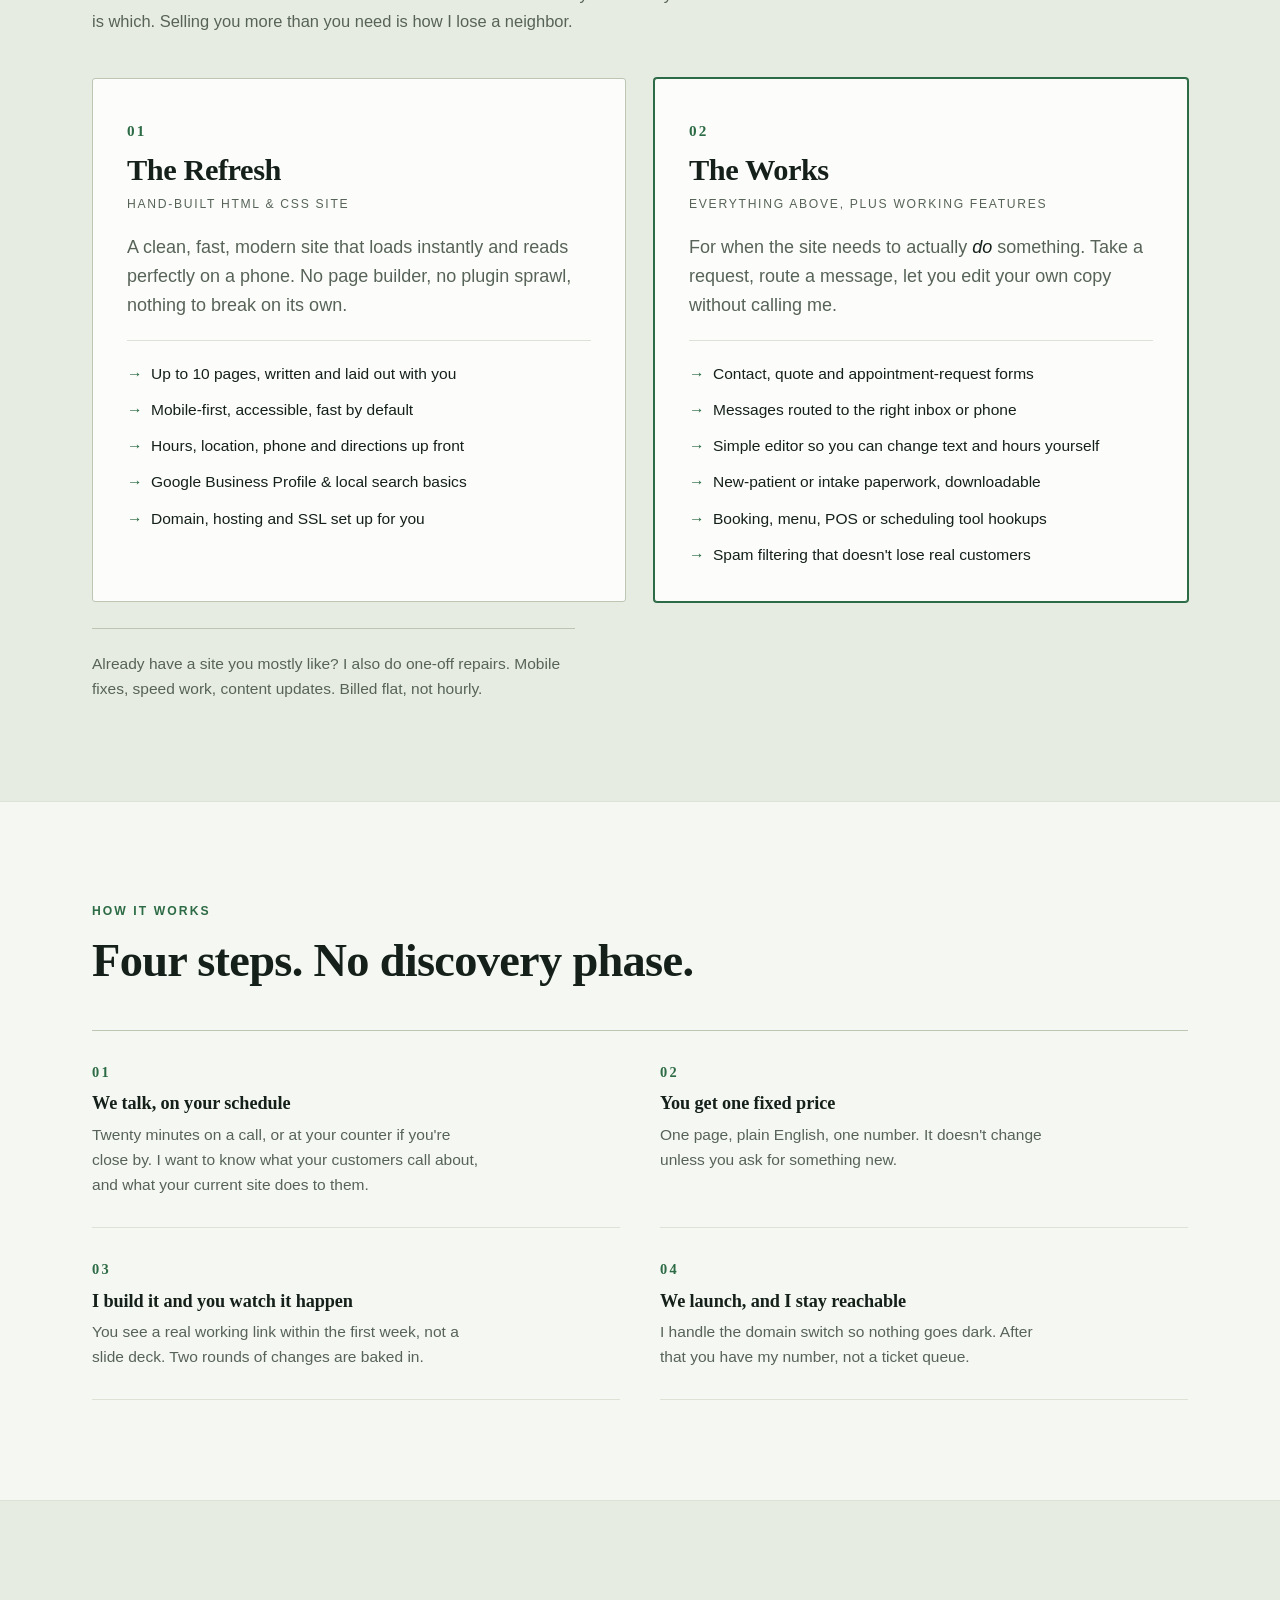
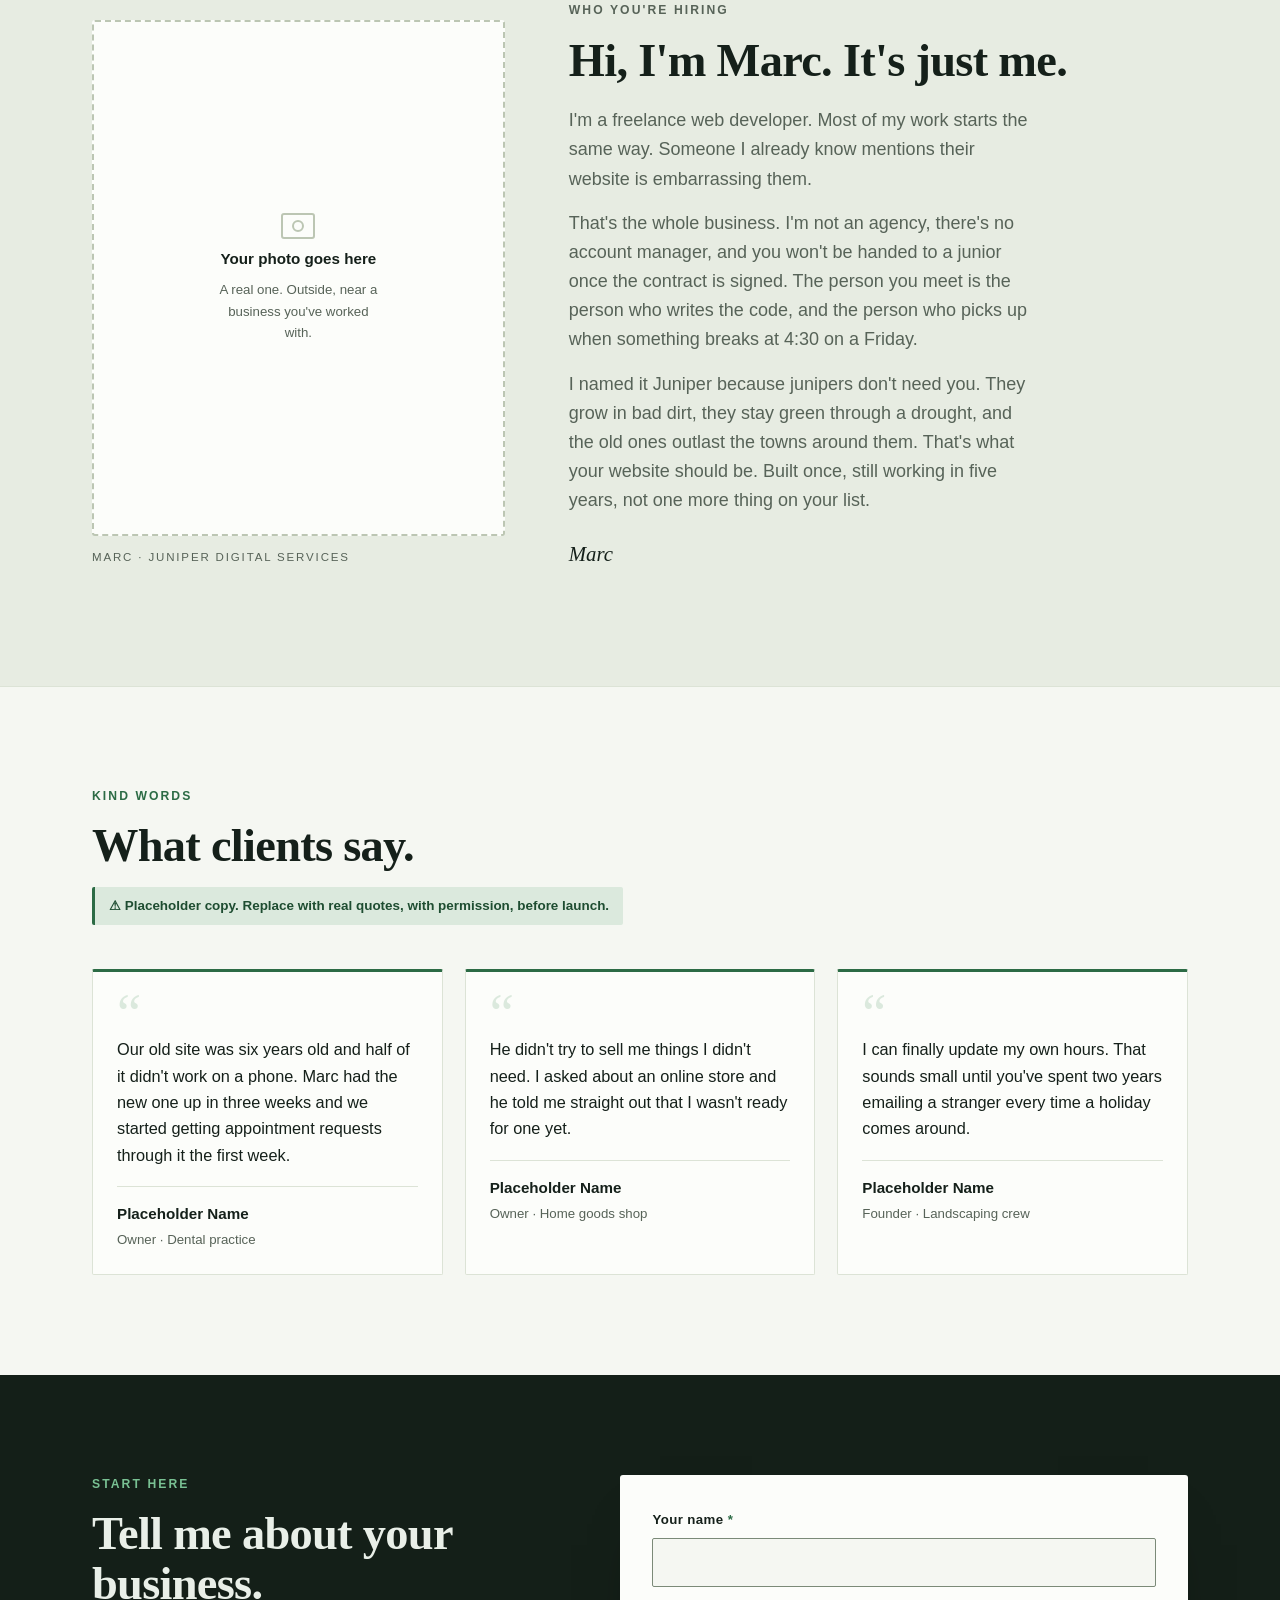
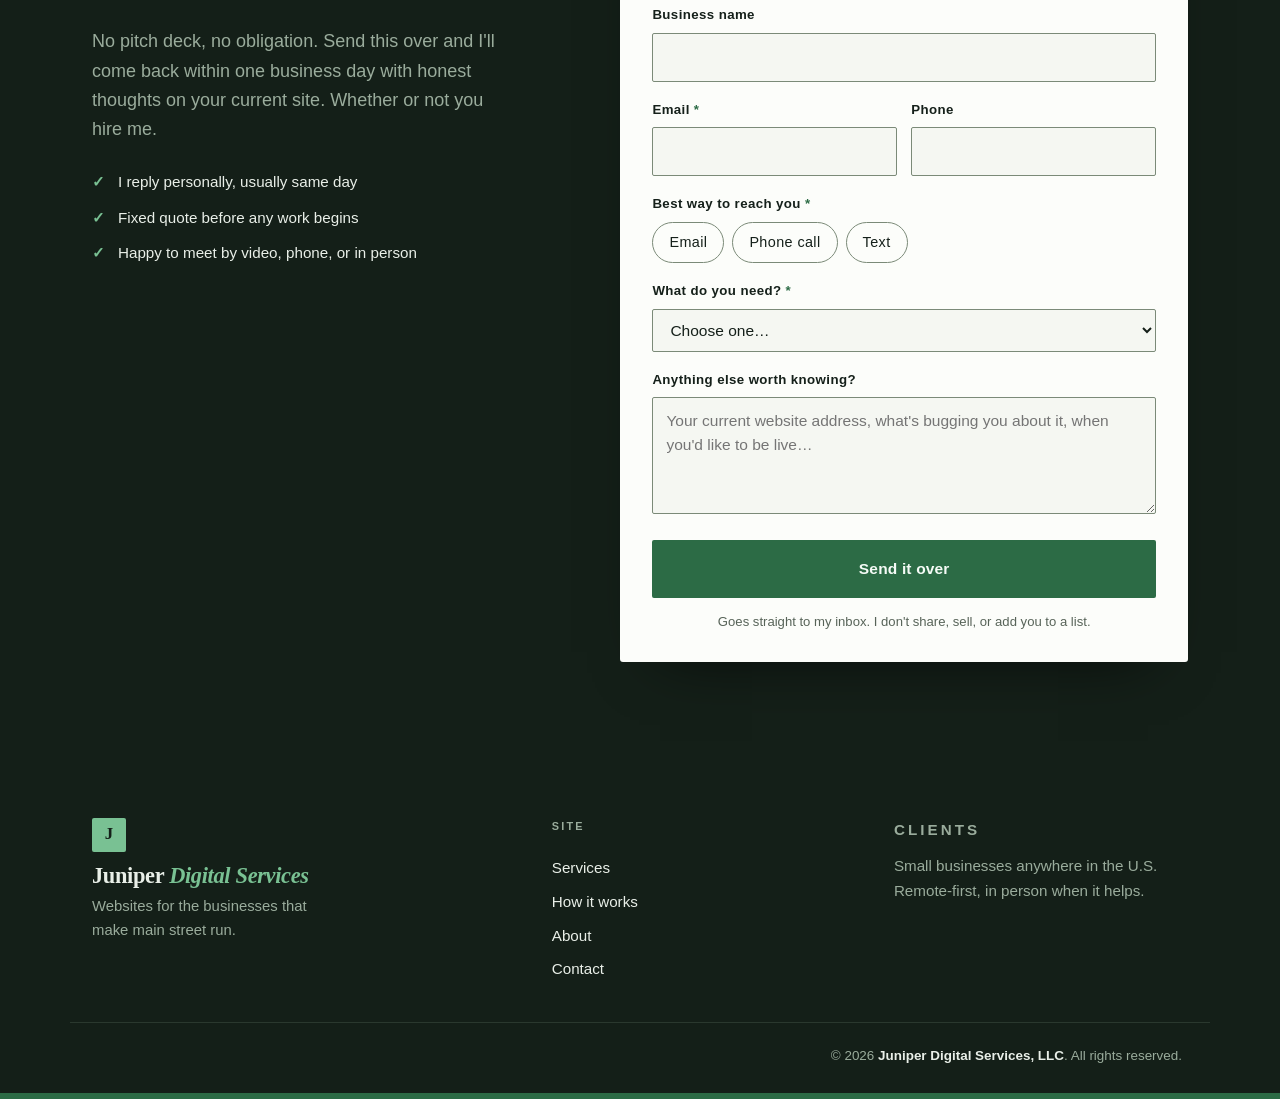
==== commit 429b9cbe: "Hide the layout and palette switcher behind a review flag The pill switcher at the bottom of all fou" ====
--- a/index.html
+++ b/index.html
@@ -361,22 +361,7 @@
   <div class="awning awning-foot" aria-hidden="true"></div>
 </footer>
 
-<!-- Review-only palette switcher. Delete this block and theme.js before launch. -->
-<div class="theme-switch" role="group" aria-label="Preview palette">
-  <a class="theme-switch-label" href="/centered/?layout=centered" style="text-decoration:none">↗ Centered</a>
-  <button type="button" data-theme-set="juniper">Juniper</button>
-  <button type="button" data-theme-set="clay">Clay</button>
-  <button type="button" data-theme-set="crimson">Crimson</button>
-  <button type="button" data-theme-set="oxblood">Oxblood</button>
-  <button type="button" data-theme-set="brass">Brass</button>
-  <button type="button" data-theme-set="teal">Teal</button>
-  <button type="button" data-theme-set="cobalt">Cobalt</button>
-  <button type="button" data-theme-set="plum">Plum</button>
-  <button type="button" data-theme-set="graphite">Graphite</button>
-  <button type="button" data-theme-set="ink">Ink</button>
-</div>
-
 <script src="nav.js?v=3"></script>
-<script src="theme.js?v=3"></script>
+<script src="theme.js?v=4"></script>
 </body>
 </html>
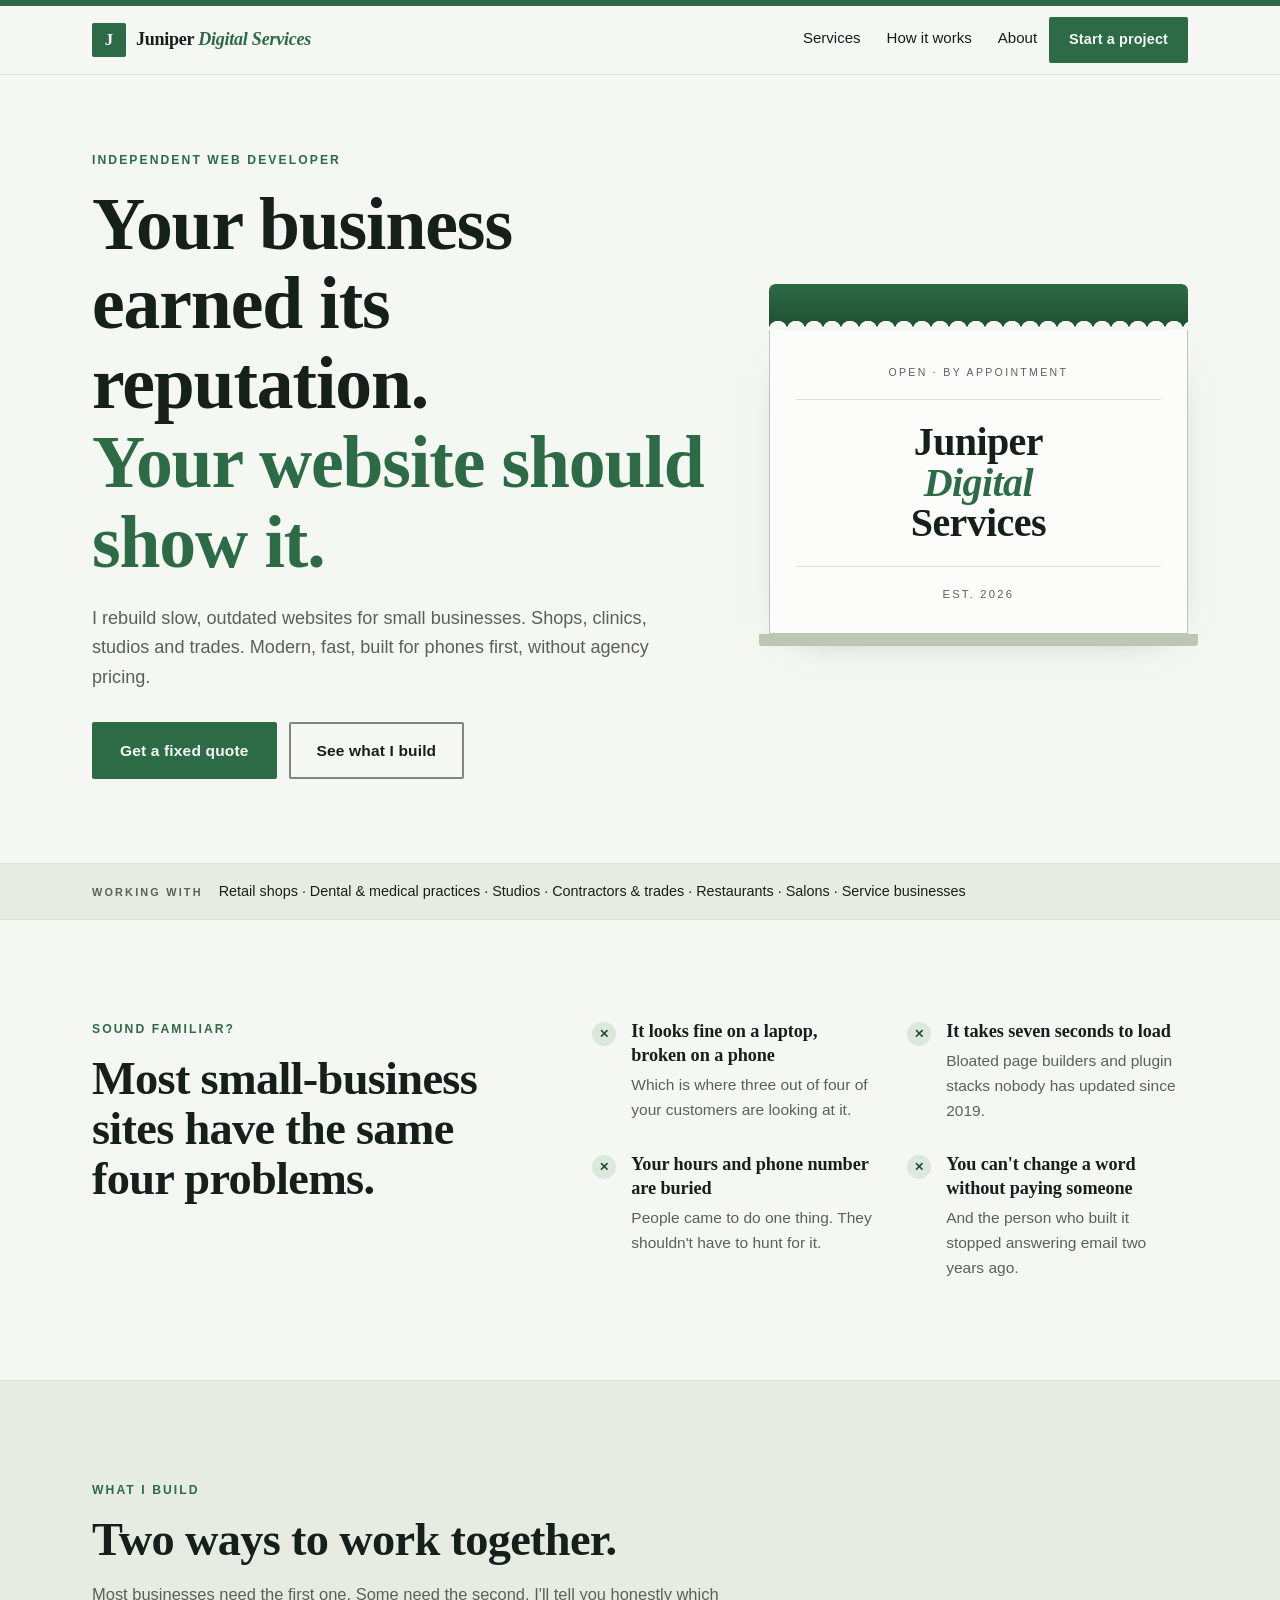
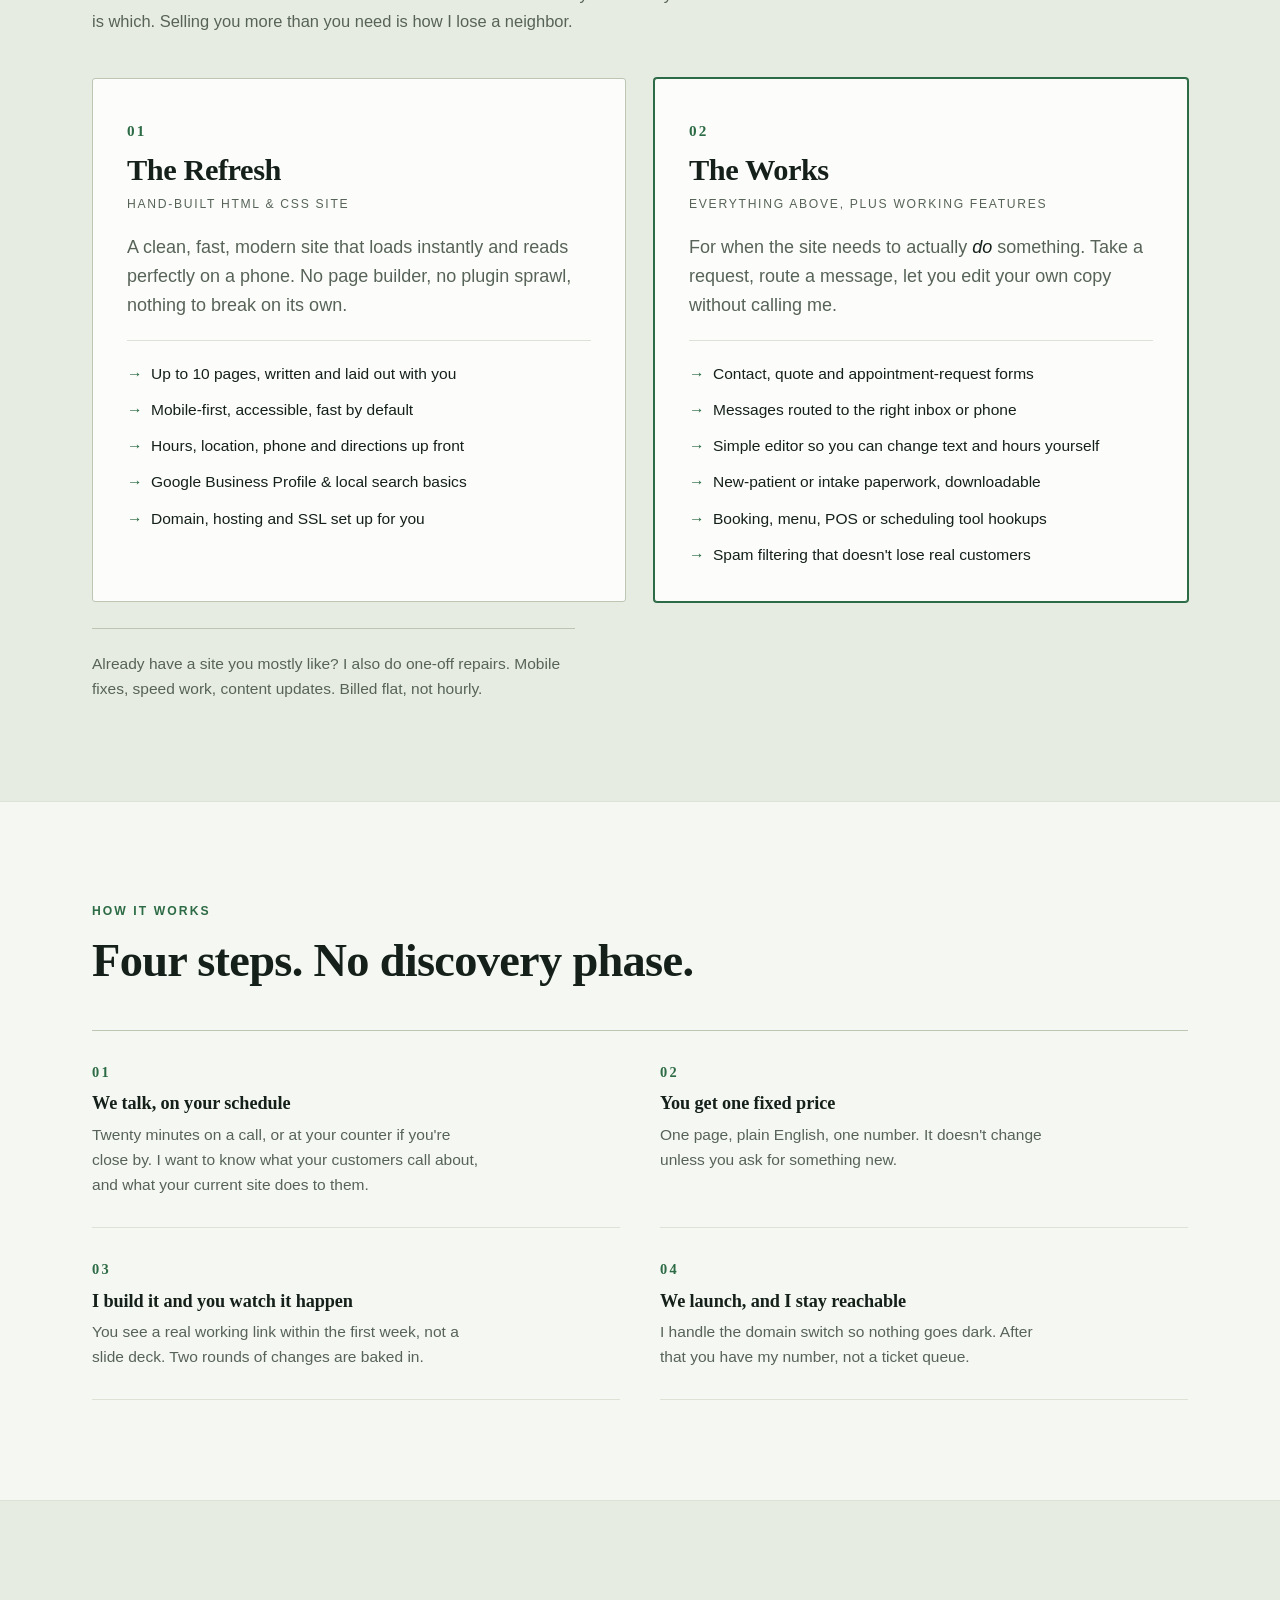
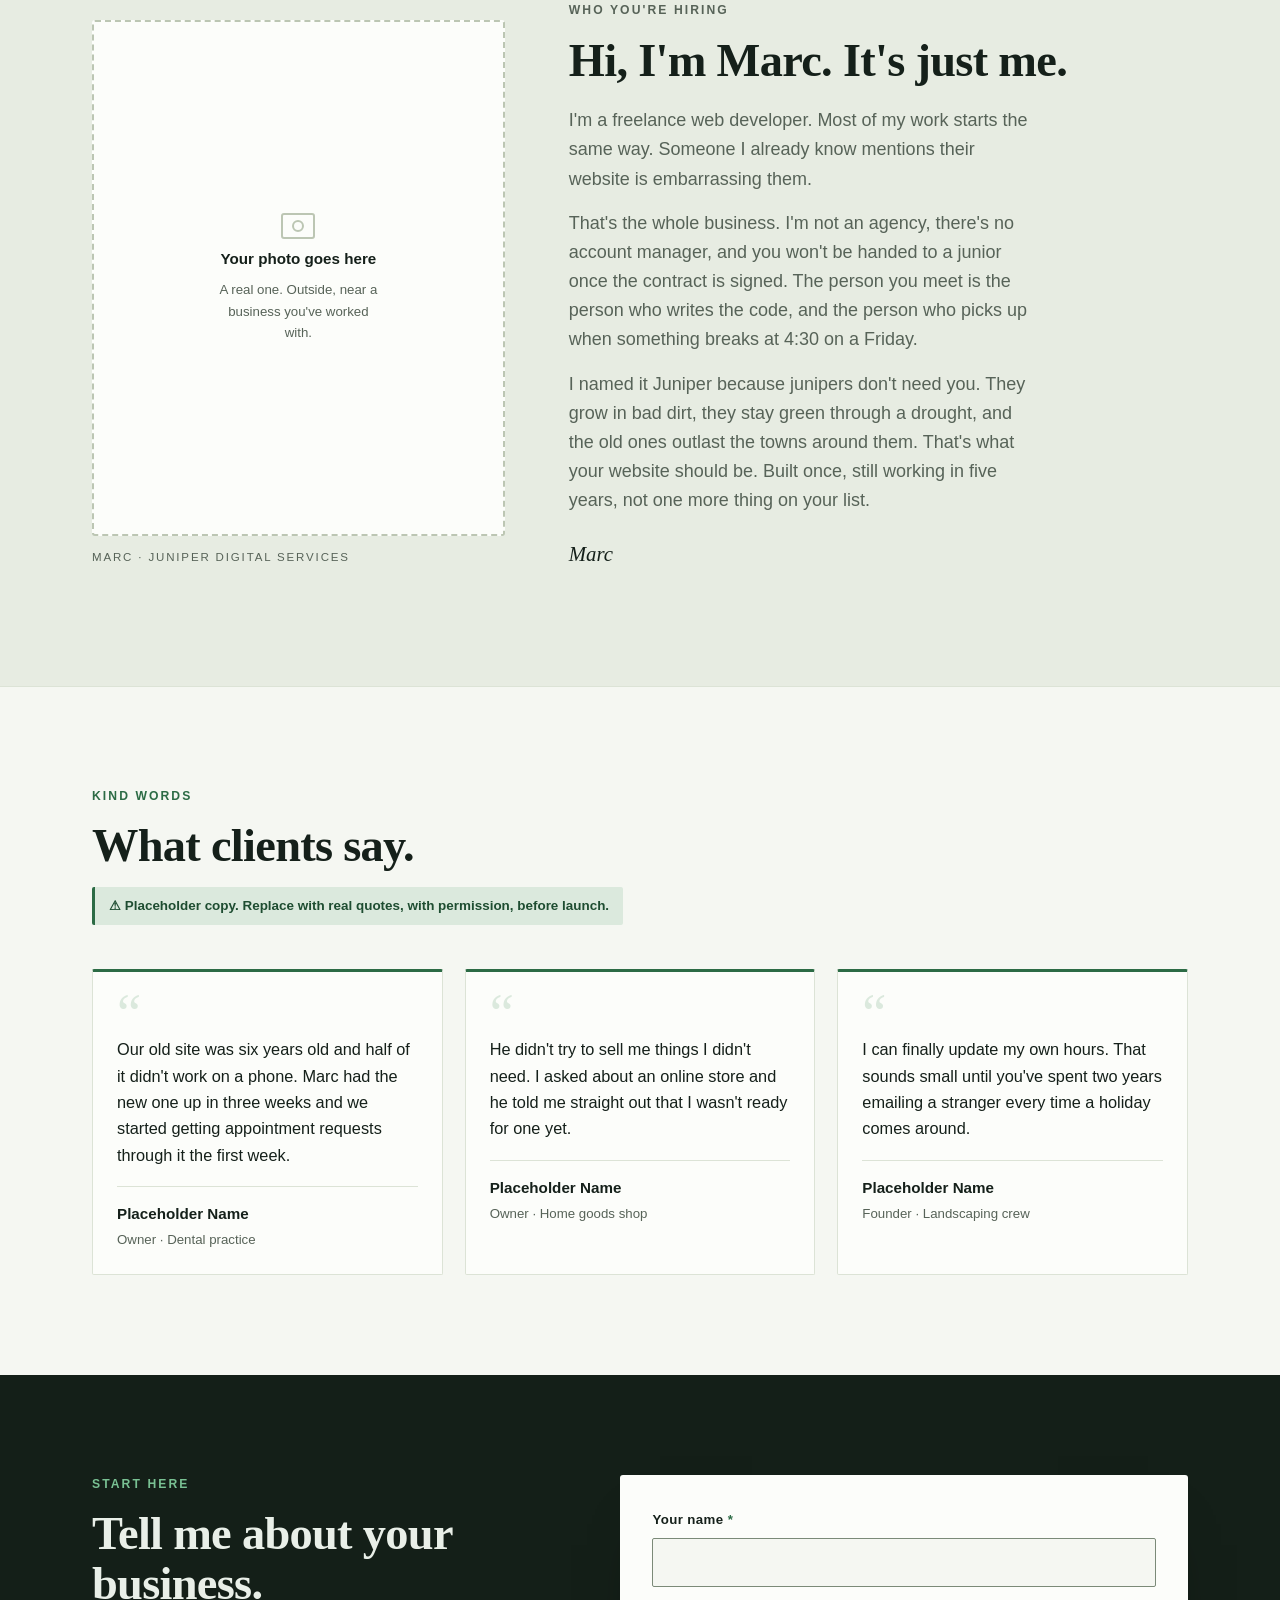
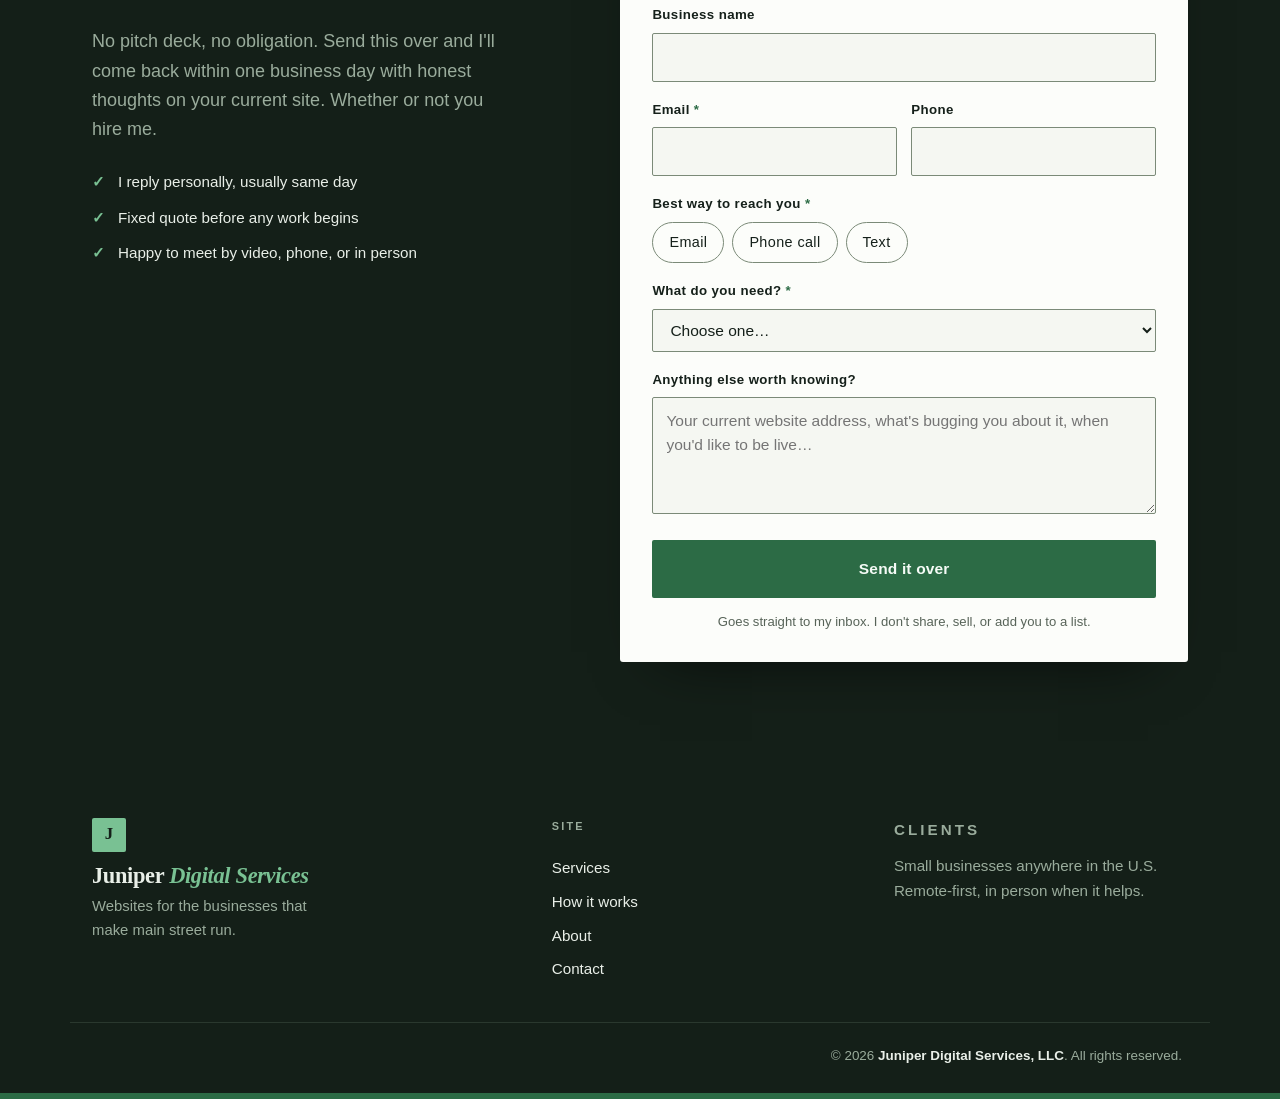
==== commit 150d9bac: "Fix double negative and overclaiming mobile/speed copy - "no offshore team you never hear about" sta" ====
--- a/index.html
+++ b/index.html
@@ -86,7 +86,7 @@
     <div class="wrap problem-grid">
       <div class="problem-head">
         <p class="eyebrow">Sound familiar?</p>
-        <h2>Most of the sites I rebuild have the same four problems.</h2>
+        <h2>Most small-business sites have the same four problems.</h2>
       </div>
       <ul class="problem-list">
         <li>
--- a/styles.css
+++ b/styles.css
@@ -662,6 +662,19 @@
 }
 .pill input:focus-visible + span { box-shadow: 0 0 0 3px var(--accent-soft); }
 .form-note { margin-top: 13px; font-size: 0.82rem; color: var(--ink-2); text-align: center; }
+
+/* ---------- Thank-you page ---------- */
+.thanks-hero { padding: 76px 0 96px; text-align: center; }
+.thanks-mark {
+  width: 56px; height: 56px; margin: 0 auto 26px;
+  display: grid; place-items: center;
+  background: var(--accent-soft); color: var(--accent-deep);
+  border-radius: 50%; font-size: 1.5rem; font-weight: 700;
+}
+.thanks-hero .wrap { max-width: 640px; }
+.thanks-hero h1 { font-size: clamp(2.1rem, 5.6vw, 3.4rem); }
+.thanks-hero .lede { margin: 0 auto; max-width: 42em; }
+.thanks-actions { display: flex; flex-wrap: wrap; justify-content: center; gap: 12px; margin-top: 34px; }
 
 /* ---------- Footer ---------- */
 .site-footer { background: var(--band); color: var(--band-ink); padding-top: 56px; position: relative; }
